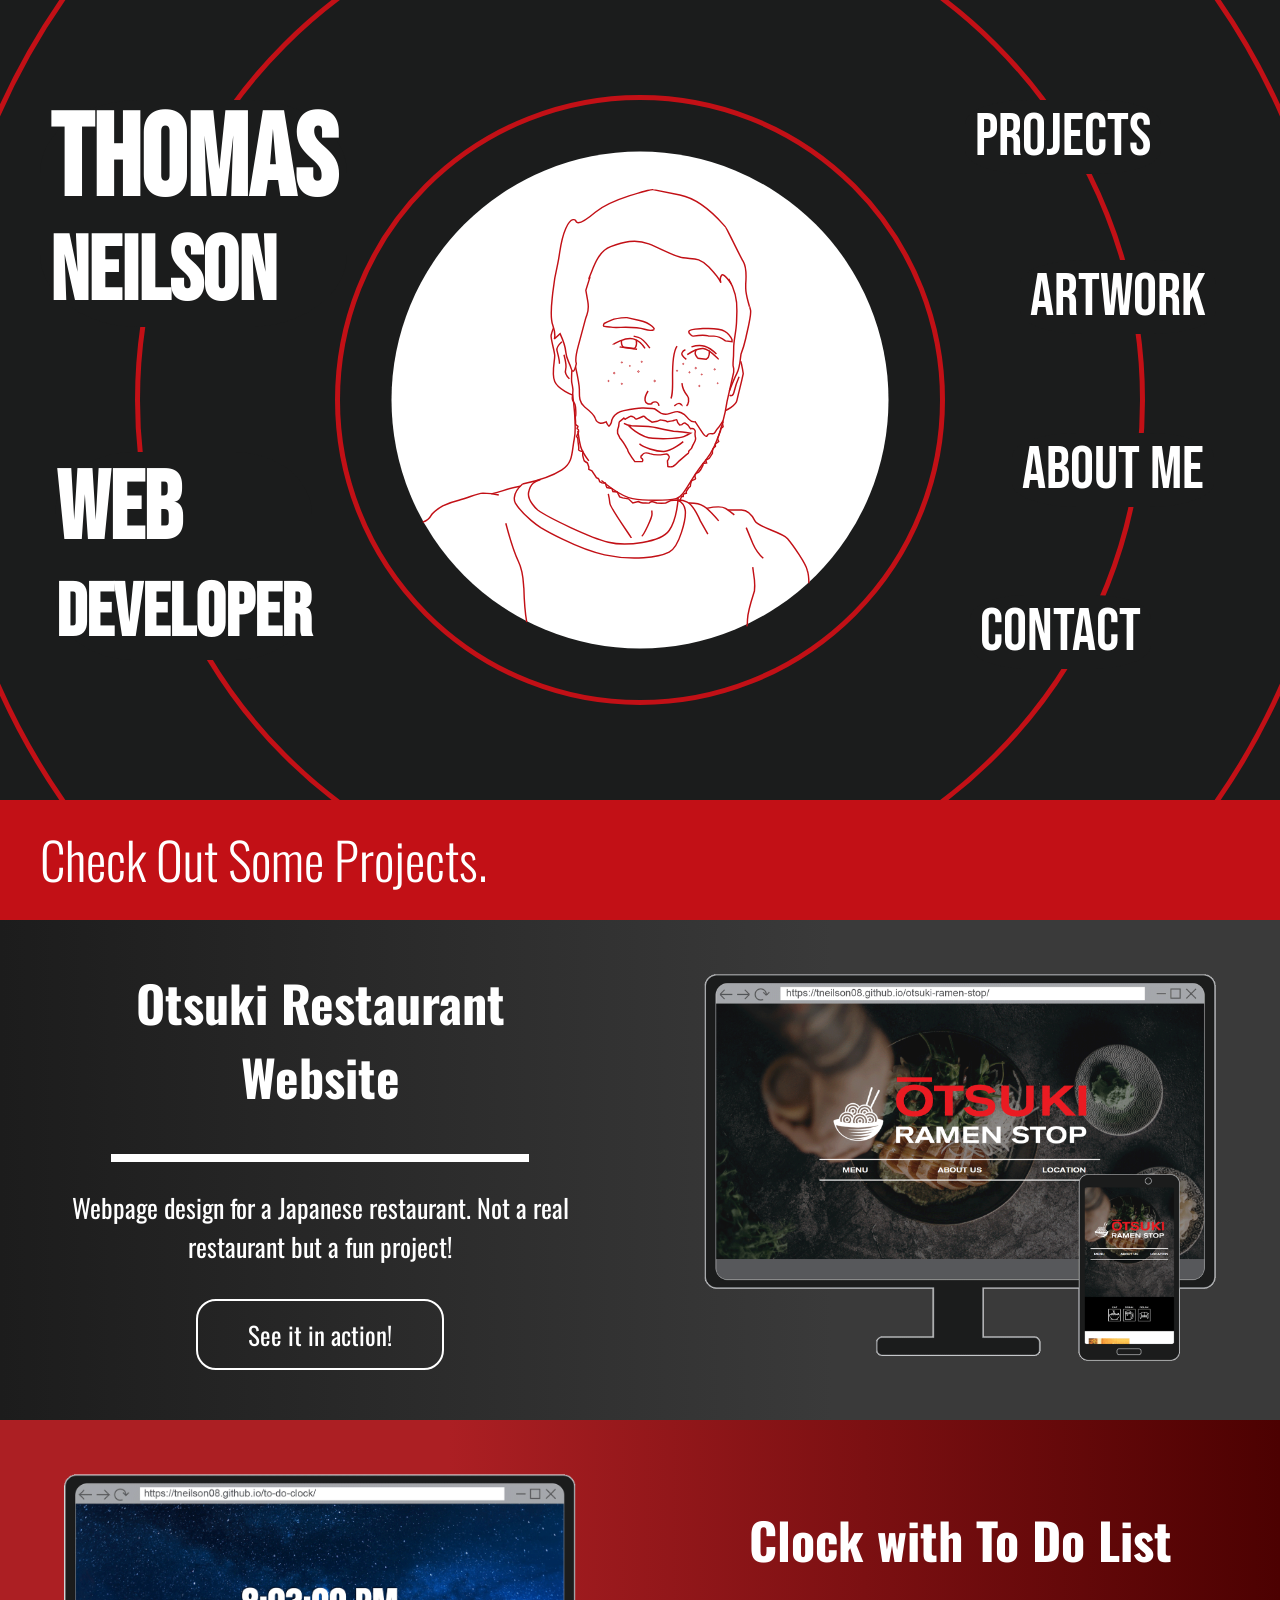
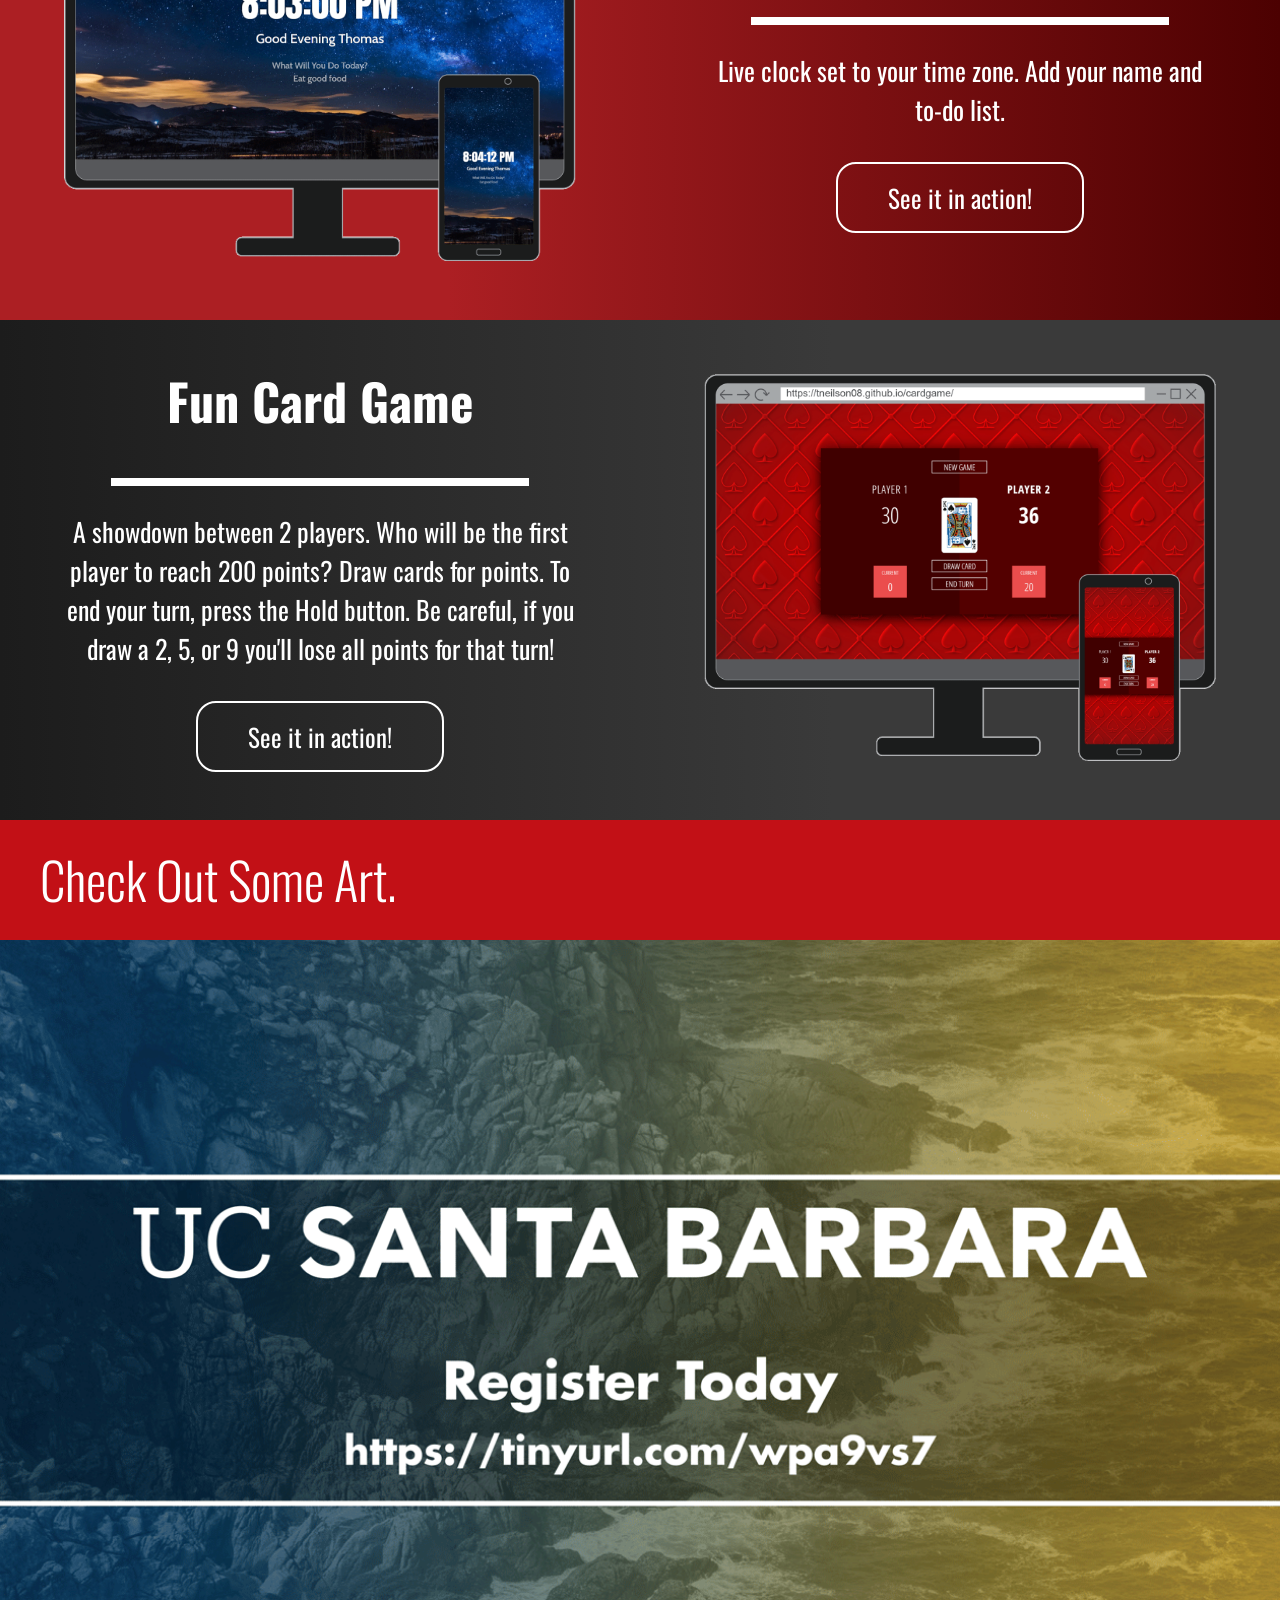
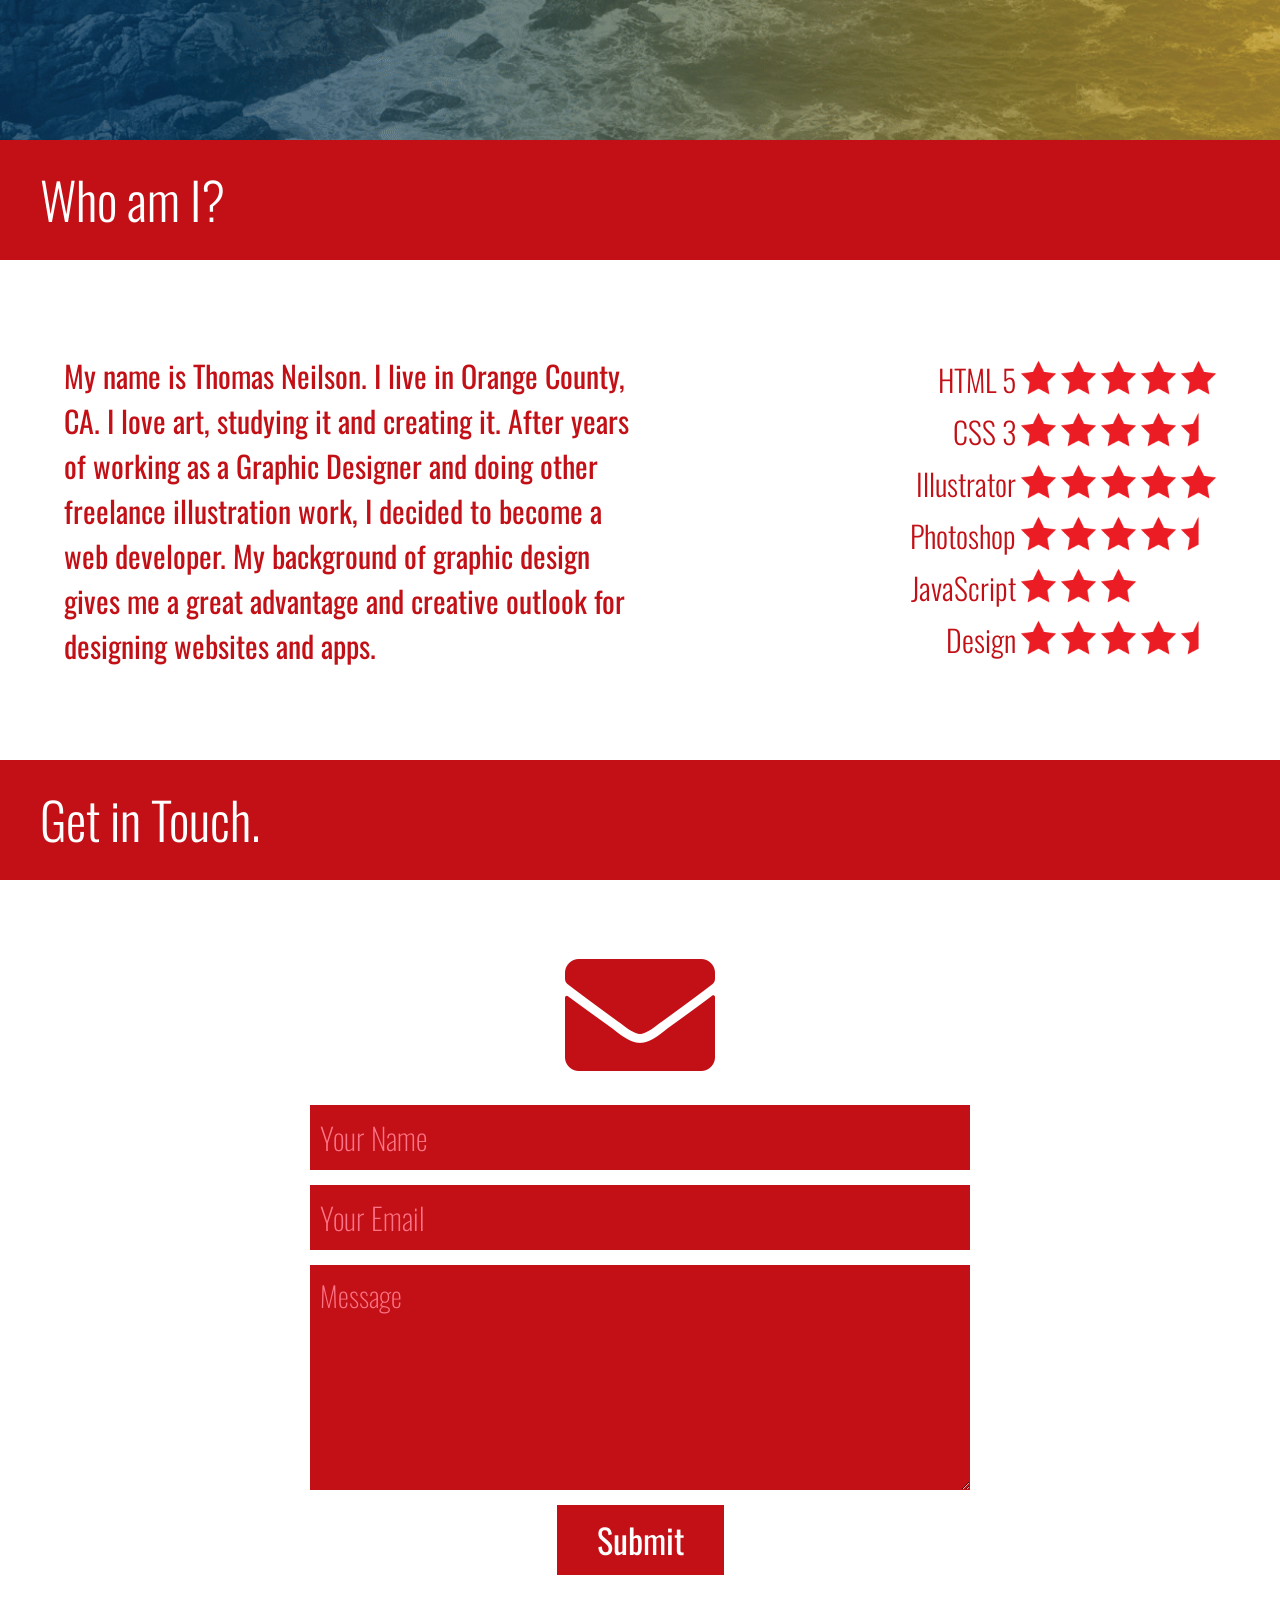
==== index.html @ 3353f7a8 "Update index.html" ====
<!DOCTYPE html>
<html lang="en" dir="ltr">
  <head>
    <meta charset="utf-8">
    <link rel="stylesheet" href="https://pro.fontawesome.com/releases/v5.10.0/css/all.css" integrity="sha384-AYmEC3Yw5cVb3ZcuHtOA93w35dYTsvhLPVnYs9eStHfGJvOvKxVfELGroGkvsg+p" crossorigin="anonymous"/>
    <link rel="stylesheet" href="styles.css">
    <script src="jquery-3.5.1.min.js"></script>
    <title>Thomas Neilson Web Dev</title>
    <link rel="apple-touch-icon" sizes="180x180" href="fav/apple-touch-icon.png">
    <link rel="icon" type="image/png" sizes="32x32" href="fav/favicon-32x32.png">
    <link rel="icon" type="image/png" sizes="16x16" href="fav/favicon-16x16.png">
    <link rel="manifest" href="fav/site.webmanifest">
    <meta property="og:image" content="img/thumbnail.gif">
  </head>
  <body>
    <section id="intro">
      <div class="circle4"></div>
      <div class="circle3"></div>
      <div class="circle2"></div>
      <div class="circle"></div>
      <svg id="Layer_1" data-name="Layer 1" xmlns="http://www.w3.org/2000/svg" viewBox="0 0 347.62 347.62">
        <!-- <circle class="draw" cx="173.81" cy="173.81" r="173" style="animation-duration: 7.5s; stroke-width: 3px;"/> -->
        <path class="draw" d="M152.68,235.49s12.82,11,21.66,12.6,24.53,1.33,30.27,0,9.51-13.7,20.56-26.74S240,180.69,240,180.69l4.64-20.56V157.7l-.44-2v-2s.44-4.65.44-10.39,1.77-11.05,2-18.34l.22-7.3a40.75,40.75,0,0,0-5.74-22.32" transform="translate(-5.69 -5.69)"/>
        <path class="draw" d="M238.89,186.88s7.13-3.1,8-7.08,2.61-10.6,3.5-14.58l.88-4a53.45,53.45,0,0,0-1.1-6.19l-.67-2.43" transform="translate(-5.69 -5.69)"/>
        <path class="draw" d="M242.93,98.76s-5.17-8-6.71-6-.45,5.3-.45,5.3-1.32-3.53-8.39-11-11.5-5.3-17.91-6.4-14.58-6-23.86-9.68-17.9-1.37-26.52,1.94-11.72,13.7-14.15,19.67.67-1.33-.66,2.87-2.43,7.74-2.43,7.74l1.33,7.51c1.32,7.52-.45,8.18-1.55,12.38S139,133,136.55,142s-1.33,12.16-1.33,12.16-1.77,9.28-3.54,3.53-3.31-6.41-3.75-11.49-4-12.82-4-12.82l-4,3.76s1.11-3.31-1.1-9.72-.67-15.25,0-22.32a159.62,159.62,0,0,1,3.53-20.56c1.77-8.17,1.55-15.25,5.53-24.31s7-5.42,7-5.42-.08,5.75,13.54-5.85c11.27-9.59,39.23-16,40.22-15.69L207.26,37c17.46,3.54,31.17,22.1,31.63,22.1s9.7,19.67,12.35,24.09S253,98.92,253,98.92v2.65c0,3.32,1.77,10,1.77,10l.88,3.09s-.22-1.11.67,2.21-2.44,15.25-3.32,19.89a82.44,82.44,0,0,1-3.31,11l-.23,1.77c-.22,1.76-.66,7.73-2.61,11.49s-5.2,12.21-5.2,12.21" transform="translate(-5.69 -5.69)"  style="animation-duration: 15s;"/>
        <path class="draw" d="M120.21,133.67" transform="translate(-5.69 -5.69)"/>
        <path class="draw" d="M130.42,164.81s-3.58-3.77-2.63-6.41S126.65,148,126.65,148" transform="translate(-5.69 -5.69)"/>
        <path class="draw" d="M125.18,139s-4,3.77-3.42,6,2,8.29,1.68,9.23" transform="translate(-5.69 -5.69)"/>
        <path class="draw" d="M248.38,163.3a59.08,59.08,0,0,0-3.32,9.93c-1,4.77-3.27,2.88-3.27,2.88" transform="translate(-5.69 -5.69)"/>
        <path class="draw" d="M171.31,197s7.54,8.36,17.15,9.11,19.22-.19,21.48-1.13a39.67,39.67,0,0,0,4.71-2.45s-6.59-.94-9.23-1.13l-2.64-.19s-7-1.13-11.87-2.45-14.7-1.13-17.34-1.32a14.37,14.37,0,0,1-5.27-1.69" transform="translate(-5.69 -5.69)"/>
        <path class="draw" d="M209.57,208.41s-7.87,6.73-13.45,6.86-14.6-2.92-17-5.33" transform="translate(-5.69 -5.69)"/>
        <path class="draw" d="M192.74,183.6s-.59-2.9-2.82-2.81-2.37,1.4-2.37,1.4c-1.46.28-4.16.28-4.55-2.42s2.12-6.54,2.12-6.54" transform="translate(-5.69 -5.69)"/>
        <path class="draw" d="M203.36,183.6s2.86-2.49,4.24-1.41,1,1.41,1,1.41" transform="translate(-5.69 -5.69)"/>
        <path class="draw" d="M211.83,183.6c1.12-1,2.53-4.76.56-7.12a15.37,15.37,0,0,1-3.73-8.71" transform="translate(-5.69 -5.69)"/>
        <path class="draw" d="M200.94,178.42s1.38-1.41,1.21-13.61.69-19.27,3.1-22.72" transform="translate(-5.69 -5.69)"/>
        <path class="draw" d="M212.36,148s6.52-4.62,11.06-4.33,10.07,7.23,10.78,7.51" transform="translate(-5.69 -5.69)"/>
        <path class="draw" d="M218.57,144.7s-1.45,2.41,0,4.25.88,1.56.88,1.56l6,.71a4,4,0,0,0,2.12-3.18c.37-2.44-.09-2.75-.09-2.75" transform="translate(-5.69 -5.69)"/>
        <path class="draw" d="M183,143.69c-.27-.44-3.25-5.42-8.21-6.69-5.37-1.38-14.23,3.7-14.1,4" transform="translate(-5.69 -5.69)"/>
        <path class="draw" d="M166.61,138.08c-.23,2.27.5,4.54,1.67,4.75s7.1.86,7.1.86,2.36-.45,1.56-5.94" transform="translate(-5.69 -5.69)"/>
        <path class="draw" d="M177.46,144.23s-11.22-1.34-12.14-1.68" transform="translate(-5.69 -5.69)"/>
        <path class="draw" d="M186.35,143.39s-4.71-6.55-8-7.42l-3.28-.88" transform="translate(-5.69 -5.69)"/>
        <path class="draw" d="M215.27,142.55s5.26-1.64,9.18-.46,8.18,5.37,8.18,5.37" transform="translate(-5.69 -5.69)"/>
        <path class="draw" d="M216.51,135.09c-.55.1-3.16-1.71-3.14-3s3.14-2,8-2.18,12.62-.93,16.82,1.72a12.64,12.64,0,0,1,5.3,6V139l-4.57-.63s-4.16-3.11-8-3.27l-3.89-.15S223.83,133.85,216.51,135.09Z" transform="translate(-5.69 -5.69)"/>
        <path class="draw" d="M189.5,130.35s-1.43-4.06-10.23-6.1l-8.8-2h-.68s-7.11.34-10.15,1.7-5.08,2.37-5.08,2.37-1,1.86,0,2,4.06.34,4.74.5.85.34,6.94.17,12.69.17,16.41,1.36S187.71,131.53,189.5,130.35Z" transform="translate(-5.69 -5.69)"/>
        <path class="draw" d="M211.7,151.22s-3.86-2.93-3-4.6a4,4,0,0,1,2.36-2.06" transform="translate(-5.69 -5.69)"/>
        <path class="draw" d="M143.91,221.8s-4.7-6.22-5.68-10S136.28,201,136.28,201" transform="translate(-5.69 -5.69)"/>
        <path class="draw" d="M97.83,237.92c7.34-1.51,19.21-4.53,27.35-9.8s6.75-12.44,8.64-21.67-1.14-30.34-1.14-30.34-10.06-3.77-12.47-9.42.15-14.7,0-18.09-2.95-11.68-2.49-14.13a26.27,26.27,0,0,1,1.72-5.18" transform="translate(-5.69 -5.69)"/>
        <path class="draw" d="M206,247.53s-.56,14.53-6.24,22.69S170,281.5,157.54,278.39,116.36,261.73,108.39,256c0,0-7.56-6.53-6.32-12.37,1.34-6.3,4.31-7.54,8.21-8.87" transform="translate(-5.69 -5.69)"/>
        <path class="draw" d="M97.83,237.92" transform="translate(-5.69 -5.69)"/>
        <path class="draw" d="M226.67,272.75l-5.22-9.2s-4.55-11-9.09-13.07-6.35-1.31-6.35-1.31a9.64,9.64,0,0,1,5,7.46c.46,5.25-3.85,24.95-11.25,28.61s-25,6.18-44.86,1.93-44.4-18.93-44.4-18.93-12.05-7.89-17.65-17c0,0-3.56-5.91,5-13.34" transform="translate(-5.69 -5.69)"/>
        <path class="draw" d="M213.37,251.09s6.72-.16,10.58,2.34,10.25,10.12,10.25,10.12" transform="translate(-5.69 -5.69)"/>
        <path class="draw" d="M225.78,254.82s9.87-2,13.11,0a61.78,61.78,0,0,1,6.19,4.52" transform="translate(-5.69 -5.69)"/>
        <path class="draw" d="M240.7,256s5.51-.14,9.38,0,7,2.88,9.31,7.53,18.86,7.83,22.72,12.38,12.95,17.64,13.64,21.88c0,0,1.13,2.86,1.16,9.17" transform="translate(-5.69 -5.69)"/>
        <path class="draw" d="M265.19,289.56a30,30,0,0,1-7.11-10c-2.6-6.12-4.73-11.33-4.73-11.33" transform="translate(-5.69 -5.69)"/>
        <path class="draw" d="M237.3,193.89a53.64,53.64,0,0,1-3.1,4.62,15.85,15.85,0,0,0-2.56,3.51c-.67,1.34-.84.84-3.23.84s-1.63,1.34-2.63,1.84-2.35-1.5-3.69-3.67-4.17-6.38-4.17-6.38a5.08,5.08,0,0,1-4.55-1.84,41.14,41.14,0,0,0-3.25-3.35,10.65,10.65,0,0,0-4.11-1.84c-1.34-.34-3.85.67-6.24,1.34a8.14,8.14,0,0,1-5.43-.17c-1.12-.5-3.9-2.85-4.84-3.18s-5.59-.34-7.6-.5-5.19,0-13.6,1.77-8.68,8.11-8.68,8.11-1.17,3.18-2,2.51a9,9,0,0,1-1.67-2.85s-2.68,1.18-3.86,1.06a4.83,4.83,0,0,1-3.68-3.4c-.5-2-3.18-4.69-7.37-7.95s-3.68-8.3-3.68-12.08-2.67-15.86-2.67-15.86" transform="translate(-5.69 -5.69)"/>
        <path class="draw" d="M213.37,216.23c-.6.42-6.56,5.57-6.56,5.57s-3,3.36-4.54,3.93a6.09,6.09,0,0,1-3.4,0l-.29-3.93s1.53-2.45,1.19-3-.62-1.7-1.9-1.7-3.12.56-5.81.56a17.85,17.85,0,0,1-5.71-.85,7.06,7.06,0,0,0-2.94-.56c-1.42,0-2.7,1.84-2.7,1.84a1.13,1.13,0,0,0,0,2,1.5,1.5,0,0,1,.36,2.27l-5.15,0a68.19,68.19,0,0,1-4.12-6.15,8.37,8.37,0,0,1-1-2.41,12.46,12.46,0,0,1-1.42-2.4,36.86,36.86,0,0,0-3-4.41,7,7,0,0,1-1.1-1.56c-.21-.57-1.34-2.7-1.34-2.7s-.28-2.69.43-4,.26-3.83.91-4.25,3-2.41,3-2.41.64,1,1.07.71,3.83-2,3.83-2a6.07,6.07,0,0,1,1.88.57c1.38.57.68,1.84,2.38,1.27s4.39-1.84,4.39-1.84.38-.42,1.11.57,4.89,3.54,4.89,3.54l3.62-.56,2.15-1,3.55.57,1.27.71s3-.43,3.69-.57,3.12-1.42,3.12-.28,1.84,3.12,1.84,3.12l1.57-.28s1.46-1.47,2.36-.95,2.11,1.09,2.35,1.94a5.57,5.57,0,0,0,1.28,1.84,8.75,8.75,0,0,1,1.94,0c.43.14,1.53,1.28,1.33,2.13a8.4,8.4,0,0,0,0,3.16c.2,1.24.6,1.52,0,2.94a16.94,16.94,0,0,1-1.18,2.41c-.29.42-1.47,3.12-1.47,3.12l-1.9,2Z" transform="translate(-5.69 -5.69)" />
        <path class="draw" d="M132.13,158.83s-.42,7.67,0,8.94a34.7,34.7,0,0,1,.76,4.51l-.21,3.83s-.78,2.87.57,4.49a7,7,0,0,1,1.43,3.76s.45,5.49,0,6.39.25,3.64,0,5,2.25,1.73,1.6,2.58-.89,1,0,1.37.48,2.91,0,3.42a5.26,5.26,0,0,0-.83,1.7,3.59,3.59,0,0,1,.83,1.57,38.67,38.67,0,0,0,.52,5.07,6.38,6.38,0,0,1,0,2.61c-.15.85,2.89,1.24,2.89,1.24v2.86s.89,3.41,1.06,3.67a18.94,18.94,0,0,0,2.23,1.46l.93,2.72v1.73l2.14,1,2.57,3.77s.34,1.19,1.37,1.36,1.46,2.4,1.46,2.4,2.29,1.33,2.66,1,1.44-.78,1.57.64a5.61,5.61,0,0,0,.81,2.44l3.52.73.64,2,3,.34,1.7,3.42,2.11.67,4,.7,3.05,2.85,3.76-1a9.1,9.1,0,0,0,3.25,1c1-.12,4.29.47,4.54,0s1.86-1,1.86-1l3.24,1,3.25.18,3-.18,3.71-1.76,2-.15,2.15-.13s1.85,1.5,2.19,0a8.32,8.32,0,0,1,1.22-2.69s1.31.7.91-.52,2.13-1.54,2.13-1.54a2.27,2.27,0,0,1,0-1.19,24.83,24.83,0,0,1,1.67-2.57s1.48-1,1.28-1.54a1.8,1.8,0,0,1,0-1.07l.62-2.18,1.41-.68s2-.24,1.24-1.54.34-2.92.34-2.92l2-1,1.37-1.54,1.64-3.08v-1.31l2.5-.4-.61-1.91,1.5-.82,1-.52,2.17-3.42v-1.32a8.31,8.31,0,0,1,.49-1.94,6.54,6.54,0,0,1,1.56-1.49v-1.79l2.3-1.68-.78-2,.78-2.13,1.23-3.19.4-1.82L237.3,198l-.47-2.24.47-1" transform="translate(-5.69 -5.69)"/>
        <path class="draw" d="M173.43,275.36c0-.57-14.55-20.68-14.88-24.1a49.21,49.21,0,0,0-1.09-6.49" transform="translate(-5.69 -5.69)"/>
        <path class="draw" d="M180.71,274.16c1.2-.47,7.28-12.86,7.14-15.37l-.14-2.51" transform="translate(-5.69 -5.69)"/>
        <circle class="draw" cx="175.02" cy="147.25" r="0.42" style="stroke-width: .5px;"/>
        <circle class="draw" cx="166.77" cy="150.13" r="0.33" style="stroke-width: .5px;"/>
        <circle class="draw" cx="161.18" cy="147.68" r="0.42" style="stroke-width: .5px;"/>
        <circle class="draw" cx="203.86" cy="148.72" r="0.41" style="stroke-width: .5px;"/>
        <circle class="draw" cx="208.18" cy="154.56" r="0.41" style="stroke-width: .5px;"/>
        <circle class="draw" cx="199.56" cy="153.48" r="0.41" style="stroke-width: .5px;"/>
        <circle class="draw" cx="212.57" cy="151.63" r="0.5" style="stroke-width: .5px;"/>
        <circle class="draw" cx="172.72" cy="154.02" r="0.54" style="stroke-width: .5px;"/>
        <circle class="draw" cx="155.87" cy="155.1" r="0.51" style="stroke-width: .5px;"/>
        <circle class="draw" cx="216.74" cy="156.04" r="0.37" style="stroke-width: .5px;"/>
        <circle class="draw" cx="225.74" cy="152.51" r="0.45" style="stroke-width: .5px;"/>
        <circle class="draw" cx="227.83" cy="162.14" r="0.33" style="stroke-width: .5px;"/>
        <circle class="draw" cx="215.06" cy="164.06" r="0.44" style="stroke-width: .5px;"/>
        <circle class="draw" cx="161.18" cy="162.57" r="0.42" style="stroke-width: .5px;"/>
        <circle class="draw" cx="184.02" cy="160.59" r="0.54" style="stroke-width: .5px;"/>
        <circle class="draw" cx="151.92" cy="160.59" r="0.42" style="stroke-width: .5px;"/>
        <path class="draw" d="M96.24,239.42a106.15,106.15,0,0,0-11.9,3.05,63.34,63.34,0,0,1-8.21,2.3" transform="translate(-5.69 -5.69)"/>
        <path class="draw" d="M86.19,265.22s4.94,18.6,8.8,26.55,3.34,17,3.77,18.55c0,0,.39,14.52,2,23.63" transform="translate(-5.69 -5.69)"/>
        <path class="draw" d="M81.33,245.57a54.67,54.67,0,0,0-11-1.31c-4.5.16-10,3.28-16.76,4.91a51.34,51.34,0,0,0-11.21,4s-6.83,4-8.28,6.9-5.66,4.34-5.66,4.34" transform="translate(-5.69 -5.69)"/>
        <path class="draw" d="M257.88,295.74s.74,5.65,1.19,8.92a39.14,39.14,0,0,1,0,7.66c-1,3.2-4.64,13.81-4.84,19.82s-.37,3.95-.37,3.95" transform="translate(-5.69 -5.69)"/>
      </svg>
      <div class="namebox">
        <h1 class="myname">Thomas<br><span>Neilson</span></h1>
      </div>
      <div class="titlebox">
        <h1 class="mytitle"><span>Web</span><br>Developer</h1>
      </div>
      <div class="projectbox">
        <a href="#projects-header" class="projects">Projects</a>
      </div>
      <div class="artworkbox">
        <a href="#artwork-header" class="artwork">Artwork</a>
      </div>
      <div class="aboutbox">
        <a href="#aboutme-header" class="aboutme">About Me</a>
      </div>
      <div class="contactbox">
        <a href="#contact-header" class="contact">Contact</a>
      </div>

    </section>
    <section id="projects-header" class="navi">
      <h1>Check Out Some Projects.</h1>
    </section>
    <section class="all-projects">
      <!-- <div class="p1">
        <div class="p1-image">
          <img src="img/project1.png" alt="project 1" style="width: 100%;">
        </div>
        <div class="p1-info">
          <div class="project-info">
            <h2>Medical Landing Page</h2>
            <hr>
            <p>Keep track of your sleep, heart rate, BMI,
              and others with this beautiful app.</p>
              <br>
              <a href="https://tneilson08.github.io/health-tracker/" target="_blank">See it in action!</a>
            </div>
        </div>
      </div> -->
      <div class="p2">
        <div class="p2-image">
          <img src="img/project2.gif" alt="project 2" style="width: 100%;">
        </div>
        <div class="p2-info">
          <div class="project-info">
            <h2>Otsuki Restaurant Website</h2>
            <hr>
            <p>Webpage design for a Japanese restaurant. Not a real restaurant but a fun project!</p>
              <br>
              <a href="https://tneilson08.github.io/otsuki-ramen-stop/" target="_blank">See it in action!</a>
            </div>
        </div>
      </div>
      <div class="p3">
        <div class="p3-image">
          <img src="img/project3.gif" alt="project 3" style="width: 100%;">
        </div>
        <div class="p3-info">
          <div class="project-info">
            <h2>Clock with To Do List</h2>
            <hr>
            <p>Live clock set to your time zone.
              Add your name and to-do list.</p>
              <br>
              <a href="https://tneilson08.github.io/to-do-clock/" target="_blank">See it in action!</a>
            </div>
        </div>
      </div>
      <div class="p4">
        <div class="p4-image">
          <img src="img/project4.gif" alt="project 4" style="width: 100%;">
        </div>
        <div class="p4-info">
          <div class="project-info">
            <h2>Fun Card Game</h2>
            <hr>
            <p>A showdown between 2 players.
              Who will be the first player to reach 200 points? Draw cards for points. To end your turn, press the Hold button. Be careful, if you draw a 2, 5, or 9 you'll lose all points for that turn!</p>
              <br>
              <a href="https://tneilson08.github.io/cardgame/" target="_blank">See it in action!</a>
            </div>
        </div>
      </div>
    </section>

    <section id="artwork-header" class="navi">
      <h1>Check Out Some Art.</h1>
    </section>

    <section id="all-artwork">
      <img src="img/UCSB-Postcard-60.gif" alt="UCSB postcard" class="slideshow-img">
      <img src="img/GM-neon.gif" alt="GM Neon logo" class="slideshow-img">
      <img src="img/no-down-snow_Option 1.jpg" alt="No Downhill Snowballs Poster" class="slideshow-img">
      <img src="img/jim-draw.gif" alt="Jim Careycature" class="slideshow-img">
    </section>

    <section id="aboutme-header" class="navi">
      <h1>Who am I?</h1>
    </section>

    <section id="aboutme">
      <div class="text-content">
        <div class="about-text">
          <p>My name is Thomas Neilson. I live in Orange County, CA. I love art, studying it and creating it. After years of working as a Graphic Designer and doing other freelance illustration work, I decided to become a web developer. My background of graphic design gives me a great advantage and creative outlook for designing websites and apps. </p>
        </div>
        <div class="skills">
          <!-- <span><p>Skills</p></span> -->
          <div class="skill-list-container">
            <div class="skill-words">
              <p>HTML 5</p>
              <p>CSS 3</p>
              <p>Illustrator</p>
              <p>Photoshop</p>
              <p>JavaScript</p>
              <p>Design</p>
            </div>
            <div class="skill-stars" style="padding-top: 4px;">
              <img src="img/star.png"><img src="img/star.png"><img src="img/star.png"><img src="img/star.png"><img src="img/star.png">
              <br>
              <img src="img/star.png"><img src="img/star.png"><img src="img/star.png"><img src="img/star.png"><img src="img/half-star.png">
              <br>
              <img src="img/star.png"><img src="img/star.png"><img src="img/star.png"><img src="img/star.png"><img src="img/star.png">
              <br>
              <img src="img/star.png"><img src="img/star.png"><img src="img/star.png"><img src="img/star.png"><img src="img/half-star.png">
              <br>
              <img src="img/star.png"><img src="img/star.png"><img src="img/star.png"><img src="img/no-star.png"><img src="img/no-star.png">
              <br>
              <img src="img/star.png"><img src="img/star.png"><img src="img/star.png"><img src="img/star.png"><img src="img/half-star.png">
            </div>
          </div>
        </div>
      </div>
    </section>

    <section id="contact-header" class="navi">
      <h1>Get in Touch.</h1>
    </section>

    <section id="contact">
      <div class="container" style="text-align:center;">
      <div class="row justify-content-center">
        <div class="col-lg-6 col-md-7">
          <span class="fas fa-envelope" style="color:#c21016; font-size: 150px; padding-top: 60px;"></span>
          <form action="https://formspree.io/tneilsonwebdev@gmail.com" method="POST">
            <div class="form-group">
              <input type="text" placeholder="Your Name" name="name" class="form-control formbox" style="color: white;" required>
            </div>
            <div class="form-group">
              <input type="email" placeholder="Your Email" name="_replyto" class="form-control formbox" style="color: white;" required>
            </div>
            <div class="form-group">
              <textarea rows="5" name="message" placeholder="Message" class="form-control formbox" style="color: white;" required></textarea>
            </div>
            <button type="submit" name="submit" class="btn btn-lg btn-primary">Submit</button>
          </form>
        </div>
      </div>
    </div>
    </section>
    <script src="main.js"></script>
  </body>
</html>
---- styles.css ----
@import url('https://fonts.googleapis.com/css2?family=Archivo+Narrow:ital,wght@0,400;0,500;0,600;0,700;1,400;1,500;1,600;1,700&display=swap');
@import url('https://fonts.googleapis.com/css2?family=Bebas+Neue&display=swap');
@import url('https://fonts.googleapis.com/css2?family=Oswald:wght@200;300;400;500;600;700&display=swap');

body {
  margin: 0;
  padding: 0;
  box-sizing: border-box;
}

html {
  scroll-behavior: smooth;
}

#intro {
  background: #1b1c1c;
  height: 800px;
  width: 100%;
  position: relative;
  font-family: 'Bebas Neue', sans-serif;
  font-weight: 400;
  color: #fff;
  overflow: hidden;
}

hr {
  border: 4px solid white;
  width: 80%;
}

/*------------------------- PROJECTS SECTION!! --------------------------*/

.all-projects {
  display: flex;
  flex-wrap: wrap;
  height: 1500px;
  width: 100%;
  position: relative;
  font-family: 'Oswald', sans-serif;
  color: #000;
  justify-content: center;
}

.p1 {
  height: 500px;
  /* background: #ac1f23; */
  background: linear-gradient(90deg, #ac1f23 35%, #4c0101);
  width: 100%;
  display: flex;
  justify-content: space-around;
}

.p1-image, .p1-info {
  width: 40%;
  max-width: 570px;
  align-items: center;
  align-self: center;
}

.p1-info {
  color: white;
  text-align: center;
  padding-bottom: 5%;
}

.p1-info h2 {
  font-size: 50px;
}

.p1-info p {
  font-size: 26px;
}

.p2 {
  height: 500px;
  /* background: #ac1f23; */
  background: linear-gradient(-90deg, #3a3a3a 35%, #1c1c1c);
  width: 100%;
  display: flex;
  flex-direction: row-reverse;
  justify-content: space-around;
}

.p2-image, .p2-info {
  width: 40%;
  max-width: 570px;
  align-items: center;
  align-self: center;
}

.p2-info {
  color: white;
  text-align: center;
  padding-bottom: 5%;
}

.p2-info h2 {
  font-size: 50px;
}

.p2-info p {
  font-size: 26px;
}

.p3 {
  height: 500px;
  /* background: #ac1f23; */
  background: linear-gradient(90deg, #ac1f23 35%, #4c0101);
  width: 100%;
  display: flex;
  justify-content: space-around;
}

.p3-image, .p3-info {
  width: 40%;
  max-width: 570px;
  align-items: center;
  align-self: center;
}

.p3-info {
  color: white;
  text-align: center;
  padding-bottom: 5%;
}

.p3-info h2 {
  font-size: 50px;
}

.p3-info p {
  font-size: 26px;
}

.p4 {
  height: 500px;
  /* background: #ac1f23; */
  background: linear-gradient(-90deg, #3a3a3a 35%, #1c1c1c);
  width: 100%;
  display: flex;
  flex-direction: row-reverse;
  justify-content: space-around;
}

.p4-image, .p4-info {
  width: 40%;
  max-width: 570px;
  align-items: center;
  align-self: center;
}

.p4-info {
  color: white;
  text-align: center;
  padding-bottom: 5%;
}

.p4-info h2 {
  font-size: 50px;
}

.p4-info p {
  font-size: 26px;
}

.p1-info a, .p3-info a {
  text-decoration: none;
  color: white;
  border: 2px solid white;
  border-radius: 20px;
  font-size: 25px;
  padding: 15px 50px;
}

.p1-info a:hover, .p3-info a:hover {
  color: #ac1f23;
  background: white;
  transition: 0.5s;
}

.p2-info a, .p4-info a {
  text-decoration: none;
  color: white;
  border: 2px solid white;
  border-radius: 20px;
  font-size: 25px;
  padding: 15px 50px;
}

.p2-info a:hover, .p4-info a:hover {
  color: #1c1c1c;
  background: white;
  transition: 0.5s;
}

/*------------------------- ARTWORK SECTION!! --------------------------*/

#all-artwork {
  height: 800px;
  width: 100%;
  position: relative;
  font-family: 'Oswald', sans-serif;
  color: #000;
  background: #333333;
}

.slideshow-img {
  position: absolute;
  top: 0;
  left: 0;
  width: 100%;
  height: 100%;
  object-fit: cover;
  opacity: 0;
  transition: opacity 1s ease-in-out;
}

/*------------------------- ABOUT ME SECTION!! --------------------------*/
/*------------------------- !!!!!!!!!!!!!!!!!! --------------------------*/


#aboutme {
  background: #fff;
  height: 500px;
  width: 100%;
  position: relative;
  font-family: 'Oswald', sans-serif;
  overflow: hidden;
  color: #c21016;
  margin: 0;
  padding: 0;
  box-sizing: border-box;
  display: flex;
  justify-content: space-between;
  align-items: center;
}

.text-content {
  display: flex;
  justify-content: center;
  align-items: center;
}

.about-text {
  width: 45%;
  font-size: 30px;
}

.skills {
  width: 45%;
  text-align: center;
  font-family: 'Oswald', sans-serif;
  font-weight: 300;
  font-size: 30px;
  line-height: 22px;
}

.skills span {
  font-size: 40px;
  text-align: center;
}

.skill-list-container {
  display: flex;
  justify-content: flex-end;
}

.skill-words {
  text-align: right;
}

.skill-stars img {
  width: 35px;
  padding-top: 17px;
  padding-left: 5px;
  justify-content: flex-start;
  text-align: left;
  align-items: left;
}

/* .about-hr {
  background-color: red;
  height: 3px;
  width: 100%;
  border: none;
  display: block;
  position: absolute;
  top: 130px;
}

.about-hr2 {
  background-color: red;
  height: 3px;
  width: 100%;
  border: none;
  display: block;
  position: absolute;
  bottom: 120px;
} */

/*------------------------- CONTACT SECTION!! --------------------------*/

#contact {
  background: #fff;
  height: 800px;
  width: 100%;
  position: relative;
  overflow: hidden;
}

#contact h1 {
  position: absolute;
  font-size: 55px;
  margin-left: 40px;
}

.formbox {
  background: #c21016;
  display: flex;
  border-style: none;
  padding: 10px;
  margin: auto;
  margin-top: 15px;
  width: 50%;
}

.formbox:focus {
  background: #ef4d59;
  outline: none;
}

.btn {
  color: white;
  border-style: none;
  background: #c21016;
}

input {
  color: white;
  font-family: 'Oswald', sans-serif;
  font-weight: 200;
  font-size: 30px;
}

textarea {
  font-family: 'Oswald', sans-serif;
  font-weight: 200;
  font-size: 28px;
}

#contact button {
  font-family: 'Oswald', sans-serif;
  font-size: 34px;
  margin-top: 15px;
  padding: 10px 40px;
  line-height: 50px;
}

#contact button:hover {
  background: #ff525f;
  transition: .5s;
}

.form-group {
  color: white;
}

::placeholder { /* Chrome, Firefox, Opera, Safari 10.1+ */
  color: #ff7587;
  opacity: 1; /* Firefox */
}

:-ms-input-placeholder { /* Internet Explorer 10-11 */
  color: #ff7587;
}

::-ms-input-placeholder { /* Microsoft Edge */
  color: #ff7587;
}

/* Change the white to any color ;) */
input:-webkit-autofill,
input:-webkit-autofill:hover,
input:-webkit-autofill:focus,
input:-webkit-autofill:active  {
    -webkit-box-shadow: 0 0 0 100px #c21016 inset !important;
    color: white;
}

.navi {
  background: #c21016;
  height: 120px;
  color: #fff;
  font-size: 34px;
}

.navi h1 {
  justify-content: center;
  display: inline-block;
  line-height: 35px;
  padding-left: 40px;
  font-family: 'Oswald', sans-serif;
  font-weight: 300;
}

/*------------------------- CIRCLE ANIMATIONS!! --------------------------*/

.circle {
  border-radius: 50%;
  background: #fff;
  width: 497px;
  height: 497px;
  position: absolute;
  top: 50%;
  left: 50%;
  transform: translate(-50%, -50%);
}

.circle2 {
  border-radius: 50%;
  background: #1b1c1c;
  border: 5px solid #c21016;
  width: 600px;
  height: 600px;
  position: absolute;
  top: 50%;
  left: 50%;
  transform: translate(-50%, -50%);
  animation: grow2 2s;
}

@keyframes grow2 {
  from {
    width: 0;
    height: 0;
  }
  to {
    width: 600px;
    height: 600px;
  }
}

.circle3 {
  border-radius: 50%;
  background: #1b1c1c;
  border: 5px solid #c21016;
  width: 1000px;
  height: 1000px;
  position: absolute;
  top: 50%;
  left: 50%;
  transform: translate(-50%, -50%);
  animation: grow3 2s;
}

@keyframes grow3 {
  from {
    width: 0;
    height: 0;
  }
  to {
    width: 1000px;
    height: 1000px;
  }
}

.circle4 {
  border-radius: 50%;
  background: #1b1c1c;
  border: 5px solid #c21016;
  width: 1400px;
  height: 1400px;
  position: absolute;
  top: 50%;
  left: 50%;
  transform: translate(-50%, -50%);
  animation: grow4 2s;
}

@keyframes grow4 {
  from {
    width: 0;
    height: 0;
  }
  to {
    width: 1400px;
    height: 1400px;
  }
}

svg {
  width: 500px;
  height: 500px;
  position: absolute;
  top: 50%;
  left: 50%;
  transform: translate(-50%, -50%);
}

svg .draw {
  stroke: #c21016;
  fill: transparent;
  stroke-dasharray: 2200;
  stroke-dashoffset: 2200;
  animation: animate 40s linear forwards;
}

@keyframes animate {
  to {
    stroke-dashoffset: 0;
  }
}

.myname {
  font-size: 115px;
  position: absolute;
  left: 50vw;
  line-height: .9;
  background: #1b1c1c;
  padding: 10px;
  border-radius: 32%;
  animation: fadein 2.5s;
}

.myname span {
  font-size: 90px;
}

.namebox {
  position: absolute;
  top: 5px;
  left: -600px;
}

.mytitle {
  font-size: 75px;
  z-index: 1;
  position: absolute;
  left: 50vw;
  background: #1b1c1c;
  padding: 1px;
  border-radius: 30%;
  animation: fadein 2.5s;
}

.mytitle span {
  font-size: 95px;
}

.titlebox {
  position: absolute;
  top: 390px;
  left: -585px;
}

.projects {
  font-size: 60px;
  position: absolute;
  left: 50vw;
  line-height: .9;
  background: #1b1c1c;
  padding: 10px;
  border-radius: 32%;
  text-decoration: none;
  color: inherit;
  animation: fadein 2.5s;
}

.projectbox {
  position: absolute;
  top: 100px;
  left: 325px;
}

.artwork {
  font-size: 60px;
  position: absolute;
  left: 50vw;
  line-height: .9;
  background: #1b1c1c;
  padding: 10px;
  border-radius: 32%;
  text-decoration: none;
  color: inherit;
  animation: fadein 2.5s;
}

.artworkbox {
  position: absolute;
  top: 260px;
  left: 380px;
}

.aboutme {
  font-size: 60px;
  position: absolute;
  left: 50vw;
  line-height: .9;
  background: #1b1c1c;
  padding: 10px;
  border-radius: 32%;
  text-decoration: none;
  color: inherit;
  animation: fadein 2.5s;
}

.aboutbox {
  position: absolute;
  top: 433px;
  left: 372px;
  width: 5000px;
}

.contact {
  font-size: 60px;
  position: absolute;
  top: 83%;
  left: 50vw;
  line-height: .9;
  background: #1b1c1c;
  padding: 10px;
  border-radius: 32%;
  text-decoration: none;
  color: inherit;
  animation: fadein 2.5s;
}

.contactbox {
  position: absolute;
  top: 595px;
  left: 330px;
}

@keyframes fadein {
  0% {
    opacity: 0;
  }
  50% {
    opacity: 0;
  }
  100% {
    opacity: 1;
  }
}

#intro a:hover {
  transition: .5s;
  transform: scale(1.2);
  color: #c21016;
  text-decoration: none;
}



/*---------------------------------------- MEDIA QUERIES --------------------------------------------*/
/*-------------------------------------------- HOME  ------------------------------------------------*/

@media (max-width: 1275px) {

  #intro {
    background: #1b1c1c;
    height: 680px;
    width: 100%;
    position: relative;
    font-family: 'Bebas Neue', sans-serif;
    font-weight: 400;
    color: #fff;
    overflow: hidden;
  }

  .myname {
    font-size: 85px;
    line-height: .9;
  }

  .myname span {
    font-size: 75px;
  }

  .namebox {
    position: absolute;
    top: 50px;
    left: -470px;
  }

  .mytitle {
    font-size: 60px;
    line-height: 1;
  }

  .mytitle span {
    font-size: 85px;
  }

  .titlebox {
    top: 370px;
    left: -460px;
  }

  .projects {
    font-size: 50px;
    line-height: .9;
  }

  .projectbox {
    top: 120px;
    left: 260px;
  }

  .artwork {
    font-size: 50px;
    line-height: .9;
  }

  .artworkbox {
    top: 250px;
    left: 305px;
  }

  .aboutme {
    font-size: 50px;
    line-height: .9;
  }

  .aboutbox {
    top: 380px;
    left: 300px;
    width: 5000px;
  }

  .contact {
    font-size: 50px;
    top: 83%;
    line-height: .9;
  }

  .contactbox {
    top: 508px;
    left: 260px;
  }

  .circle, svg {
    width: 400px;
    height: 400px;
  }

  .circle2 {
    width: 480px;
    height: 480px;
    border: 4px solid #c21016;
  }

  @keyframes grow2 {
    from {
      width: 0;
      height: 0;
    }
    to {
      width: 480px;
      height: 480px;
    }
  }

  .circle3 {
    width: 800px;
    height: 800px;
    border: 4px solid #c21016;
  }

  @keyframes grow3 {
    from {
      width: 0;
      height: 0;
    }
    to {
      width: 800px;
      height: 800px;
    }
  }

  .circle4 {
    width: 1120px;
    height: 1120px;
    border: 4px solid #c21016;
  }

  @keyframes grow4 {
    from {
      width: 0;
      height: 0;
    }
    to {
      width: 1120px;
      height: 1120px;
    }
  }
}



@media (max-width: 1000px) {

  #intro {
    height: 550px;
  }

  #intro a {
    font-size: 40px;
  }

  .myname {
    font-size: 75px;
    line-height: .9;
    border-radius: 15%;
  }

  .myname span {
    font-size: 65px;
  }

  .namebox {
    position: absolute;
    top: 1px;
    left: -415px;
  }

  .mytitle {
    font-size: 50px;
    line-height: 1;
  }

  .mytitle span {
    font-size: 65px;
  }

  .titlebox {
    top: 300px;
    left: -405px;
    border-radius: 10%;
  }

  .projects {
    line-height: .9;
  }

  .projectbox {
    top: 70px;
    left: 200px;
  }

  .artwork {
    line-height: .9;
  }

  .artworkbox {
    top: 178px;
    left: 240px;
  }

  .aboutme {
    line-height: .9;
  }

  .aboutbox {
    top: 290px;
    left: 240px;
    width: 5000px;
  }

  .contact {
    top: 83%;
    line-height: .9;
  }

  .contactbox {
    top: 400px;
    left: 215px;
  }

  .circle, svg {
    width: 350px;
    height: 350px;
  }

  .circle2 {
    width: 400px;
    height: 400px;
    border: 3px solid #c21016;
  }

  @keyframes grow2 {
    from {
      width: 0;
      height: 0;
    }
    to {
      width: 400px;
      height: 400px;
    }
  }

  .circle3 {
    width: 650px;
    height: 650px;
    border: 3px solid #c21016;
  }

  @keyframes grow3 {
    from {
      width: 0;
      height: 0;
    }
    to {
      width: 650px;
      height: 650px;
    }
  }

  .circle4 {
    width: 1000px;
    height: 1000px;
    border: 3px solid #c21016;
  }

  @keyframes grow4 {
    from {
      width: 0;
      height: 0;
    }
    to {
      width: 1000px;
      height: 1000px;
    }
  }

  .all-projects {
    display: flex;
    flex-wrap: wrap;
    height: 2430px;
    width: 100%;
    position: relative;
    font-family: 'Oswald', sans-serif;
    color: #000;
    justify-content: center;
  }

  .p2 {
    padding: 30px 0;
    height: 750px;
    background: linear-gradient(-90deg, #3a3a3a 35%, #1c1c1c);
    width: 100%;
    display: flex;
    flex-direction: column;
    justify-content: space-around;
  }

  .p2-image {
    width: 70%;
    max-width: 500px;
    align-items: center;
    align-self: center;
  }

  .p2-info {
    width: 75%;
    max-width: 100%;
  }

  .p2-info h2 {
    font-size: 40px;
  }

  .p2-info p {
    font-size: 26px;
  }

  .p3 {
    padding: 30px 0;
    height: 750px;
    background: linear-gradient(90deg, #ac1f23 35%, #4c0101);
    width: 100%;
    display: flex;
    flex-direction: column;
    justify-content: space-around;
  }

  .p3-image {
    width: 70%;
    max-width: 500px;
    align-items: center;
    align-self: center;
  }

  .p3-info {
    width: 75%;
    max-width: 100%;
  }

  .p3-info h2 {
    font-size: 40px;
  }

  .p3-info p {
    font-size: 26px;
  }

  .p4 {
    padding: 30px 0;
    height: 750px;
    background: linear-gradient(-90deg, #3a3a3a 35%, #1c1c1c);
    width: 100%;
    display: flex;
    flex-direction: column;
    justify-content: space-around;
  }

  .p4-image {
    width: 70%;
    max-width: 500px;
    align-items: center;
    align-self: center;
  }

  .p4-info {
    width: 75%;
    max-width: 100%;
  }

  .p4-info h2 {
    font-size: 40px;
  }

  .p4-info p {
    font-size: 26px;
  }

  .p1-info a, .p3-info a {
    text-decoration: none;
    color: white;
    border: 2px solid white;
    border-radius: 15px;
    font-size: 30px;
    padding: 10px 70px;
  }

  .p2-info a, .p4-info a {
    text-decoration: none;
    color: white;
    border: 2px solid white;
    border-radius: 15px;
    font-size: 30px;
    padding: 10px 70px;
  }

  #all-artwork {
    height: 600px;
    width: 100%;
    position: relative;
    font-family: 'Oswald', sans-serif;
    color: #000;
    background: #333333;
  }

  .slideshow-img {
    position: absolute;
    top: 0;
    left: 0;
    width: 100%;
    height: 100%;
    object-fit: cover;
    opacity: 0;
    transition: opacity 1s ease-in-out;
  }

  #aboutme {
    background: #fff;
    width: 100%;
    position: relative;
    font-family: 'Oswald', sans-serif;
    overflow: hidden;
    color: #c21016;
    margin: 0;
    padding: 0;
    box-sizing: border-box;
    display: flex;
    justify-content: space-between;
    align-items: center;
  }

  .text-content {
    display: flex;
    justify-content: center;
    align-items: center;
  }

  .about-text {
    width: 45%;
    font-size: 25px;
  }

  .skills {
    width: 45%;
    text-align: center;
    font-family: 'Oswald', sans-serif;
    font-weight: 300;
    font-size: 25px;
    line-height: 22px;
  }

  .skills span {
    font-size: 35px;
    text-align: center;
  }

  .skill-list-container {
    display: flex;
    justify-content: flex-end;
  }

  .skill-words {
    text-align: right;
  }

  .skill-stars img {
    width: 30px;
    padding-top: 17px;
    padding-left: 5px;
    justify-content: flex-start;
    text-align: left;
    align-items: left;
  }

  .formbox {
    background: #c21016;
    display: flex;
    border-style: none;
    padding: 10px;
    margin: auto;
    margin-top: 15px;
    width: 60%;
  }
}


@media (max-width: 800px) {

  #intro {
    height: 430px;
  }

  #intro a {
    font-size: 25px;
  }

  .myname {
    font-size: 40px;
    line-height: .9;
    border-radius: 15%;
  }

  .myname span {
    font-size: 33px;
  }

  .namebox {
    position: absolute;
    top: 45px;
    left: -272px;
  }

  .mytitle {
    font-size: 30px;
    line-height: 1;
  }

  .mytitle span {
    font-size: 40px;
  }

  .titlebox {
    top: 250px;
    left: -262px;
    border-radius: 10%;
  }

  .projects {
    line-height: .9;
  }

  .projectbox {
    top: 80px;
    left: 140px;
  }

  .artwork {
    line-height: .9;
  }

  .artworkbox {
    top: 160px;
    left: 165px;
  }

  .aboutme {
    line-height: .9;
  }

  .aboutbox {
    top: 240px;
    left: 160px;
    width: 5000px;
  }

  .contact {
    top: 83%;
    line-height: .9;
  }

  .contactbox {
    top: 320px;
    left: 130px;
  }

  .circle, svg {
    width: 250px;
    height: 250px;
  }

  .circle2 {
    width: 280px;
    height: 280px;
    border: 2px solid #c21016;
  }

  @keyframes grow2 {
    from {
      width: 0;
      height: 0;
    }
    to {
      width: 280px;
      height: 280px;
    }
  }

  .circle3 {
    width: 450px;
    height: 450px;
    border: 2px solid #c21016;
  }

  @keyframes grow3 {
    from {
      width: 0;
      height: 0;
    }
    to {
      width: 450px;
      height: 450px;
    }
  }

  .circle4 {
    width: 700px;
    height: 700px;
    border: 2px solid #c21016;
  }

  @keyframes grow4 {
    from {
      width: 0;
      height: 0;
    }
    to {
      width: 700px;
      height: 700px;
    }
  }

  .navi {
    background: #c21016;
    height: 120px;
    color: #fff;
    font-size: 25px;
  }

  .navi h1 {
    justify-content: center;
    display: inline-block;
    line-height: 60px;
    padding-left: 40px;
    font-family: 'Oswald', sans-serif;
    font-weight: 300;
  }

  .formbox {
    background: #c21016;
    display: flex;
    border-style: none;
    padding: 10px;
    margin: auto;
    margin-top: 15px;
    width: 60%;
  }

  #contact {
    background: #fff;
    height: 700px;
    width: 100%;
    position: relative;
    overflow: hidden;
  }

  #contact h1 {
    position: absolute;
    font-size: 55px;
    margin-left: 40px;
  }

  .formbox {
    background: #c21016;
    display: flex;
    border-style: none;
    padding: 10px;
    margin: auto;
    margin-top: 15px;
    width: 70%;
  }

  input {
    color: white;
    font-family: 'Oswald', sans-serif;
    font-weight: 200;
    font-size: 24px;
  }

  textarea {
    font-family: 'Oswald', sans-serif;
    font-weight: 200;
    font-size: 22px;
  }

  #contact button {
    font-family: 'Oswald', sans-serif;
    font-size: 28px;
    margin-top: 15px;
    padding: 8px 35px;
    line-height: 50px;
  }

  #all-artwork {
    height: 550px;
    width: 100%;
    position: relative;
    font-family: 'Oswald', sans-serif;
    color: #000;
    background: #333333;
  }
}

@media (max-width: 680px) {

  .all-projects {
    display: flex;
    flex-wrap: wrap;
    height: 1980px;
    width: 100%;
    position: relative;
    font-family: 'Oswald', sans-serif;
    color: #000;
    justify-content: center;
  }

  .p2 {
    padding: 30px 0;
    height: 600px;
    background: linear-gradient(-90deg, #3a3a3a 35%, #1c1c1c);
    width: 100%;
    display: flex;
    flex-direction: column;
    justify-content: space-around;
  }

  .p2-image, .p2-info {
    width: 70%;
    max-width: 400px;
    align-items: center;
    align-self: center;
  }

  .p2-info h2 {
    font-size: 30px;
  }

  .p2-info p {
    font-size: 22px;
  }

  .p3 {
    padding: 30px 0;
    height: 600px;
    background: linear-gradient(90deg, #ac1f23 35%, #4c0101);
    width: 100%;
    display: flex;
    flex-direction: column;
    justify-content: space-around;
  }

  .p3-image, .p3-info {
    width: 70%;
    max-width: 400px;
    align-items: center;
    align-self: center;
  }

  .p3-info h2 {
    font-size: 30px;
  }

  .p3-info p {
    font-size: 22px;
  }

  .p4 {
    padding: 30px 0;
    height: 600px;
    background: linear-gradient(-90deg, #3a3a3a 35%, #1c1c1c);
    width: 100%;
    display: flex;
    flex-direction: column;
    justify-content: space-around;
  }

  .p4-image, .p4-info {
    width: 70%;
    max-width: 400px;
    align-items: center;
    align-self: center;
  }

  .p4-info h2 {
    font-size: 30px;
  }

  .p4-info p {
    font-size: 22px;
  }

  .p1-info a, .p3-info a {
    text-decoration: none;
    color: white;
    border: 2px solid white;
    border-radius: 15px;
    font-size: 20px;
    padding: 10px 40px;
  }

  .p2-info a, .p4-info a {
    text-decoration: none;
    color: white;
    border: 2px solid white;
    border-radius: 15px;
    font-size: 20px;
    padding: 10px 40px;
  }

  #all-artwork {
    height: 500px;
    width: 100%;
    position: relative;
    font-family: 'Oswald', sans-serif;
    color: #000;
    background: #333333;
  }

  #aboutme {
    background: #fff;
    height: 450px;
    width: 100%;
    position: relative;
    font-family: 'Oswald', sans-serif;
    overflow: hidden;
    color: #c21016;
    margin: 0;
    padding: 0;
    box-sizing: border-box;
    display: flex;
    justify-content: space-between;
    align-items: center;
  }

  .text-content {
    display: flex;
    justify-content: center;
    align-items: center;
  }

  .about-text {
    width: 48%;
    font-size: 20px;
  }

  .skills {
    width: 48%;
    text-align: center;
    font-family: 'Oswald', sans-serif;
    font-weight: 300;
    font-size: 20px;
    line-height: 22px;
  }

  .skills span {
    font-size: 35px;
    text-align: center;
  }

  .skill-list-container {
    display: flex;
    justify-content: flex-end;
  }

  .skill-words {
    text-align: right;
  }

  .skill-stars img {
    width: 22.7px;
    padding-top: 17px;
    padding-left: 5px;
    justify-content: flex-start;
    text-align: left;
    align-items: left;
  }


  #contact {
    background: #fff;
    height: 700px;
    width: 100%;
    position: relative;
    overflow: hidden;
  }

  #contact h1 {
    position: absolute;
    font-size: 55px;
    margin-left: 40px;
  }

  .formbox {
    background: #c21016;
    display: flex;
    border-style: none;
    padding: 10px;
    margin: auto;
    margin-top: 15px;
    width: 70%;
  }

  input {
    color: white;
    font-family: 'Oswald', sans-serif;
    font-weight: 200;
    font-size: 24px;
  }

  textarea {
    font-family: 'Oswald', sans-serif;
    font-weight: 200;
    font-size: 22px;
  }

  #contact button {
    font-family: 'Oswald', sans-serif;
    font-size: 28px;
    margin-top: 15px;
    padding: 8px 35px;
    line-height: 50px;
  }
}



/* END */
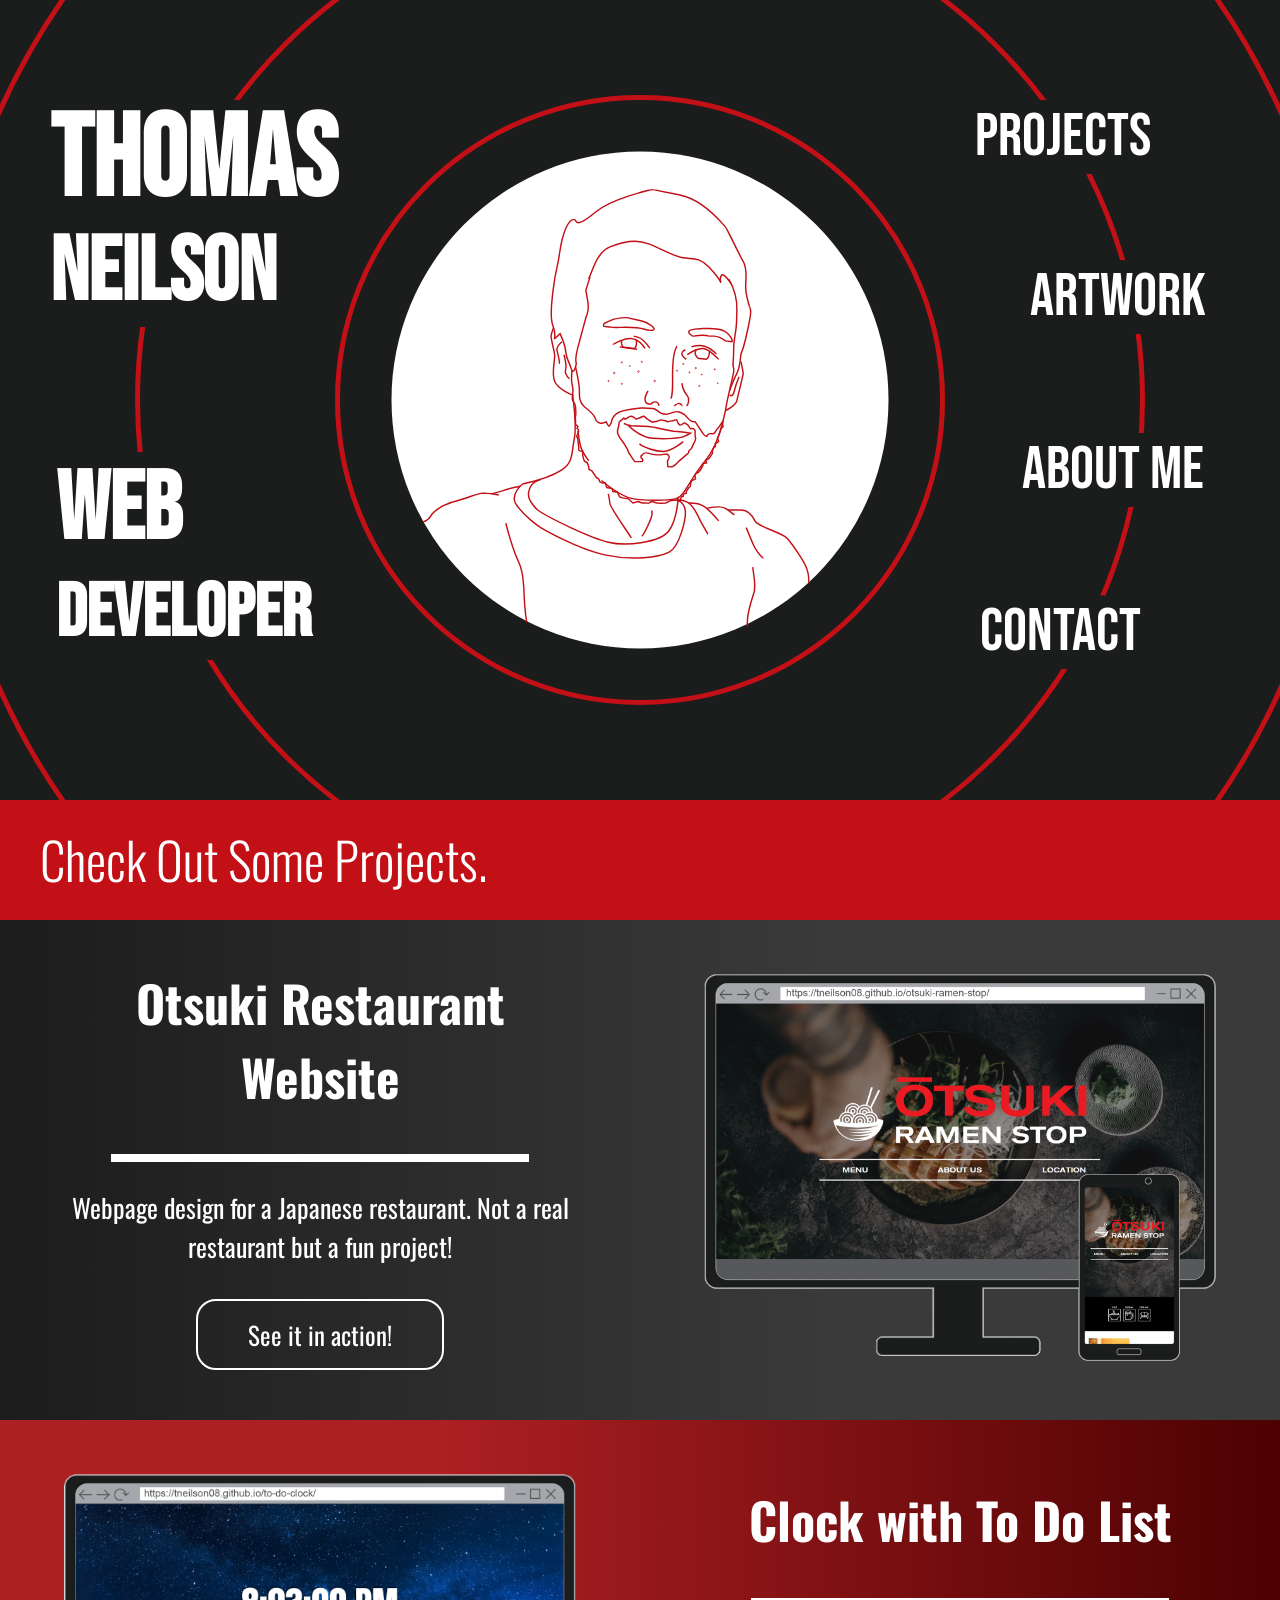
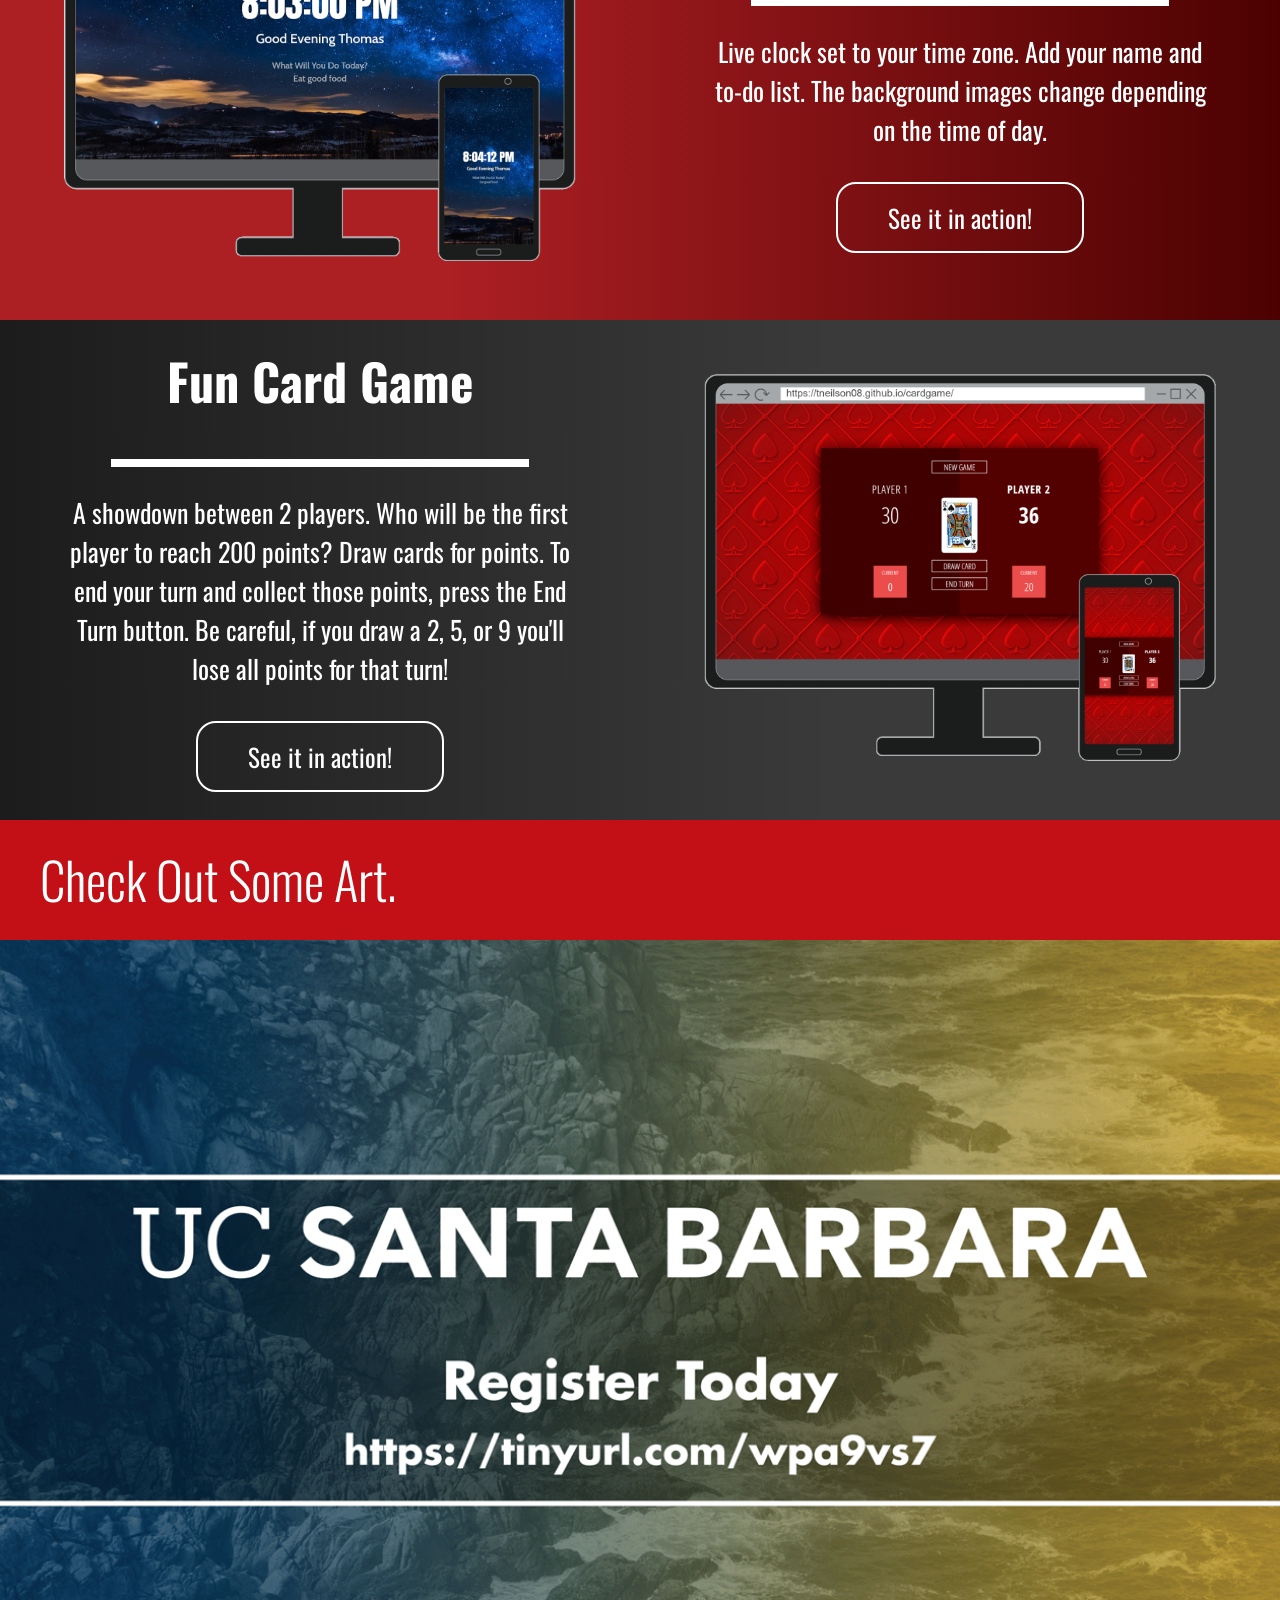
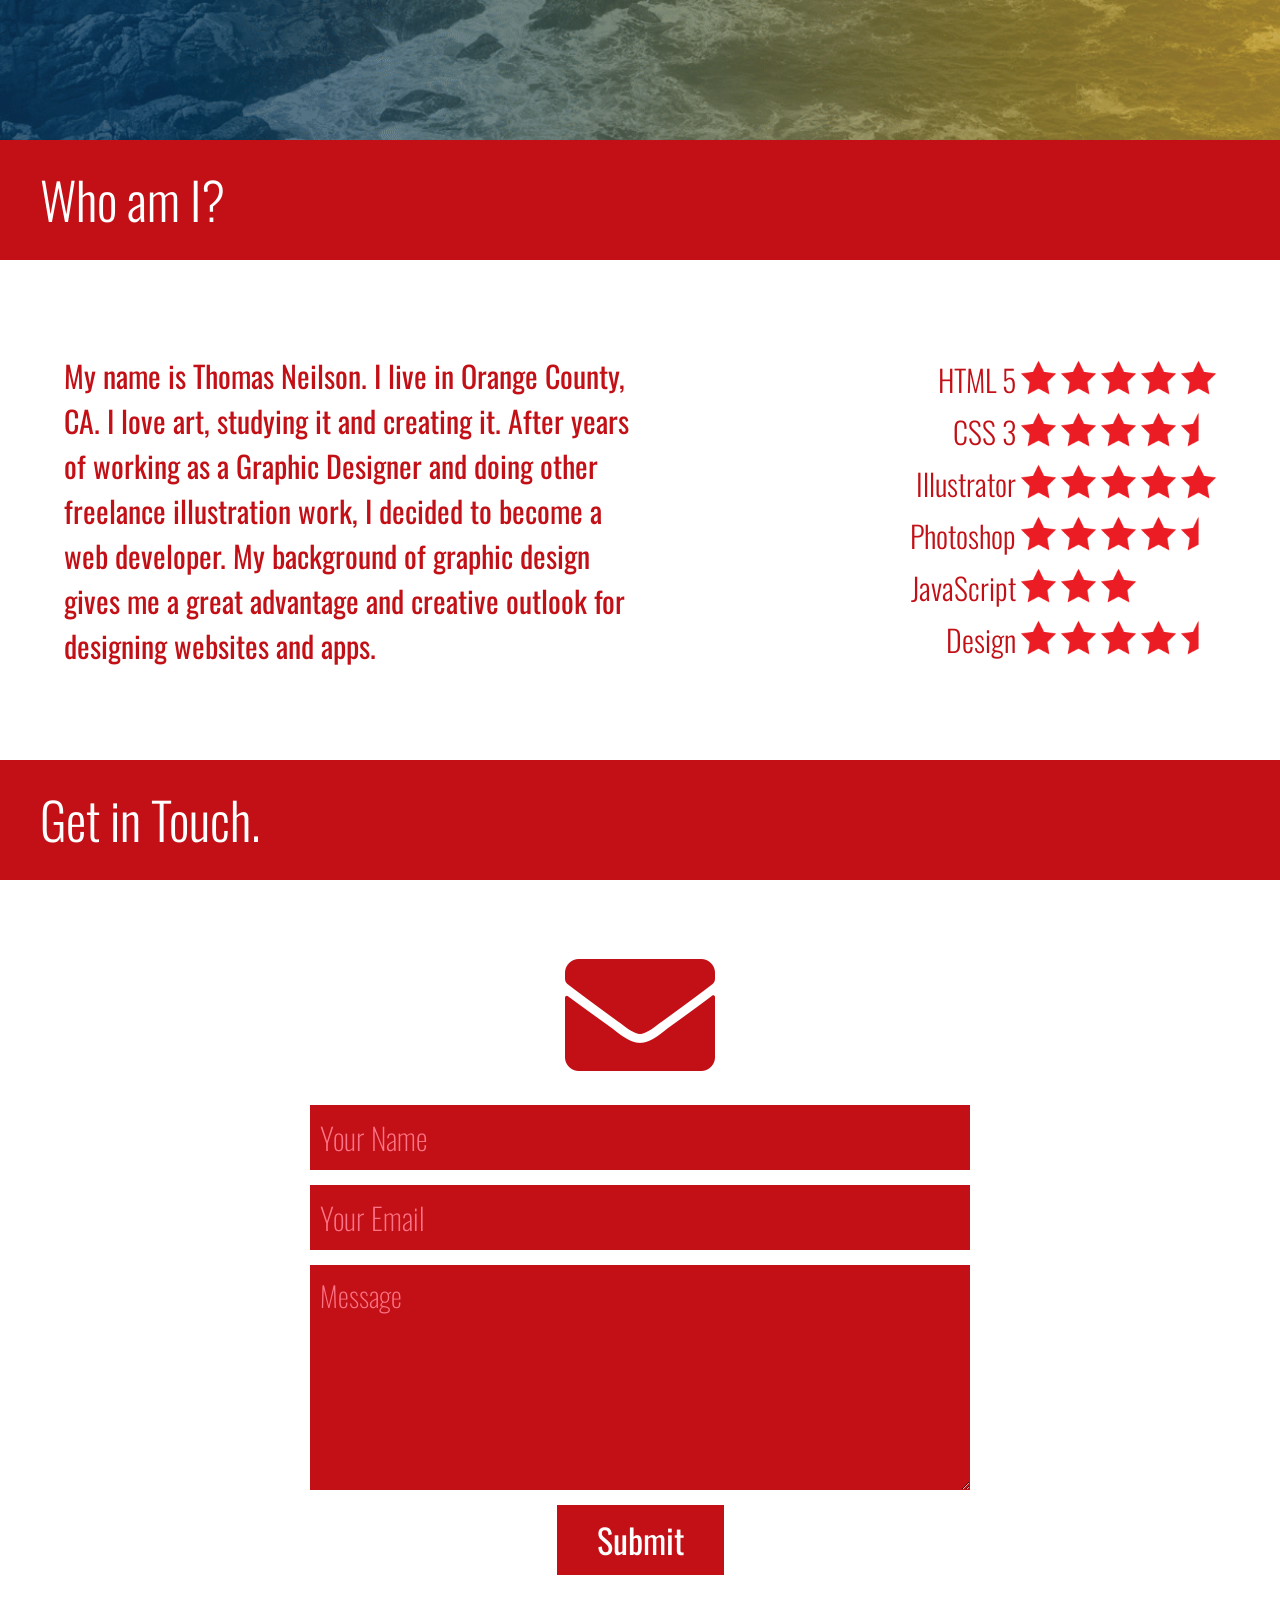
==== commit 261cfbcf: "Update index.html" ====
--- a/index.html
+++ b/index.html
@@ -140,7 +140,7 @@
             <h2>Clock with To Do List</h2>
             <hr>
             <p>Live clock set to your time zone.
-              Add your name and to-do list.</p>
+              Add your name and to-do list. The background images change depending on the time of day.</p>
               <br>
               <a href="https://tneilson08.github.io/to-do-clock/" target="_blank">See it in action!</a>
             </div>
@@ -154,8 +154,7 @@
           <div class="project-info">
             <h2>Fun Card Game</h2>
             <hr>
-            <p>A showdown between 2 players.
-              Who will be the first player to reach 200 points? Draw cards for points. To end your turn, press the Hold button. Be careful, if you draw a 2, 5, or 9 you'll lose all points for that turn!</p>
+            <p>A showdown between 2 players. Who will be the first player to reach 200 points? Draw cards for points. To end your turn and collect those points, press the End Turn button. Be careful, if you draw a 2, 5, or 9 you'll lose all points for that turn!</p>
               <br>
               <a href="https://tneilson08.github.io/cardgame/" target="_blank">See it in action!</a>
             </div>
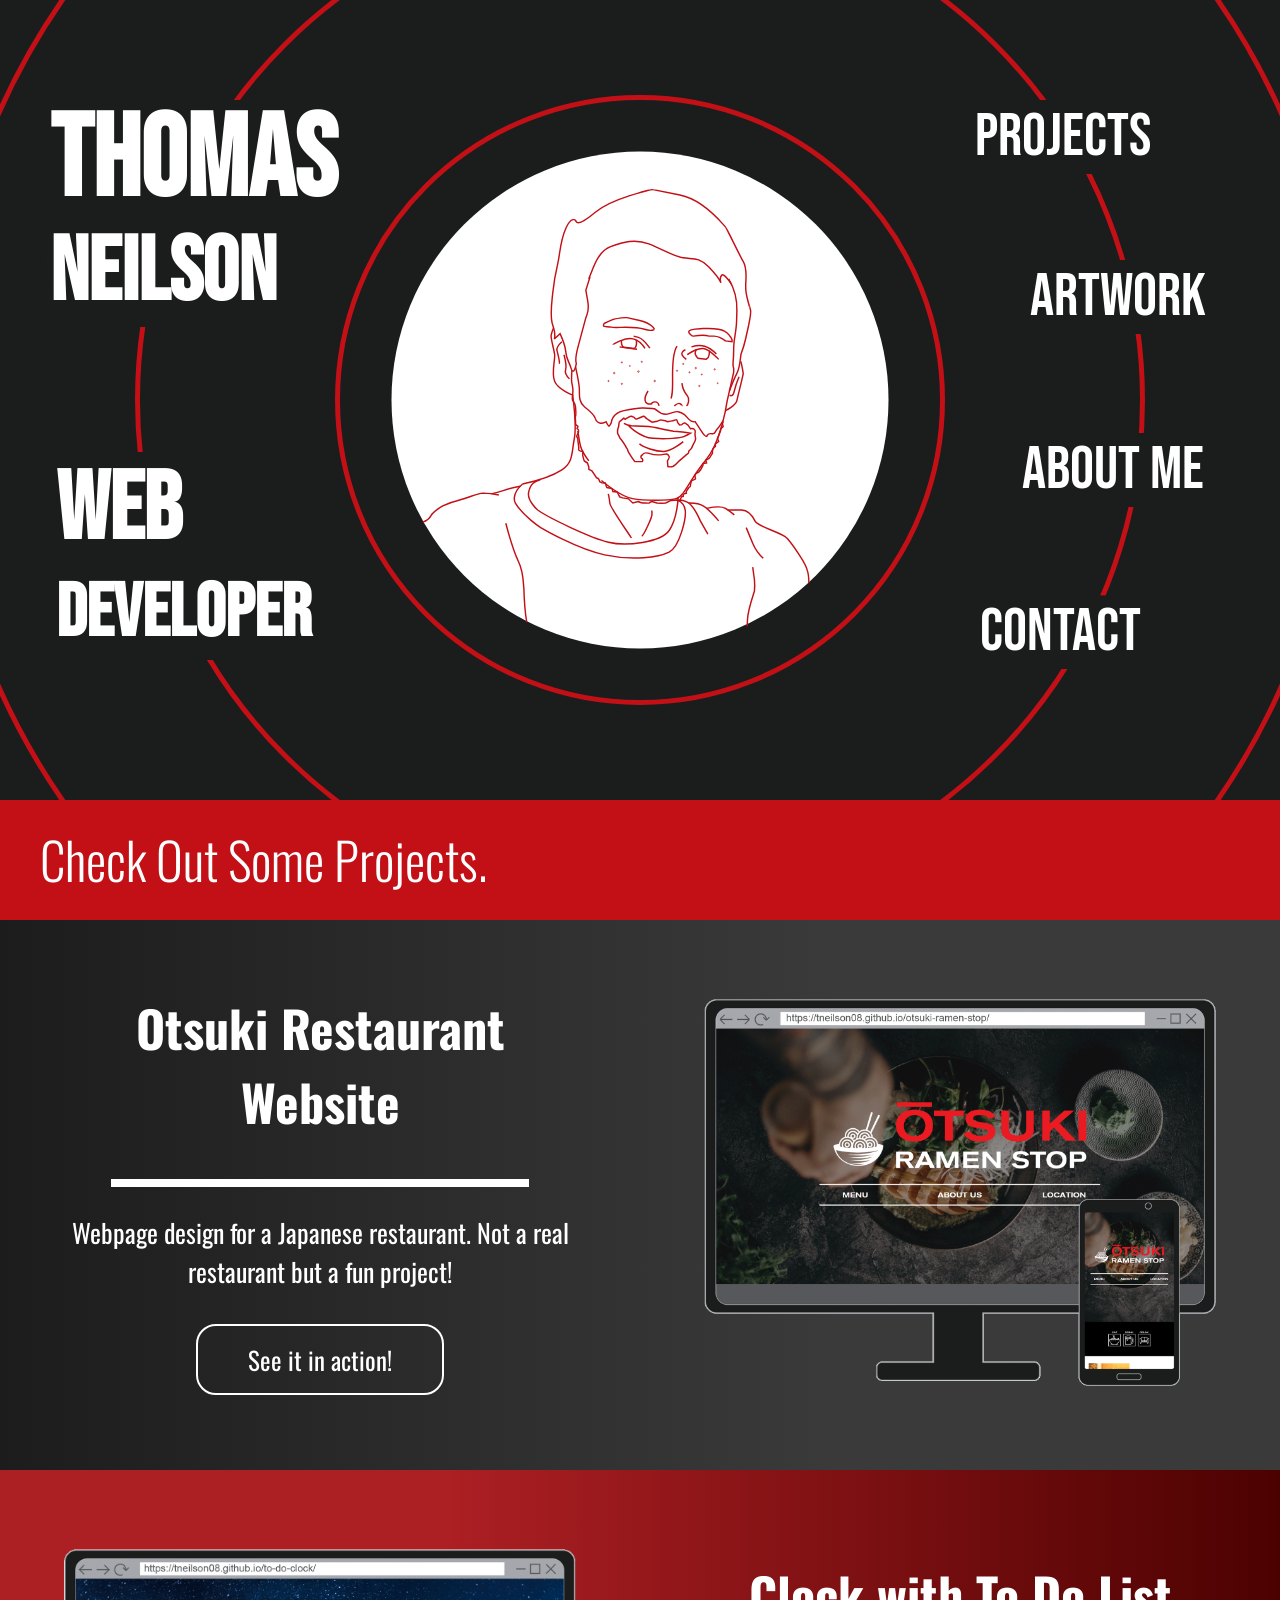
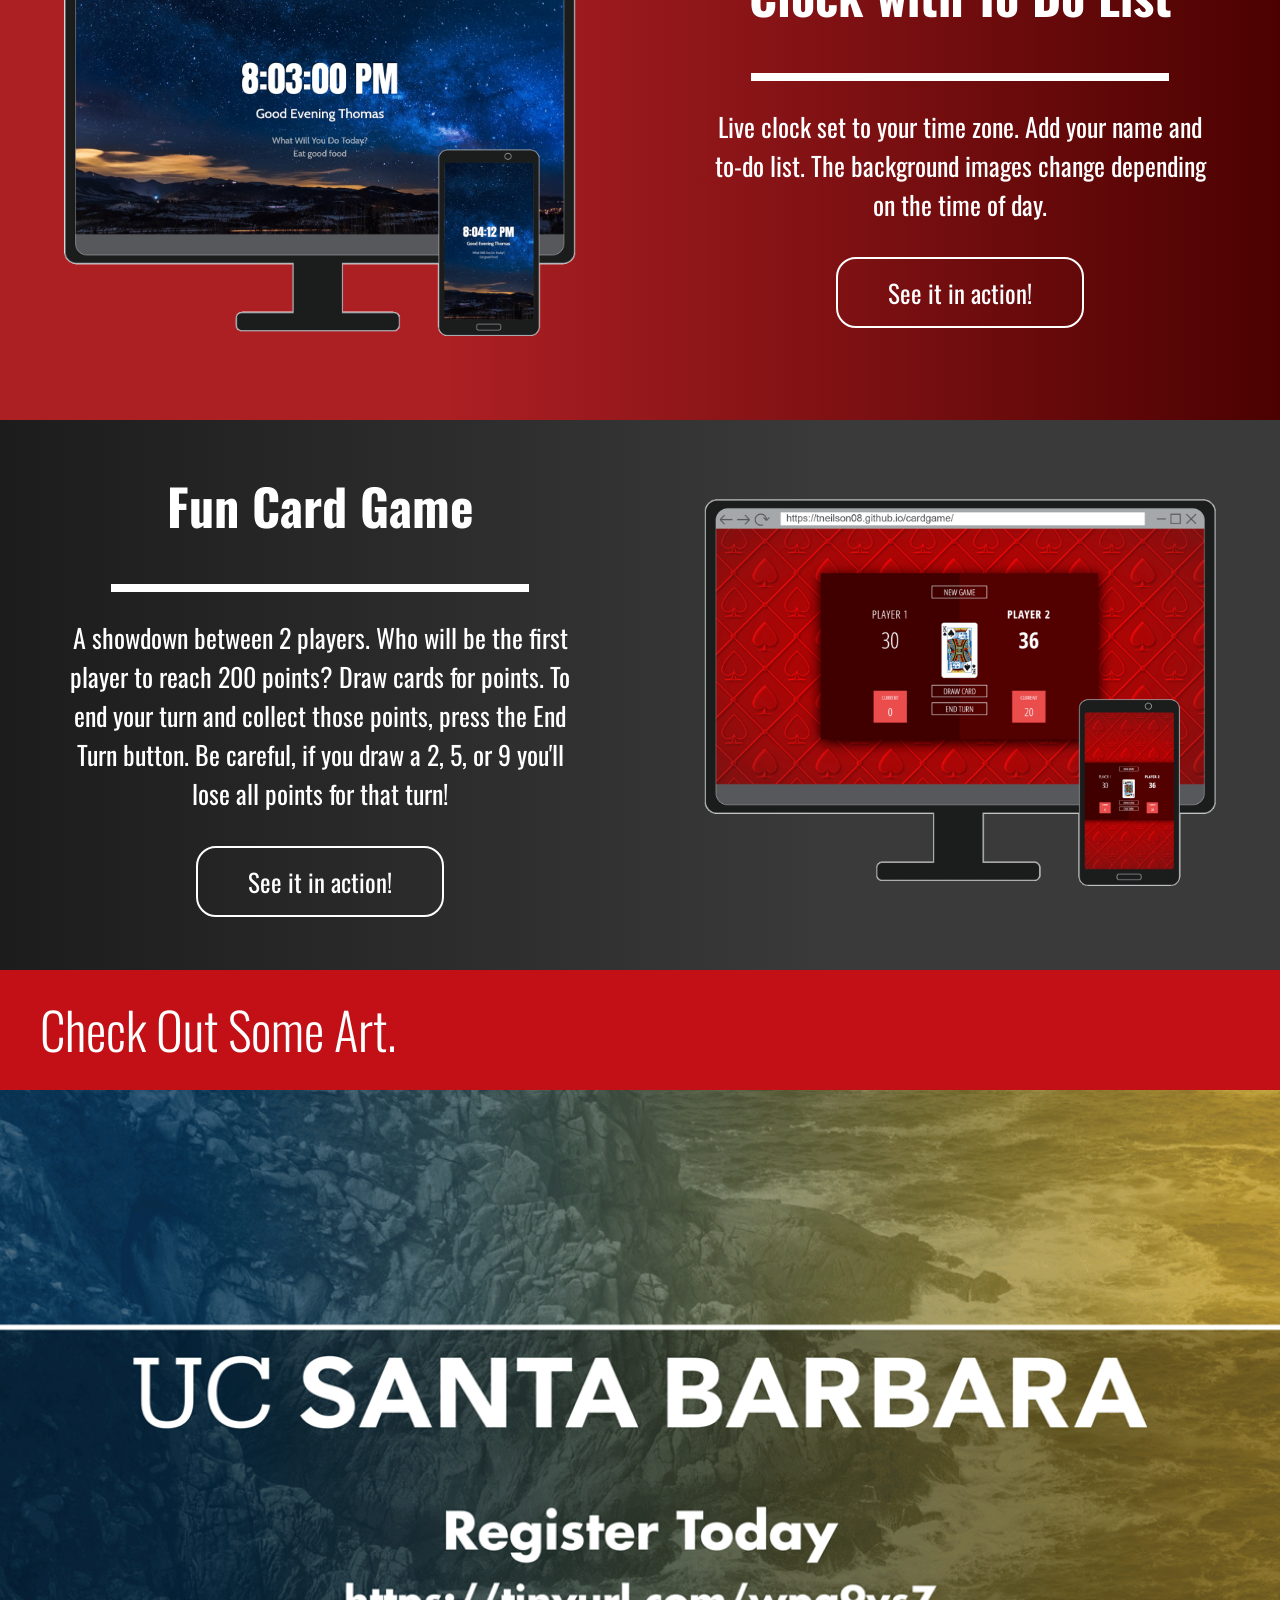
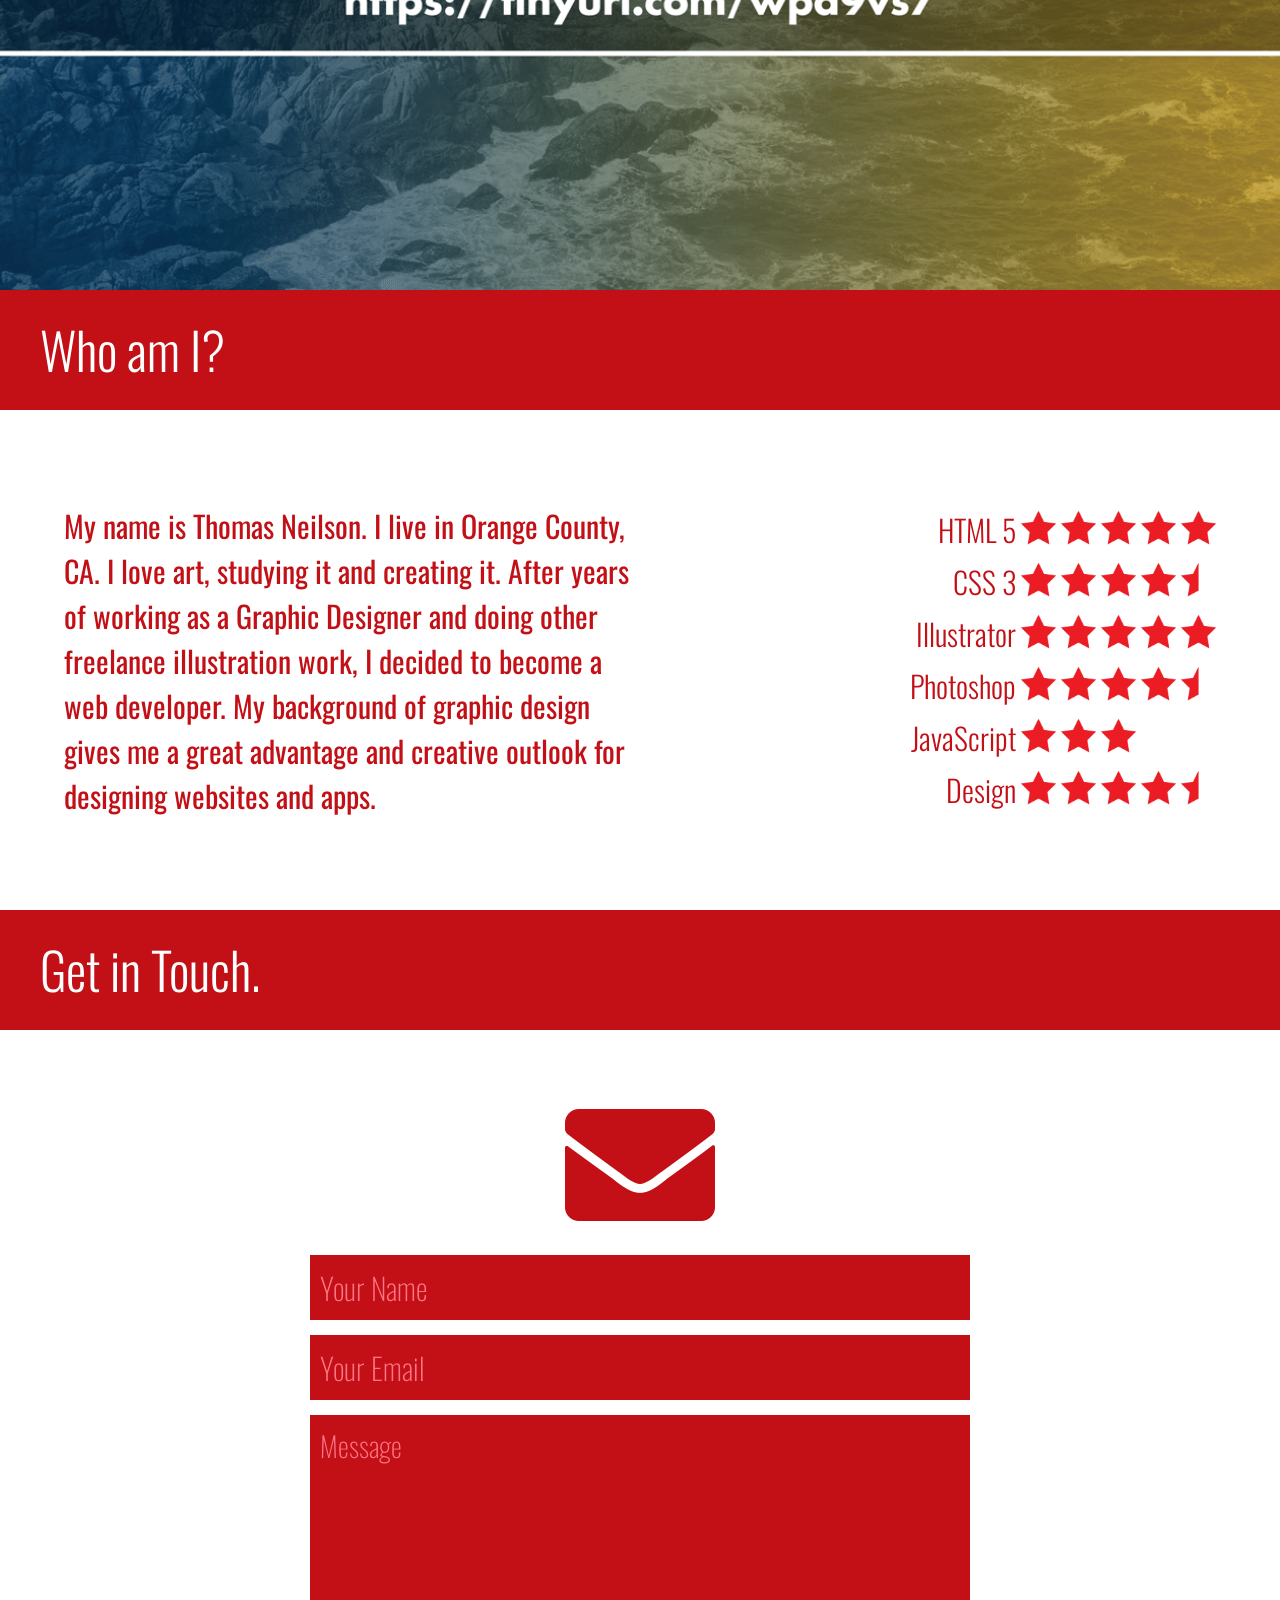
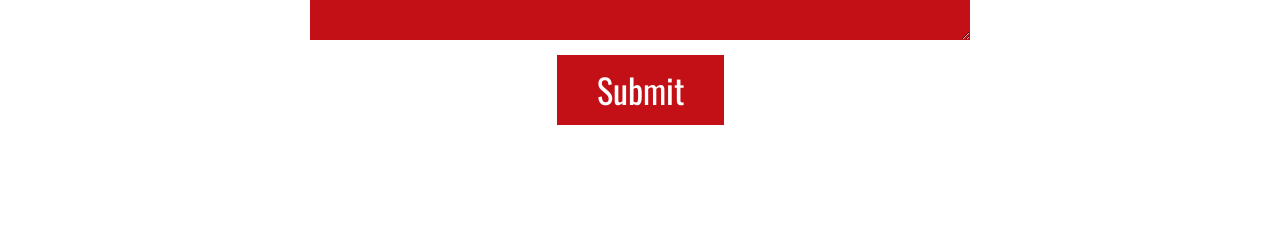
==== commit 14e7c34f: "Update index.html" ====
--- a/index.html
+++ b/index.html
@@ -119,7 +119,7 @@
       </div> -->
       <div class="p2">
         <div class="p2-image">
-          <img src="img/project2.gif" alt="project 2" style="width: 100%;">
+          <a href="https://tneilson08.github.io/otsuki-ramen-stop/" target="_blank"><img src="img/project2.gif" alt="project 2" style="width: 100%;"></a>
         </div>
         <div class="p2-info">
           <div class="project-info">
@@ -133,7 +133,7 @@
       </div>
       <div class="p3">
         <div class="p3-image">
-          <img src="img/project3.gif" alt="project 3" style="width: 100%;">
+          <a href="https://tneilson08.github.io/to-do-clock/" target="_blank"><img src="img/project3.gif" alt="project 3" style="width: 100%;"></a>
         </div>
         <div class="p3-info">
           <div class="project-info">
@@ -148,7 +148,7 @@
       </div>
       <div class="p4">
         <div class="p4-image">
-          <img src="img/project4.gif" alt="project 4" style="width: 100%;">
+          <a href="https://tneilson08.github.io/cardgame/" target="_blank"><img src="img/project4.gif" alt="project 4" style="width: 100%;"></a>
         </div>
         <div class="p4-info">
           <div class="project-info">
--- a/styles.css
+++ b/styles.css
@@ -33,7 +33,7 @@
 .all-projects {
   display: flex;
   flex-wrap: wrap;
-  height: 1500px;
+  height: 1650px;
   width: 100%;
   position: relative;
   font-family: 'Oswald', sans-serif;
@@ -41,38 +41,8 @@
   justify-content: center;
 }
 
-.p1 {
-  height: 500px;
-  /* background: #ac1f23; */
-  background: linear-gradient(90deg, #ac1f23 35%, #4c0101);
-  width: 100%;
-  display: flex;
-  justify-content: space-around;
-}
-
-.p1-image, .p1-info {
-  width: 40%;
-  max-width: 570px;
-  align-items: center;
-  align-self: center;
-}
-
-.p1-info {
-  color: white;
-  text-align: center;
-  padding-bottom: 5%;
-}
-
-.p1-info h2 {
-  font-size: 50px;
-}
-
-.p1-info p {
-  font-size: 26px;
-}
-
 .p2 {
-  height: 500px;
+  height: 550px;
   /* background: #ac1f23; */
   background: linear-gradient(-90deg, #3a3a3a 35%, #1c1c1c);
   width: 100%;
@@ -103,7 +73,7 @@
 }
 
 .p3 {
-  height: 500px;
+  height: 550px;
   /* background: #ac1f23; */
   background: linear-gradient(90deg, #ac1f23 35%, #4c0101);
   width: 100%;
@@ -133,7 +103,7 @@
 }
 
 .p4 {
-  height: 500px;
+  height: 550px;
   /* background: #ac1f23; */
   background: linear-gradient(-90deg, #3a3a3a 35%, #1c1c1c);
   width: 100%;
@@ -936,7 +906,7 @@
   .all-projects {
     display: flex;
     flex-wrap: wrap;
-    height: 2430px;
+    height: 2510px;
     width: 100%;
     position: relative;
     font-family: 'Oswald', sans-serif;
@@ -1006,7 +976,7 @@
 
   .p4 {
     padding: 30px 0;
-    height: 750px;
+    height: 830px;
     background: linear-gradient(-90deg, #3a3a3a 35%, #1c1c1c);
     width: 100%;
     display: flex;
@@ -1022,7 +992,7 @@
   }
 
   .p4-info {
-    width: 75%;
+    width: 85%;
     max-width: 100%;
   }
 
@@ -1363,7 +1333,7 @@
   .all-projects {
     display: flex;
     flex-wrap: wrap;
-    height: 1980px;
+    height: 2080px;
     width: 100%;
     position: relative;
     font-family: 'Oswald', sans-serif;
@@ -1423,7 +1393,7 @@
 
   .p4 {
     padding: 30px 0;
-    height: 600px;
+    height: 700px;
     background: linear-gradient(-90deg, #3a3a3a 35%, #1c1c1c);
     width: 100%;
     display: flex;
@@ -1431,19 +1401,24 @@
     justify-content: space-around;
   }
 
-  .p4-image, .p4-info {
+  .p4-image {
     width: 70%;
     max-width: 400px;
     align-items: center;
     align-self: center;
   }
 
+  .p4-info {
+    width: 90%;
+    max-width: 100%;
+  }
+
   .p4-info h2 {
-    font-size: 30px;
+    font-size: 29px;
   }
 
   .p4-info p {
-    font-size: 22px;
+    font-size: 21px;
   }
 
   .p1-info a, .p3-info a {
@@ -1581,4 +1556,5 @@
 
 
 
+
 /* END */
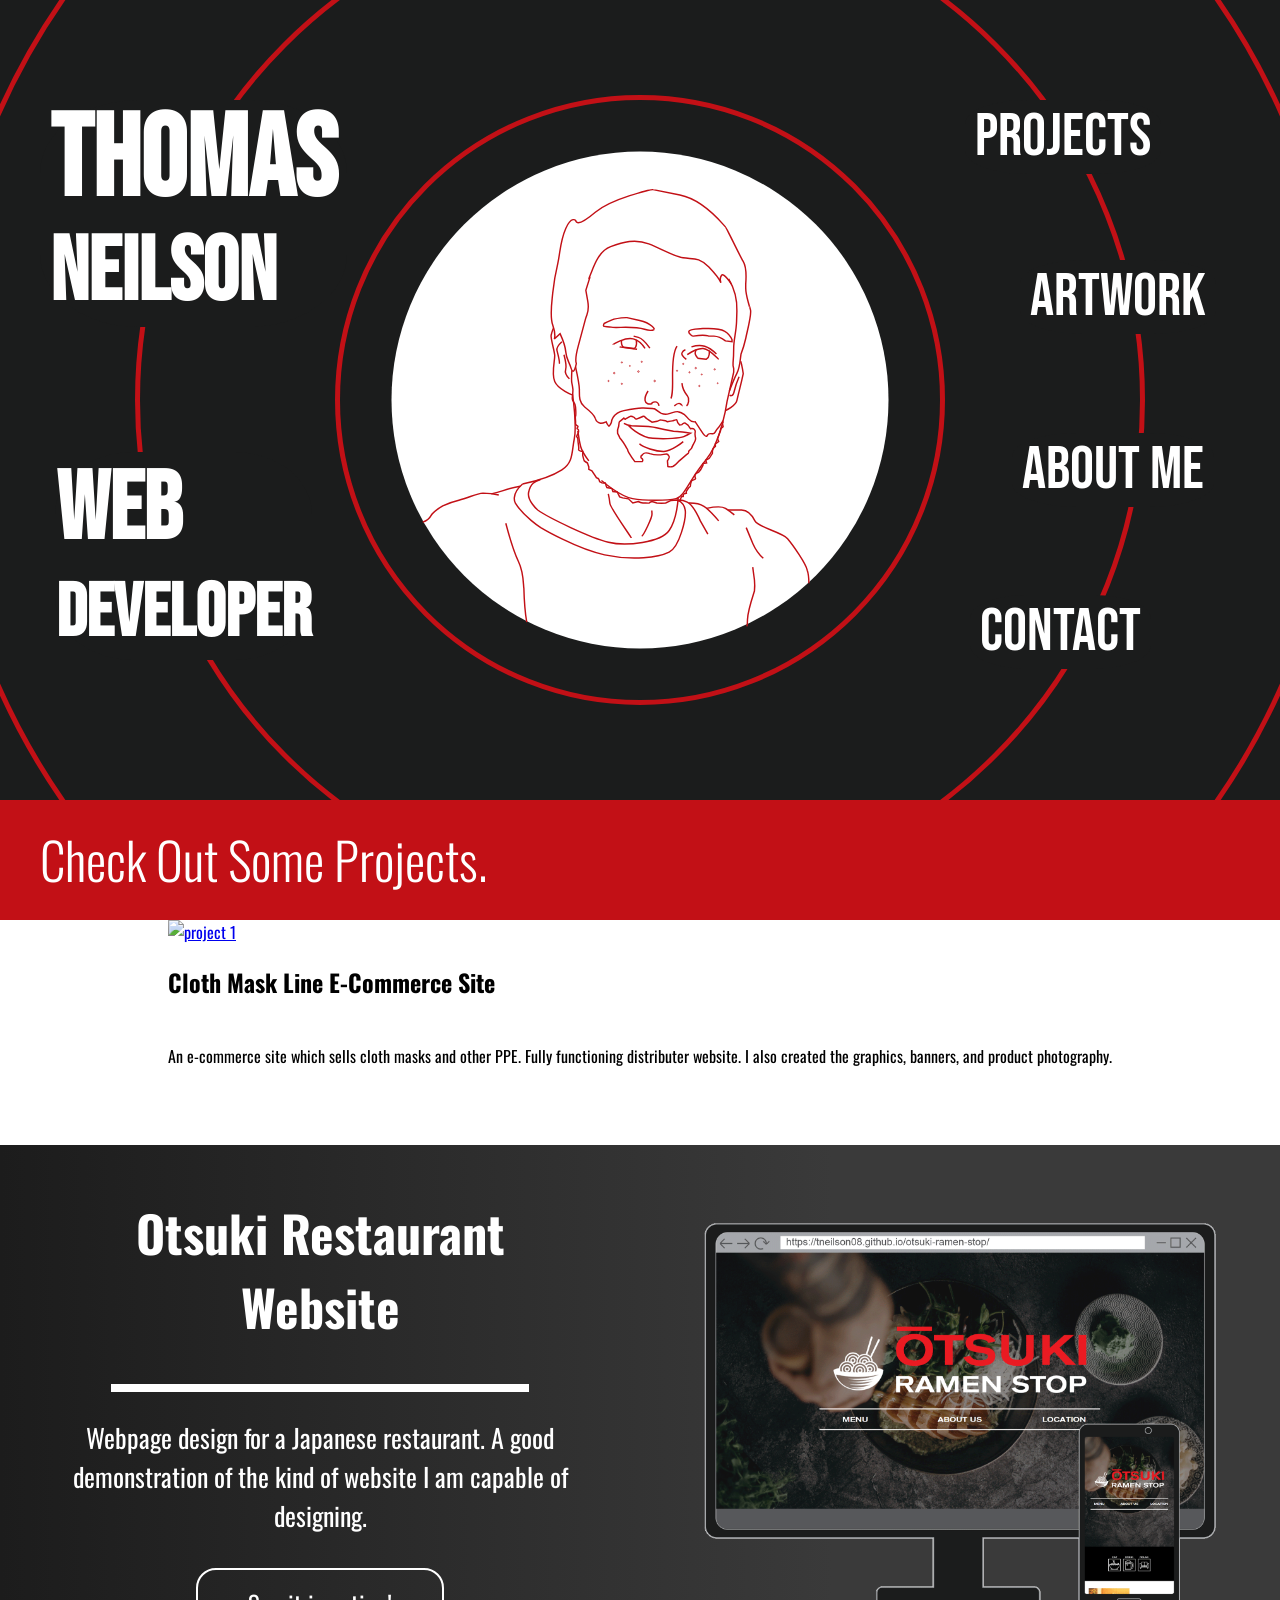
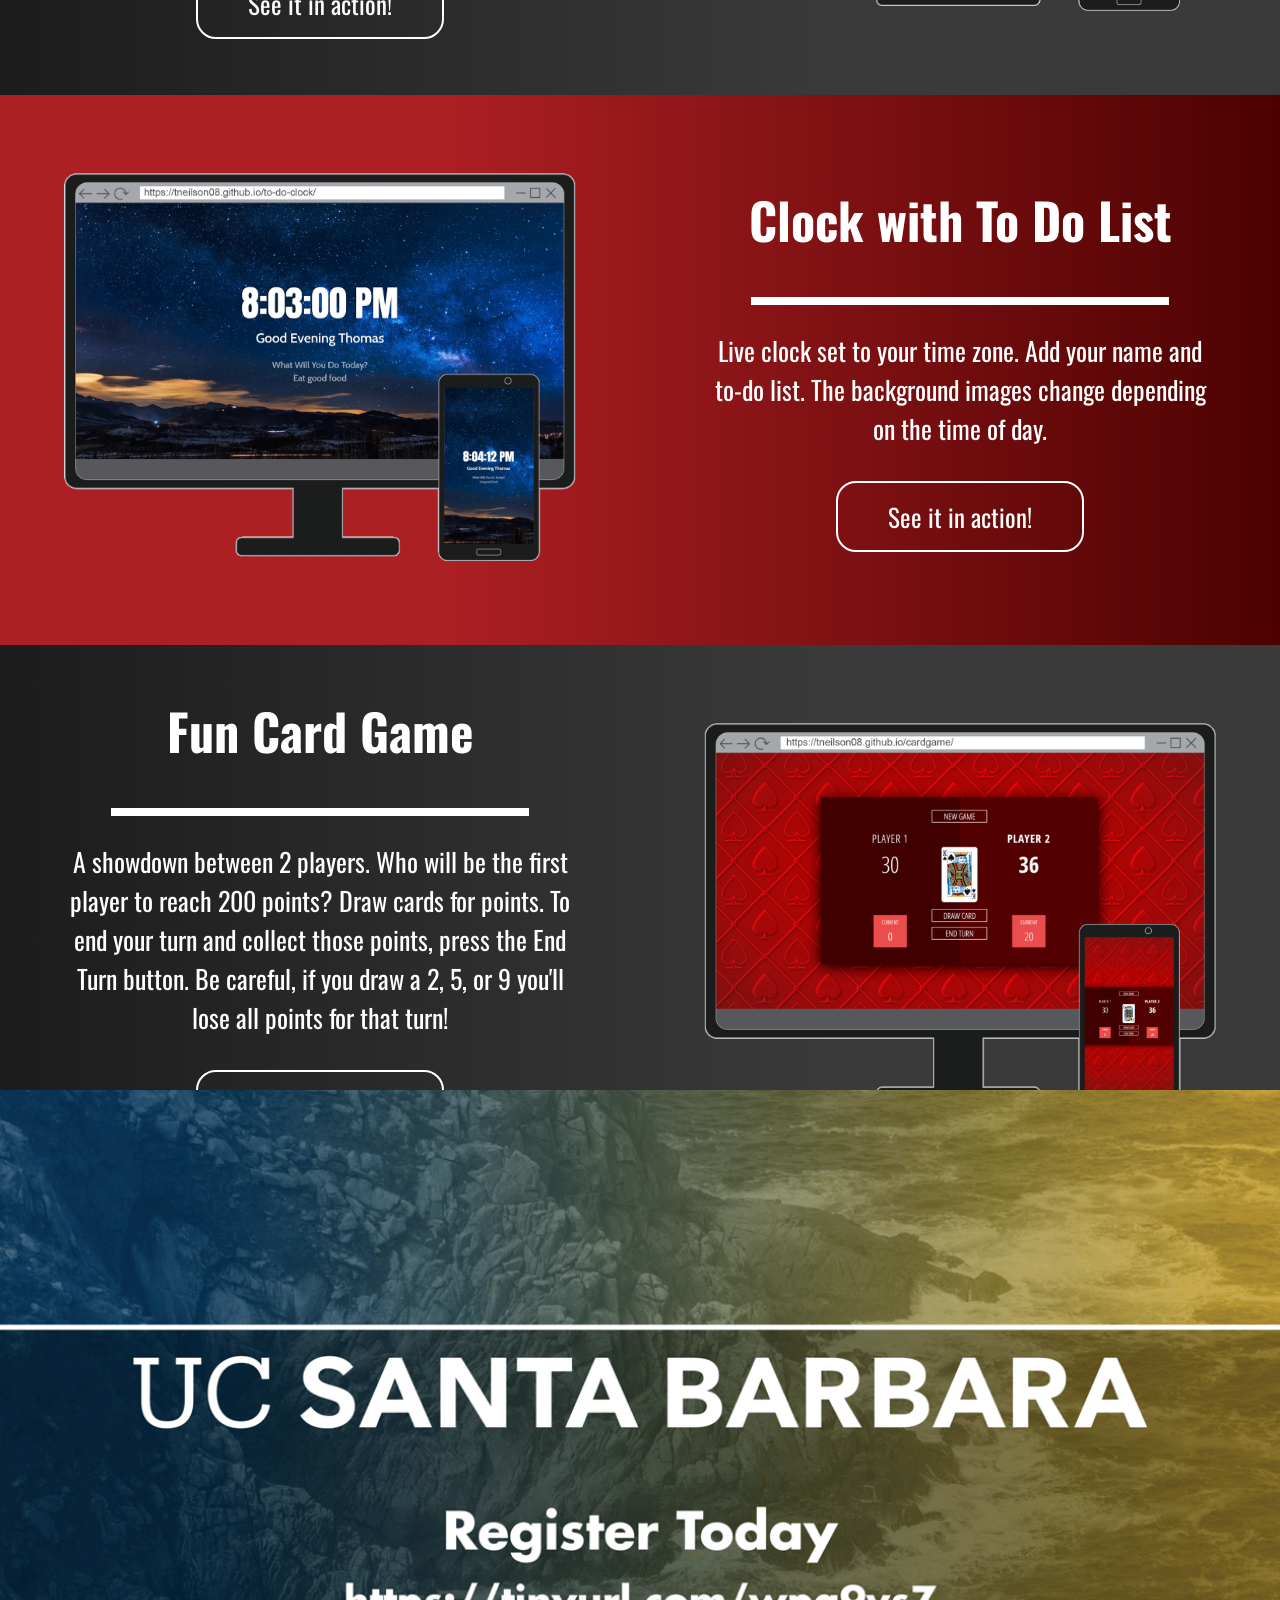
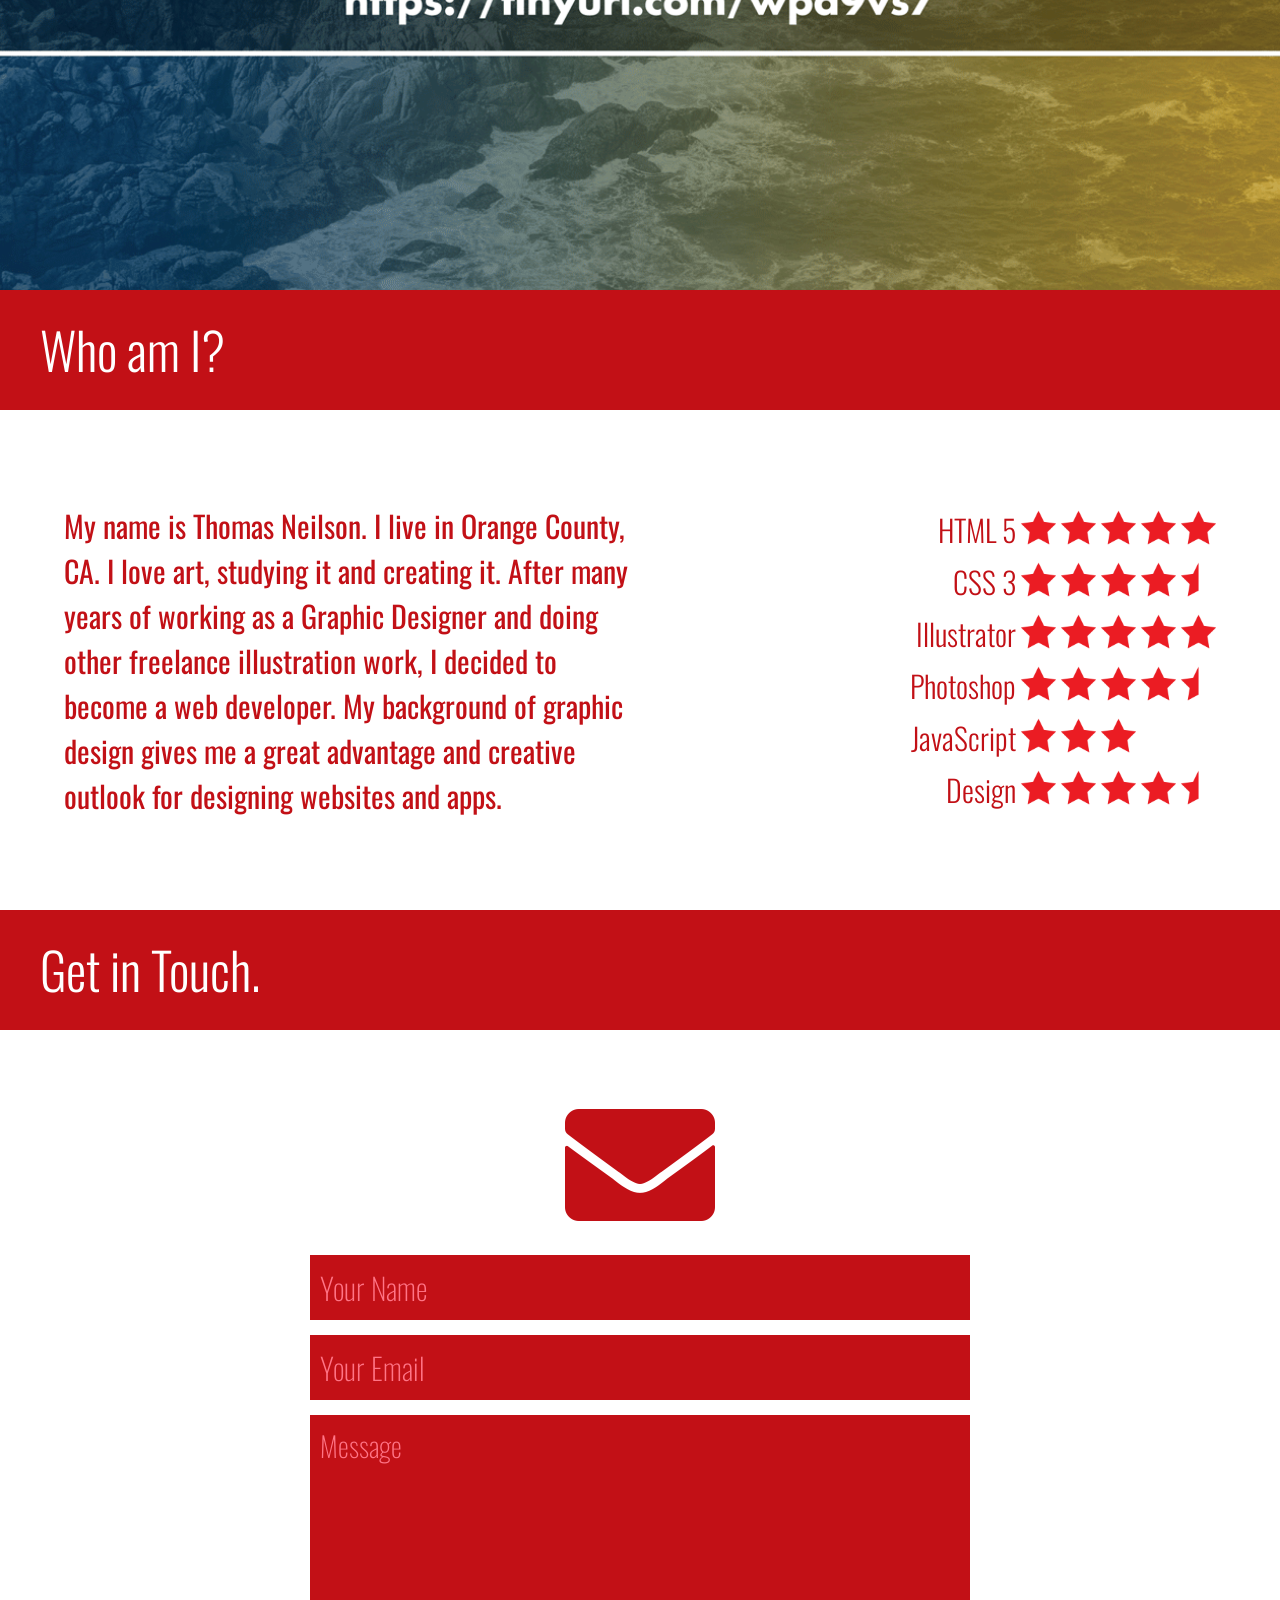
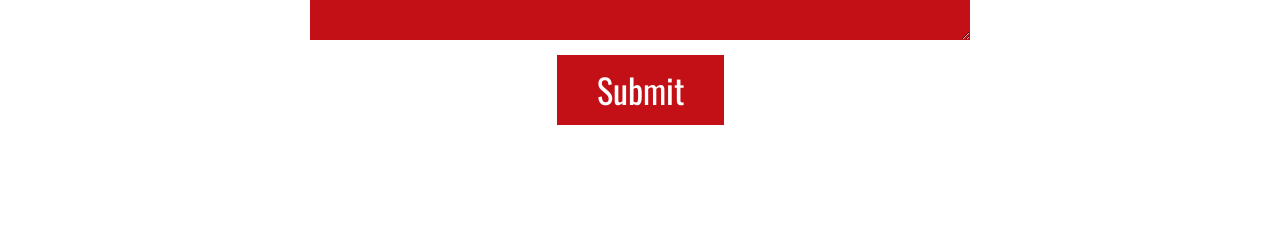
==== commit cfa7fb38: "Update index.html" ====
--- a/index.html
+++ b/index.html
@@ -102,21 +102,20 @@
       <h1>Check Out Some Projects.</h1>
     </section>
     <section class="all-projects">
-      <!-- <div class="p1">
+      <div class="p1">
         <div class="p1-image">
-          <img src="img/project1.png" alt="project 1" style="width: 100%;">
+          <a href="https://clothmaskline.com/" target="_blank"><img src="img/project1.gif" alt="project 1" style="width: 100%;"></a>
         </div>
         <div class="p1-info">
           <div class="project-info">
-            <h2>Medical Landing Page</h2>
-            <hr>
-            <p>Keep track of your sleep, heart rate, BMI,
-              and others with this beautiful app.</p>
-              <br>
-              <a href="https://tneilson08.github.io/health-tracker/" target="_blank">See it in action!</a>
-            </div>
-        </div>
-      </div> -->
+            <h2>Cloth Mask Line E-Commerce Site</h2>
+            <hr>
+            <p>An e-commerce site which sells cloth masks and other PPE. Fully functioning distributer website. I also created the graphics, banners, and product photography.</p>
+              <br>
+              <a href="https://clothmaskline.com/" target="_blank">See it in action!</a>
+            </div>
+        </div>
+      </div>
       <div class="p2">
         <div class="p2-image">
           <a href="https://tneilson08.github.io/otsuki-ramen-stop/" target="_blank"><img src="img/project2.gif" alt="project 2" style="width: 100%;"></a>
@@ -125,7 +124,7 @@
           <div class="project-info">
             <h2>Otsuki Restaurant Website</h2>
             <hr>
-            <p>Webpage design for a Japanese restaurant. Not a real restaurant but a fun project!</p>
+            <p>Webpage design for a Japanese restaurant. A good demonstration of the kind of website I am capable of designing.</p>
               <br>
               <a href="https://tneilson08.github.io/otsuki-ramen-stop/" target="_blank">See it in action!</a>
             </div>
@@ -180,7 +179,7 @@
     <section id="aboutme">
       <div class="text-content">
         <div class="about-text">
-          <p>My name is Thomas Neilson. I live in Orange County, CA. I love art, studying it and creating it. After years of working as a Graphic Designer and doing other freelance illustration work, I decided to become a web developer. My background of graphic design gives me a great advantage and creative outlook for designing websites and apps. </p>
+          <p>My name is Thomas Neilson. I live in Orange County, CA. I love art, studying it and creating it. After many years of working as a Graphic Designer and doing other freelance illustration work, I decided to become a web developer. My background of graphic design gives me a great advantage and creative outlook for designing websites and apps. </p>
         </div>
         <div class="skills">
           <!-- <span><p>Skills</p></span> -->
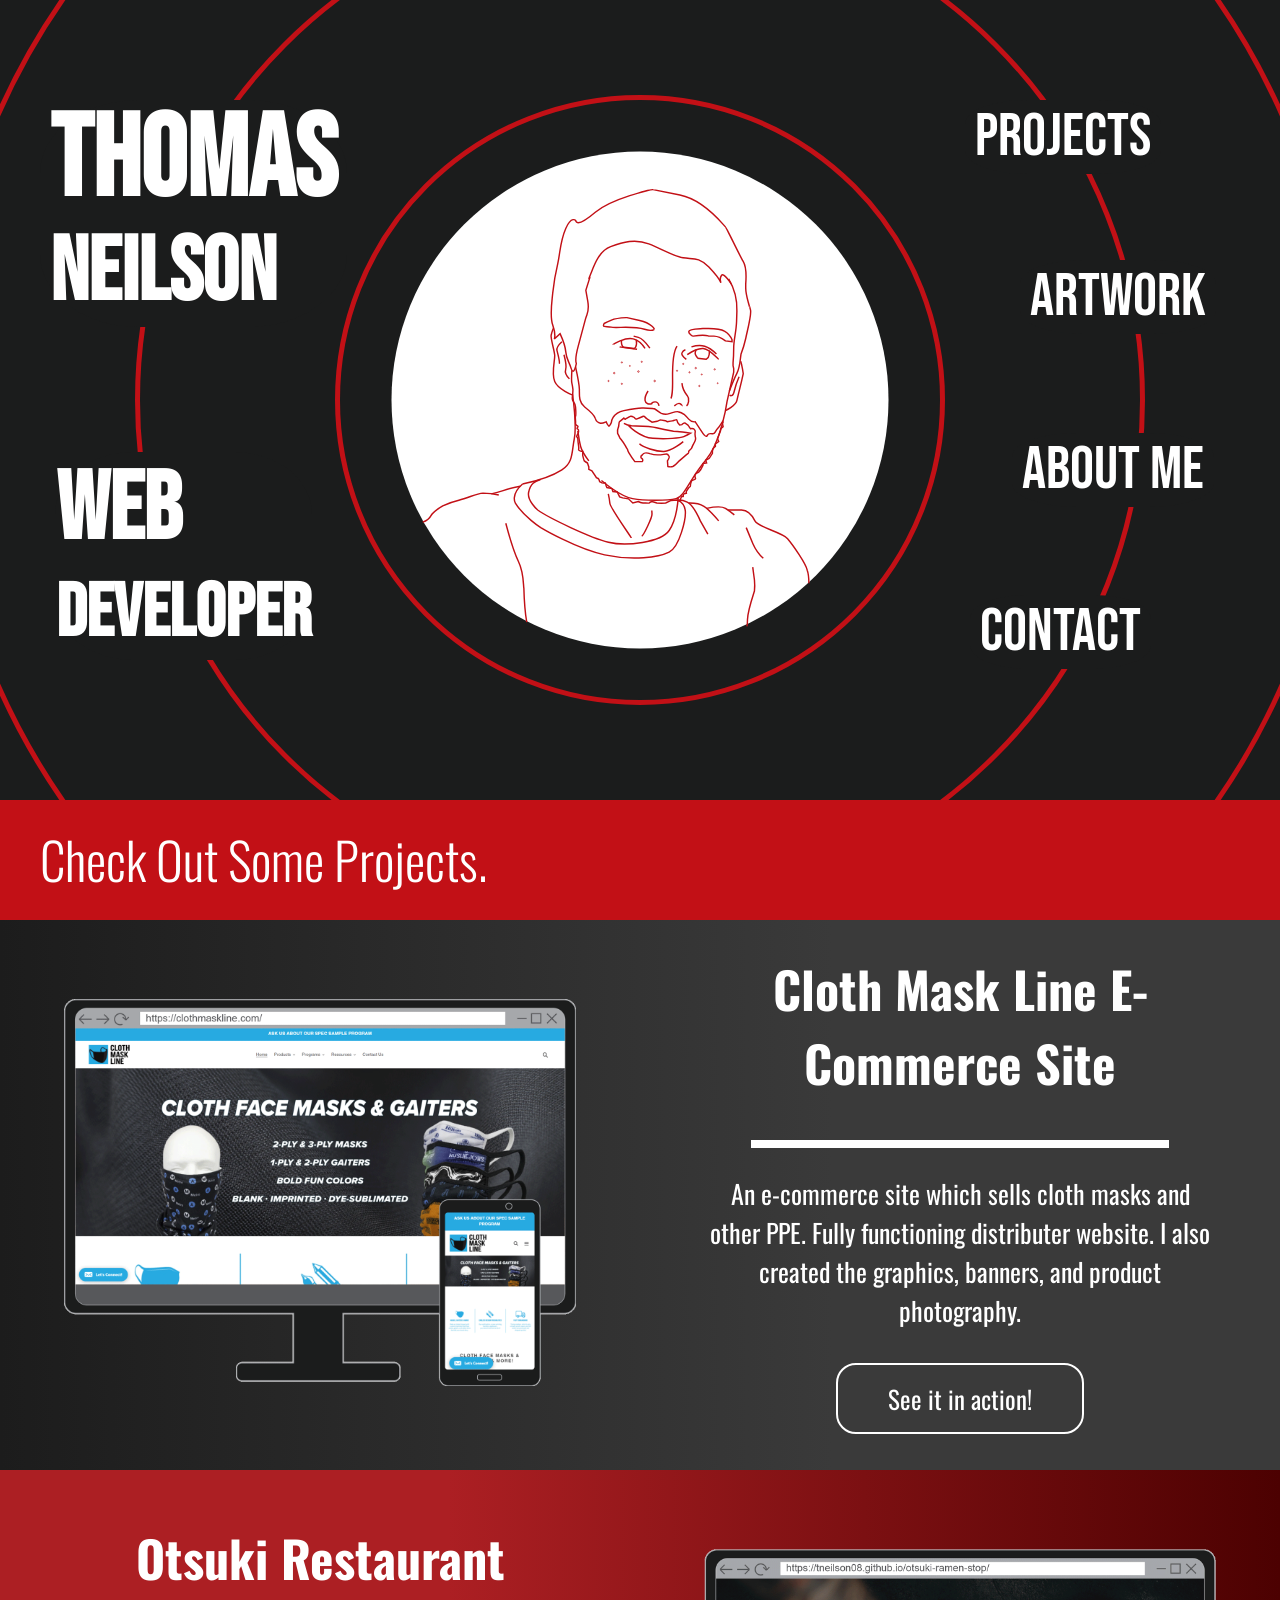
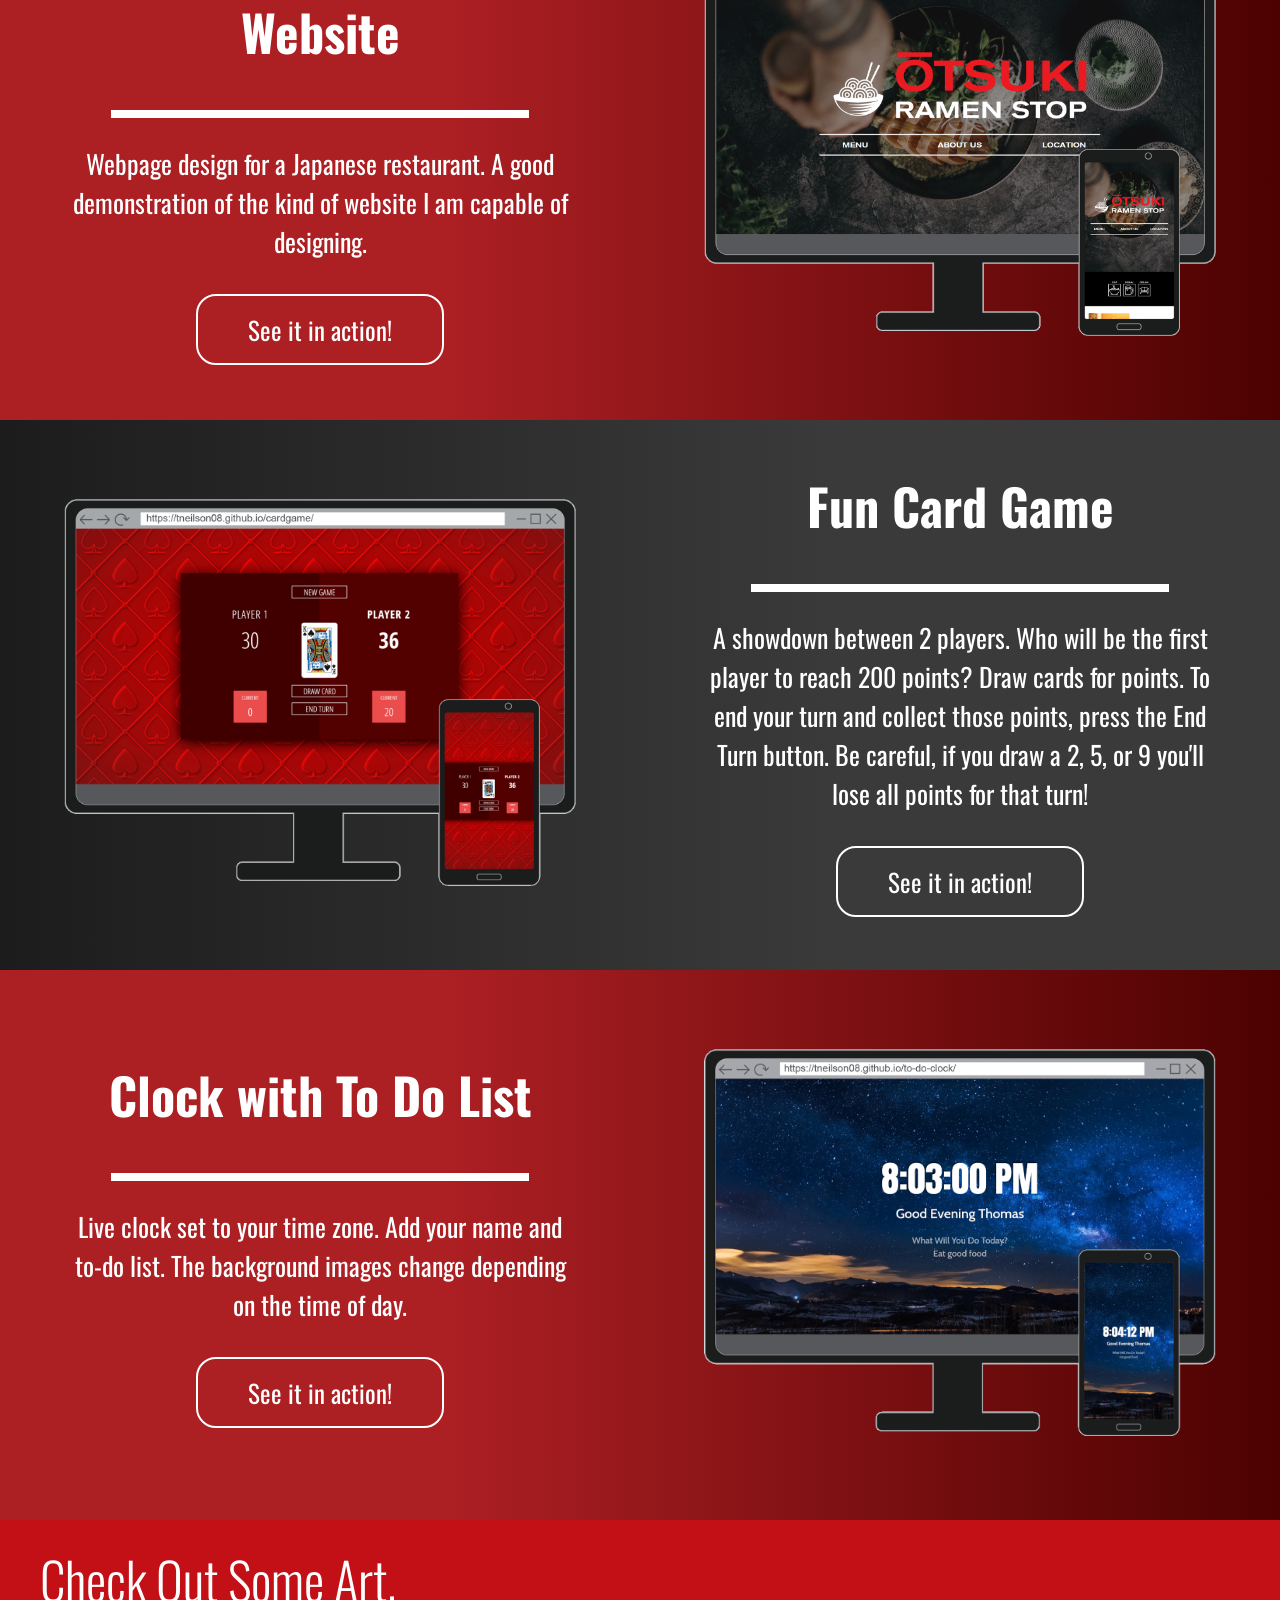
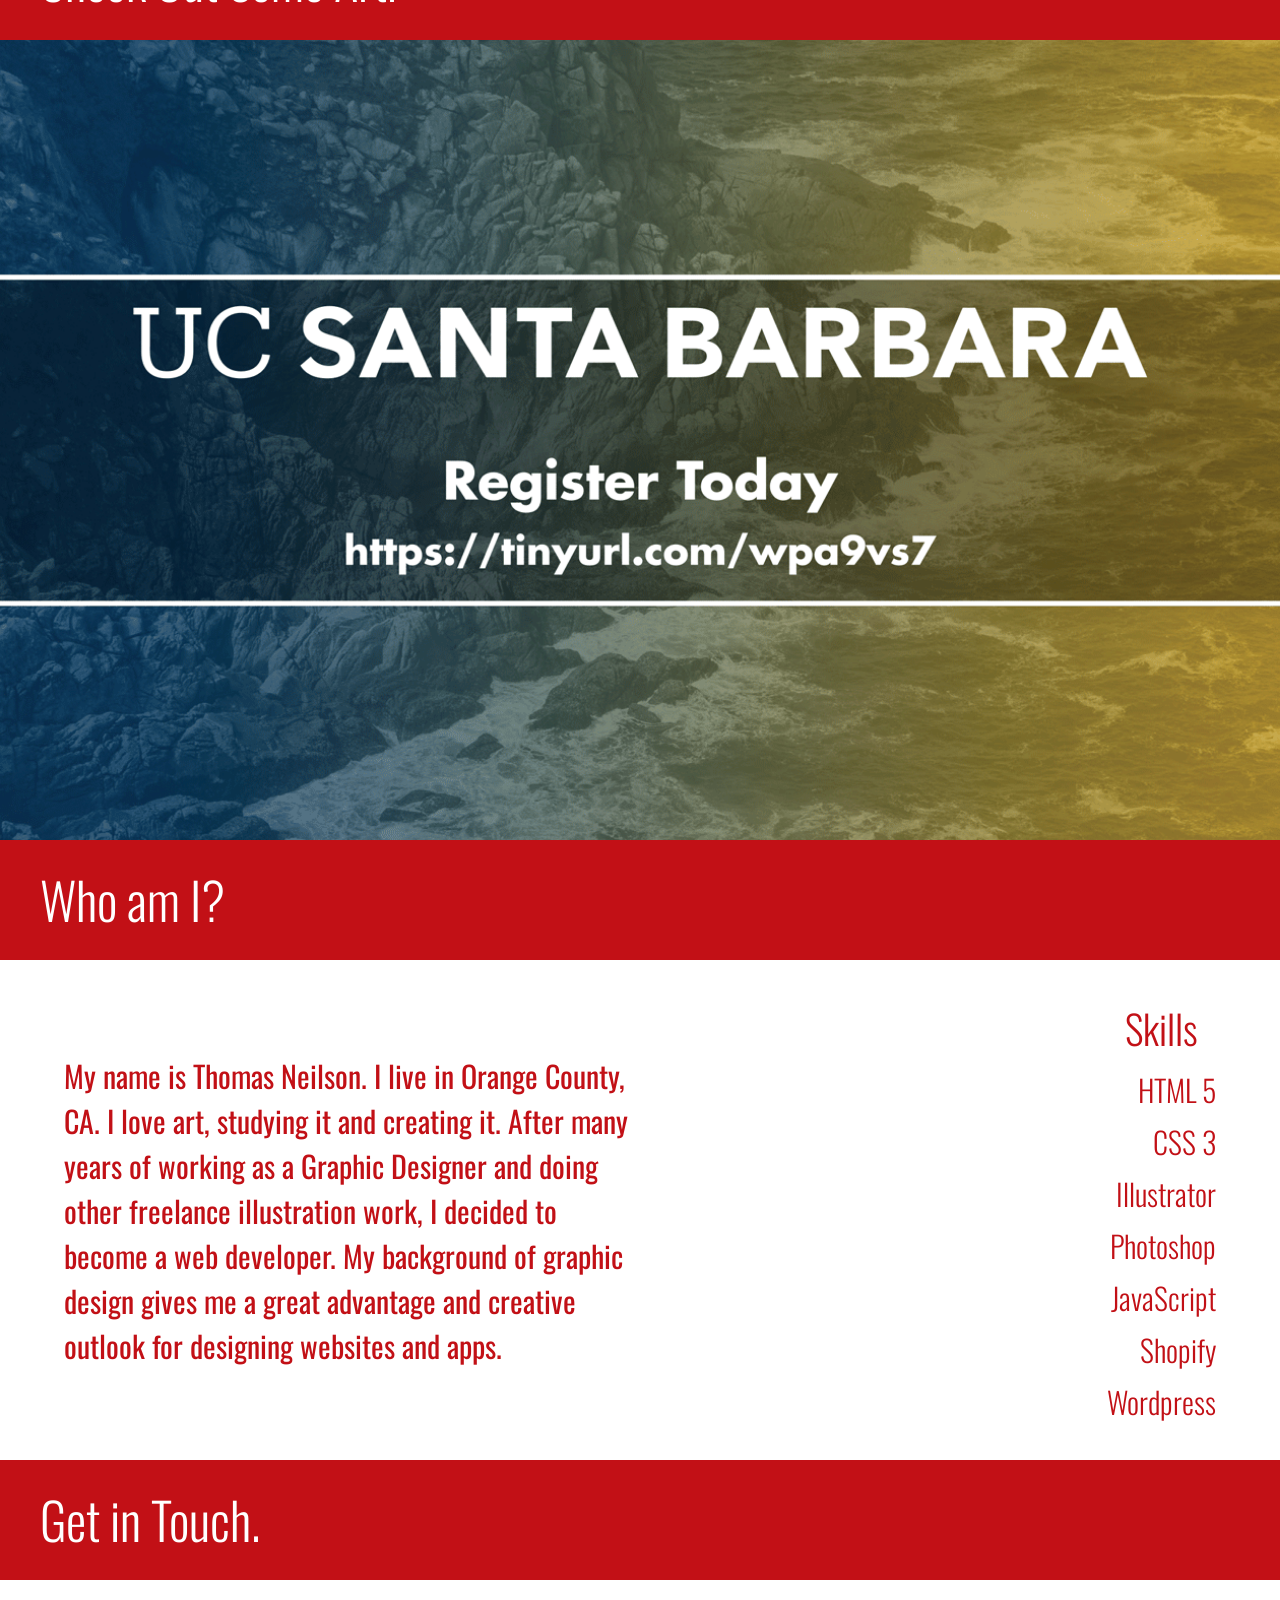
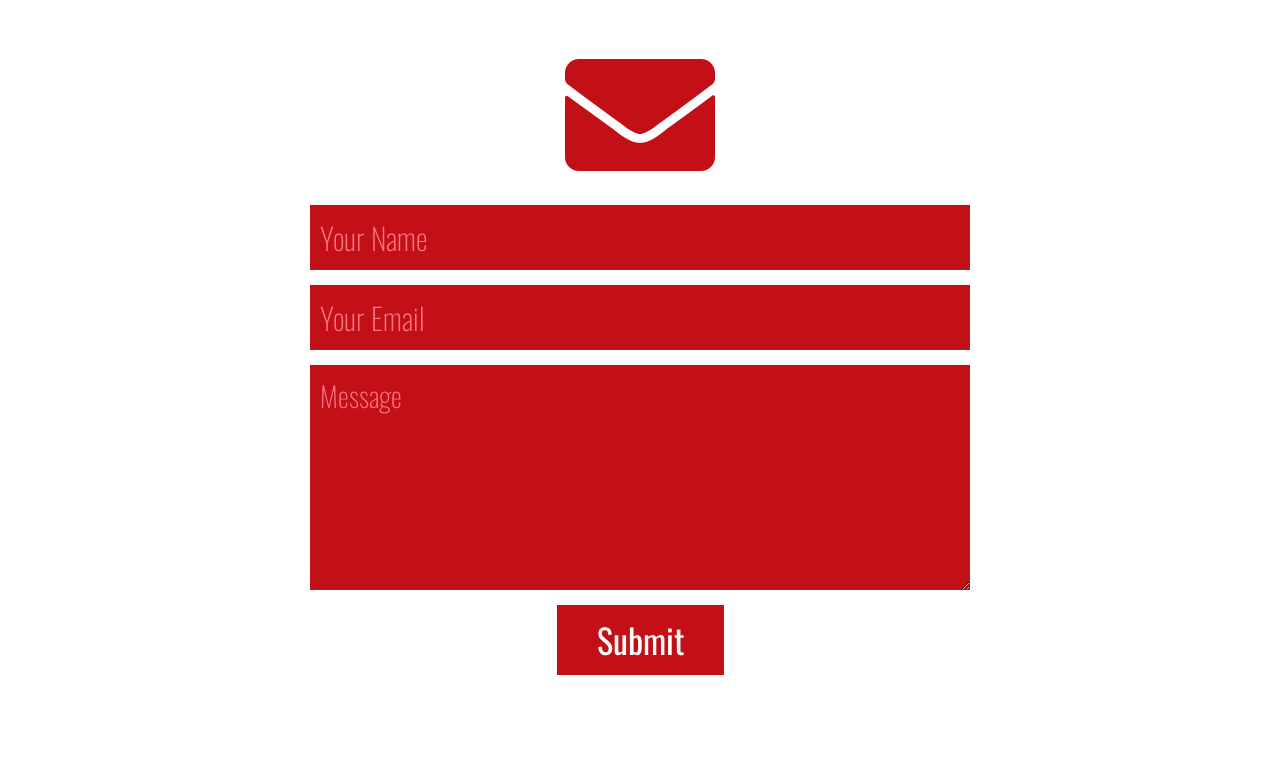
==== commit e897dc8d: "Update index.html" ====
--- a/index.html
+++ b/index.html
@@ -1,198 +1,271 @@
 <!DOCTYPE html>
 <html lang="en" dir="ltr">
-  <head>
-    <meta charset="utf-8">
-    <link rel="stylesheet" href="https://pro.fontawesome.com/releases/v5.10.0/css/all.css" integrity="sha384-AYmEC3Yw5cVb3ZcuHtOA93w35dYTsvhLPVnYs9eStHfGJvOvKxVfELGroGkvsg+p" crossorigin="anonymous"/>
-    <link rel="stylesheet" href="styles.css">
-    <script src="jquery-3.5.1.min.js"></script>
-    <title>Thomas Neilson Web Dev</title>
-    <link rel="apple-touch-icon" sizes="180x180" href="fav/apple-touch-icon.png">
-    <link rel="icon" type="image/png" sizes="32x32" href="fav/favicon-32x32.png">
-    <link rel="icon" type="image/png" sizes="16x16" href="fav/favicon-16x16.png">
-    <link rel="manifest" href="fav/site.webmanifest">
-    <meta property="og:image" content="img/thumbnail.gif">
-  </head>
-  <body>
-    <section id="intro">
-      <div class="circle4"></div>
-      <div class="circle3"></div>
-      <div class="circle2"></div>
-      <div class="circle"></div>
-      <svg id="Layer_1" data-name="Layer 1" xmlns="http://www.w3.org/2000/svg" viewBox="0 0 347.62 347.62">
-        <!-- <circle class="draw" cx="173.81" cy="173.81" r="173" style="animation-duration: 7.5s; stroke-width: 3px;"/> -->
-        <path class="draw" d="M152.68,235.49s12.82,11,21.66,12.6,24.53,1.33,30.27,0,9.51-13.7,20.56-26.74S240,180.69,240,180.69l4.64-20.56V157.7l-.44-2v-2s.44-4.65.44-10.39,1.77-11.05,2-18.34l.22-7.3a40.75,40.75,0,0,0-5.74-22.32" transform="translate(-5.69 -5.69)"/>
-        <path class="draw" d="M238.89,186.88s7.13-3.1,8-7.08,2.61-10.6,3.5-14.58l.88-4a53.45,53.45,0,0,0-1.1-6.19l-.67-2.43" transform="translate(-5.69 -5.69)"/>
-        <path class="draw" d="M242.93,98.76s-5.17-8-6.71-6-.45,5.3-.45,5.3-1.32-3.53-8.39-11-11.5-5.3-17.91-6.4-14.58-6-23.86-9.68-17.9-1.37-26.52,1.94-11.72,13.7-14.15,19.67.67-1.33-.66,2.87-2.43,7.74-2.43,7.74l1.33,7.51c1.32,7.52-.45,8.18-1.55,12.38S139,133,136.55,142s-1.33,12.16-1.33,12.16-1.77,9.28-3.54,3.53-3.31-6.41-3.75-11.49-4-12.82-4-12.82l-4,3.76s1.11-3.31-1.1-9.72-.67-15.25,0-22.32a159.62,159.62,0,0,1,3.53-20.56c1.77-8.17,1.55-15.25,5.53-24.31s7-5.42,7-5.42-.08,5.75,13.54-5.85c11.27-9.59,39.23-16,40.22-15.69L207.26,37c17.46,3.54,31.17,22.1,31.63,22.1s9.7,19.67,12.35,24.09S253,98.92,253,98.92v2.65c0,3.32,1.77,10,1.77,10l.88,3.09s-.22-1.11.67,2.21-2.44,15.25-3.32,19.89a82.44,82.44,0,0,1-3.31,11l-.23,1.77c-.22,1.76-.66,7.73-2.61,11.49s-5.2,12.21-5.2,12.21" transform="translate(-5.69 -5.69)"  style="animation-duration: 15s;"/>
-        <path class="draw" d="M120.21,133.67" transform="translate(-5.69 -5.69)"/>
-        <path class="draw" d="M130.42,164.81s-3.58-3.77-2.63-6.41S126.65,148,126.65,148" transform="translate(-5.69 -5.69)"/>
-        <path class="draw" d="M125.18,139s-4,3.77-3.42,6,2,8.29,1.68,9.23" transform="translate(-5.69 -5.69)"/>
-        <path class="draw" d="M248.38,163.3a59.08,59.08,0,0,0-3.32,9.93c-1,4.77-3.27,2.88-3.27,2.88" transform="translate(-5.69 -5.69)"/>
-        <path class="draw" d="M171.31,197s7.54,8.36,17.15,9.11,19.22-.19,21.48-1.13a39.67,39.67,0,0,0,4.71-2.45s-6.59-.94-9.23-1.13l-2.64-.19s-7-1.13-11.87-2.45-14.7-1.13-17.34-1.32a14.37,14.37,0,0,1-5.27-1.69" transform="translate(-5.69 -5.69)"/>
-        <path class="draw" d="M209.57,208.41s-7.87,6.73-13.45,6.86-14.6-2.92-17-5.33" transform="translate(-5.69 -5.69)"/>
-        <path class="draw" d="M192.74,183.6s-.59-2.9-2.82-2.81-2.37,1.4-2.37,1.4c-1.46.28-4.16.28-4.55-2.42s2.12-6.54,2.12-6.54" transform="translate(-5.69 -5.69)"/>
-        <path class="draw" d="M203.36,183.6s2.86-2.49,4.24-1.41,1,1.41,1,1.41" transform="translate(-5.69 -5.69)"/>
-        <path class="draw" d="M211.83,183.6c1.12-1,2.53-4.76.56-7.12a15.37,15.37,0,0,1-3.73-8.71" transform="translate(-5.69 -5.69)"/>
-        <path class="draw" d="M200.94,178.42s1.38-1.41,1.21-13.61.69-19.27,3.1-22.72" transform="translate(-5.69 -5.69)"/>
-        <path class="draw" d="M212.36,148s6.52-4.62,11.06-4.33,10.07,7.23,10.78,7.51" transform="translate(-5.69 -5.69)"/>
-        <path class="draw" d="M218.57,144.7s-1.45,2.41,0,4.25.88,1.56.88,1.56l6,.71a4,4,0,0,0,2.12-3.18c.37-2.44-.09-2.75-.09-2.75" transform="translate(-5.69 -5.69)"/>
-        <path class="draw" d="M183,143.69c-.27-.44-3.25-5.42-8.21-6.69-5.37-1.38-14.23,3.7-14.1,4" transform="translate(-5.69 -5.69)"/>
-        <path class="draw" d="M166.61,138.08c-.23,2.27.5,4.54,1.67,4.75s7.1.86,7.1.86,2.36-.45,1.56-5.94" transform="translate(-5.69 -5.69)"/>
-        <path class="draw" d="M177.46,144.23s-11.22-1.34-12.14-1.68" transform="translate(-5.69 -5.69)"/>
-        <path class="draw" d="M186.35,143.39s-4.71-6.55-8-7.42l-3.28-.88" transform="translate(-5.69 -5.69)"/>
-        <path class="draw" d="M215.27,142.55s5.26-1.64,9.18-.46,8.18,5.37,8.18,5.37" transform="translate(-5.69 -5.69)"/>
-        <path class="draw" d="M216.51,135.09c-.55.1-3.16-1.71-3.14-3s3.14-2,8-2.18,12.62-.93,16.82,1.72a12.64,12.64,0,0,1,5.3,6V139l-4.57-.63s-4.16-3.11-8-3.27l-3.89-.15S223.83,133.85,216.51,135.09Z" transform="translate(-5.69 -5.69)"/>
-        <path class="draw" d="M189.5,130.35s-1.43-4.06-10.23-6.1l-8.8-2h-.68s-7.11.34-10.15,1.7-5.08,2.37-5.08,2.37-1,1.86,0,2,4.06.34,4.74.5.85.34,6.94.17,12.69.17,16.41,1.36S187.71,131.53,189.5,130.35Z" transform="translate(-5.69 -5.69)"/>
-        <path class="draw" d="M211.7,151.22s-3.86-2.93-3-4.6a4,4,0,0,1,2.36-2.06" transform="translate(-5.69 -5.69)"/>
-        <path class="draw" d="M143.91,221.8s-4.7-6.22-5.68-10S136.28,201,136.28,201" transform="translate(-5.69 -5.69)"/>
-        <path class="draw" d="M97.83,237.92c7.34-1.51,19.21-4.53,27.35-9.8s6.75-12.44,8.64-21.67-1.14-30.34-1.14-30.34-10.06-3.77-12.47-9.42.15-14.7,0-18.09-2.95-11.68-2.49-14.13a26.27,26.27,0,0,1,1.72-5.18" transform="translate(-5.69 -5.69)"/>
-        <path class="draw" d="M206,247.53s-.56,14.53-6.24,22.69S170,281.5,157.54,278.39,116.36,261.73,108.39,256c0,0-7.56-6.53-6.32-12.37,1.34-6.3,4.31-7.54,8.21-8.87" transform="translate(-5.69 -5.69)"/>
-        <path class="draw" d="M97.83,237.92" transform="translate(-5.69 -5.69)"/>
-        <path class="draw" d="M226.67,272.75l-5.22-9.2s-4.55-11-9.09-13.07-6.35-1.31-6.35-1.31a9.64,9.64,0,0,1,5,7.46c.46,5.25-3.85,24.95-11.25,28.61s-25,6.18-44.86,1.93-44.4-18.93-44.4-18.93-12.05-7.89-17.65-17c0,0-3.56-5.91,5-13.34" transform="translate(-5.69 -5.69)"/>
-        <path class="draw" d="M213.37,251.09s6.72-.16,10.58,2.34,10.25,10.12,10.25,10.12" transform="translate(-5.69 -5.69)"/>
-        <path class="draw" d="M225.78,254.82s9.87-2,13.11,0a61.78,61.78,0,0,1,6.19,4.52" transform="translate(-5.69 -5.69)"/>
-        <path class="draw" d="M240.7,256s5.51-.14,9.38,0,7,2.88,9.31,7.53,18.86,7.83,22.72,12.38,12.95,17.64,13.64,21.88c0,0,1.13,2.86,1.16,9.17" transform="translate(-5.69 -5.69)"/>
-        <path class="draw" d="M265.19,289.56a30,30,0,0,1-7.11-10c-2.6-6.12-4.73-11.33-4.73-11.33" transform="translate(-5.69 -5.69)"/>
-        <path class="draw" d="M237.3,193.89a53.64,53.64,0,0,1-3.1,4.62,15.85,15.85,0,0,0-2.56,3.51c-.67,1.34-.84.84-3.23.84s-1.63,1.34-2.63,1.84-2.35-1.5-3.69-3.67-4.17-6.38-4.17-6.38a5.08,5.08,0,0,1-4.55-1.84,41.14,41.14,0,0,0-3.25-3.35,10.65,10.65,0,0,0-4.11-1.84c-1.34-.34-3.85.67-6.24,1.34a8.14,8.14,0,0,1-5.43-.17c-1.12-.5-3.9-2.85-4.84-3.18s-5.59-.34-7.6-.5-5.19,0-13.6,1.77-8.68,8.11-8.68,8.11-1.17,3.18-2,2.51a9,9,0,0,1-1.67-2.85s-2.68,1.18-3.86,1.06a4.83,4.83,0,0,1-3.68-3.4c-.5-2-3.18-4.69-7.37-7.95s-3.68-8.3-3.68-12.08-2.67-15.86-2.67-15.86" transform="translate(-5.69 -5.69)"/>
-        <path class="draw" d="M213.37,216.23c-.6.42-6.56,5.57-6.56,5.57s-3,3.36-4.54,3.93a6.09,6.09,0,0,1-3.4,0l-.29-3.93s1.53-2.45,1.19-3-.62-1.7-1.9-1.7-3.12.56-5.81.56a17.85,17.85,0,0,1-5.71-.85,7.06,7.06,0,0,0-2.94-.56c-1.42,0-2.7,1.84-2.7,1.84a1.13,1.13,0,0,0,0,2,1.5,1.5,0,0,1,.36,2.27l-5.15,0a68.19,68.19,0,0,1-4.12-6.15,8.37,8.37,0,0,1-1-2.41,12.46,12.46,0,0,1-1.42-2.4,36.86,36.86,0,0,0-3-4.41,7,7,0,0,1-1.1-1.56c-.21-.57-1.34-2.7-1.34-2.7s-.28-2.69.43-4,.26-3.83.91-4.25,3-2.41,3-2.41.64,1,1.07.71,3.83-2,3.83-2a6.07,6.07,0,0,1,1.88.57c1.38.57.68,1.84,2.38,1.27s4.39-1.84,4.39-1.84.38-.42,1.11.57,4.89,3.54,4.89,3.54l3.62-.56,2.15-1,3.55.57,1.27.71s3-.43,3.69-.57,3.12-1.42,3.12-.28,1.84,3.12,1.84,3.12l1.57-.28s1.46-1.47,2.36-.95,2.11,1.09,2.35,1.94a5.57,5.57,0,0,0,1.28,1.84,8.75,8.75,0,0,1,1.94,0c.43.14,1.53,1.28,1.33,2.13a8.4,8.4,0,0,0,0,3.16c.2,1.24.6,1.52,0,2.94a16.94,16.94,0,0,1-1.18,2.41c-.29.42-1.47,3.12-1.47,3.12l-1.9,2Z" transform="translate(-5.69 -5.69)" />
-        <path class="draw" d="M132.13,158.83s-.42,7.67,0,8.94a34.7,34.7,0,0,1,.76,4.51l-.21,3.83s-.78,2.87.57,4.49a7,7,0,0,1,1.43,3.76s.45,5.49,0,6.39.25,3.64,0,5,2.25,1.73,1.6,2.58-.89,1,0,1.37.48,2.91,0,3.42a5.26,5.26,0,0,0-.83,1.7,3.59,3.59,0,0,1,.83,1.57,38.67,38.67,0,0,0,.52,5.07,6.38,6.38,0,0,1,0,2.61c-.15.85,2.89,1.24,2.89,1.24v2.86s.89,3.41,1.06,3.67a18.94,18.94,0,0,0,2.23,1.46l.93,2.72v1.73l2.14,1,2.57,3.77s.34,1.19,1.37,1.36,1.46,2.4,1.46,2.4,2.29,1.33,2.66,1,1.44-.78,1.57.64a5.61,5.61,0,0,0,.81,2.44l3.52.73.64,2,3,.34,1.7,3.42,2.11.67,4,.7,3.05,2.85,3.76-1a9.1,9.1,0,0,0,3.25,1c1-.12,4.29.47,4.54,0s1.86-1,1.86-1l3.24,1,3.25.18,3-.18,3.71-1.76,2-.15,2.15-.13s1.85,1.5,2.19,0a8.32,8.32,0,0,1,1.22-2.69s1.31.7.91-.52,2.13-1.54,2.13-1.54a2.27,2.27,0,0,1,0-1.19,24.83,24.83,0,0,1,1.67-2.57s1.48-1,1.28-1.54a1.8,1.8,0,0,1,0-1.07l.62-2.18,1.41-.68s2-.24,1.24-1.54.34-2.92.34-2.92l2-1,1.37-1.54,1.64-3.08v-1.31l2.5-.4-.61-1.91,1.5-.82,1-.52,2.17-3.42v-1.32a8.31,8.31,0,0,1,.49-1.94,6.54,6.54,0,0,1,1.56-1.49v-1.79l2.3-1.68-.78-2,.78-2.13,1.23-3.19.4-1.82L237.3,198l-.47-2.24.47-1" transform="translate(-5.69 -5.69)"/>
-        <path class="draw" d="M173.43,275.36c0-.57-14.55-20.68-14.88-24.1a49.21,49.21,0,0,0-1.09-6.49" transform="translate(-5.69 -5.69)"/>
-        <path class="draw" d="M180.71,274.16c1.2-.47,7.28-12.86,7.14-15.37l-.14-2.51" transform="translate(-5.69 -5.69)"/>
-        <circle class="draw" cx="175.02" cy="147.25" r="0.42" style="stroke-width: .5px;"/>
-        <circle class="draw" cx="166.77" cy="150.13" r="0.33" style="stroke-width: .5px;"/>
-        <circle class="draw" cx="161.18" cy="147.68" r="0.42" style="stroke-width: .5px;"/>
-        <circle class="draw" cx="203.86" cy="148.72" r="0.41" style="stroke-width: .5px;"/>
-        <circle class="draw" cx="208.18" cy="154.56" r="0.41" style="stroke-width: .5px;"/>
-        <circle class="draw" cx="199.56" cy="153.48" r="0.41" style="stroke-width: .5px;"/>
-        <circle class="draw" cx="212.57" cy="151.63" r="0.5" style="stroke-width: .5px;"/>
-        <circle class="draw" cx="172.72" cy="154.02" r="0.54" style="stroke-width: .5px;"/>
-        <circle class="draw" cx="155.87" cy="155.1" r="0.51" style="stroke-width: .5px;"/>
-        <circle class="draw" cx="216.74" cy="156.04" r="0.37" style="stroke-width: .5px;"/>
-        <circle class="draw" cx="225.74" cy="152.51" r="0.45" style="stroke-width: .5px;"/>
-        <circle class="draw" cx="227.83" cy="162.14" r="0.33" style="stroke-width: .5px;"/>
-        <circle class="draw" cx="215.06" cy="164.06" r="0.44" style="stroke-width: .5px;"/>
-        <circle class="draw" cx="161.18" cy="162.57" r="0.42" style="stroke-width: .5px;"/>
-        <circle class="draw" cx="184.02" cy="160.59" r="0.54" style="stroke-width: .5px;"/>
-        <circle class="draw" cx="151.92" cy="160.59" r="0.42" style="stroke-width: .5px;"/>
-        <path class="draw" d="M96.24,239.42a106.15,106.15,0,0,0-11.9,3.05,63.34,63.34,0,0,1-8.21,2.3" transform="translate(-5.69 -5.69)"/>
-        <path class="draw" d="M86.19,265.22s4.94,18.6,8.8,26.55,3.34,17,3.77,18.55c0,0,.39,14.52,2,23.63" transform="translate(-5.69 -5.69)"/>
-        <path class="draw" d="M81.33,245.57a54.67,54.67,0,0,0-11-1.31c-4.5.16-10,3.28-16.76,4.91a51.34,51.34,0,0,0-11.21,4s-6.83,4-8.28,6.9-5.66,4.34-5.66,4.34" transform="translate(-5.69 -5.69)"/>
-        <path class="draw" d="M257.88,295.74s.74,5.65,1.19,8.92a39.14,39.14,0,0,1,0,7.66c-1,3.2-4.64,13.81-4.84,19.82s-.37,3.95-.37,3.95" transform="translate(-5.69 -5.69)"/>
-      </svg>
-      <div class="namebox">
-        <h1 class="myname">Thomas<br><span>Neilson</span></h1>
-      </div>
-      <div class="titlebox">
-        <h1 class="mytitle"><span>Web</span><br>Developer</h1>
-      </div>
-      <div class="projectbox">
-        <a href="#projects-header" class="projects">Projects</a>
-      </div>
-      <div class="artworkbox">
-        <a href="#artwork-header" class="artwork">Artwork</a>
-      </div>
-      <div class="aboutbox">
-        <a href="#aboutme-header" class="aboutme">About Me</a>
-      </div>
-      <div class="contactbox">
-        <a href="#contact-header" class="contact">Contact</a>
-      </div>
-
-    </section>
-    <section id="projects-header" class="navi">
-      <h1>Check Out Some Projects.</h1>
-    </section>
-    <section class="all-projects">
-      <div class="p1">
-        <div class="p1-image">
-          <a href="https://clothmaskline.com/" target="_blank"><img src="img/project1.gif" alt="project 1" style="width: 100%;"></a>
-        </div>
-        <div class="p1-info">
-          <div class="project-info">
-            <h2>Cloth Mask Line E-Commerce Site</h2>
-            <hr>
-            <p>An e-commerce site which sells cloth masks and other PPE. Fully functioning distributer website. I also created the graphics, banners, and product photography.</p>
-              <br>
-              <a href="https://clothmaskline.com/" target="_blank">See it in action!</a>
-            </div>
-        </div>
-      </div>
-      <div class="p2">
-        <div class="p2-image">
-          <a href="https://tneilson08.github.io/otsuki-ramen-stop/" target="_blank"><img src="img/project2.gif" alt="project 2" style="width: 100%;"></a>
-        </div>
-        <div class="p2-info">
-          <div class="project-info">
-            <h2>Otsuki Restaurant Website</h2>
-            <hr>
-            <p>Webpage design for a Japanese restaurant. A good demonstration of the kind of website I am capable of designing.</p>
-              <br>
-              <a href="https://tneilson08.github.io/otsuki-ramen-stop/" target="_blank">See it in action!</a>
-            </div>
-        </div>
-      </div>
-      <div class="p3">
-        <div class="p3-image">
-          <a href="https://tneilson08.github.io/to-do-clock/" target="_blank"><img src="img/project3.gif" alt="project 3" style="width: 100%;"></a>
-        </div>
-        <div class="p3-info">
-          <div class="project-info">
-            <h2>Clock with To Do List</h2>
-            <hr>
-            <p>Live clock set to your time zone.
-              Add your name and to-do list. The background images change depending on the time of day.</p>
-              <br>
-              <a href="https://tneilson08.github.io/to-do-clock/" target="_blank">See it in action!</a>
-            </div>
-        </div>
-      </div>
-      <div class="p4">
-        <div class="p4-image">
-          <a href="https://tneilson08.github.io/cardgame/" target="_blank"><img src="img/project4.gif" alt="project 4" style="width: 100%;"></a>
-        </div>
-        <div class="p4-info">
-          <div class="project-info">
-            <h2>Fun Card Game</h2>
-            <hr>
-            <p>A showdown between 2 players. Who will be the first player to reach 200 points? Draw cards for points. To end your turn and collect those points, press the End Turn button. Be careful, if you draw a 2, 5, or 9 you'll lose all points for that turn!</p>
-              <br>
-              <a href="https://tneilson08.github.io/cardgame/" target="_blank">See it in action!</a>
-            </div>
-        </div>
-      </div>
-    </section>
-
-    <section id="artwork-header" class="navi">
-      <h1>Check Out Some Art.</h1>
-    </section>
-
-    <section id="all-artwork">
-      <img src="img/UCSB-Postcard-60.gif" alt="UCSB postcard" class="slideshow-img">
-      <img src="img/GM-neon.gif" alt="GM Neon logo" class="slideshow-img">
-      <img src="img/no-down-snow_Option 1.jpg" alt="No Downhill Snowballs Poster" class="slideshow-img">
-      <img src="img/jim-draw.gif" alt="Jim Careycature" class="slideshow-img">
-    </section>
-
-    <section id="aboutme-header" class="navi">
-      <h1>Who am I?</h1>
-    </section>
-
-    <section id="aboutme">
-      <div class="text-content">
-        <div class="about-text">
-          <p>My name is Thomas Neilson. I live in Orange County, CA. I love art, studying it and creating it. After many years of working as a Graphic Designer and doing other freelance illustration work, I decided to become a web developer. My background of graphic design gives me a great advantage and creative outlook for designing websites and apps. </p>
-        </div>
-        <div class="skills">
-          <!-- <span><p>Skills</p></span> -->
-          <div class="skill-list-container">
-            <div class="skill-words">
-              <p>HTML 5</p>
-              <p>CSS 3</p>
-              <p>Illustrator</p>
-              <p>Photoshop</p>
-              <p>JavaScript</p>
-              <p>Design</p>
-            </div>
-            <div class="skill-stars" style="padding-top: 4px;">
+
+<head>
+  <meta charset="utf-8">
+  <link rel="stylesheet" href="https://pro.fontawesome.com/releases/v5.10.0/css/all.css"
+    integrity="sha384-AYmEC3Yw5cVb3ZcuHtOA93w35dYTsvhLPVnYs9eStHfGJvOvKxVfELGroGkvsg+p" crossorigin="anonymous" />
+  <link rel="stylesheet" href="styles.css">
+  <script src="jquery-3.5.1.min.js"></script>
+  <title>Thomas Neilson Web Dev</title>
+  <link rel="apple-touch-icon" sizes="180x180" href="fav/apple-touch-icon.png">
+  <link rel="icon" type="image/png" sizes="32x32" href="fav/favicon-32x32.png">
+  <link rel="icon" type="image/png" sizes="16x16" href="fav/favicon-16x16.png">
+  <link rel="manifest" href="fav/site.webmanifest">
+  <meta property="og:image" content="img/thumbnail.gif">
+</head>
+
+<body>
+  <section id="intro">
+    <div class="circle4"></div>
+    <div class="circle3"></div>
+    <div class="circle2"></div>
+    <div class="circle"></div>
+    <svg id="Layer_1" data-name="Layer 1" xmlns="http://www.w3.org/2000/svg" viewBox="0 0 347.62 347.62">
+      <!-- <circle class="draw" cx="173.81" cy="173.81" r="173" style="animation-duration: 7.5s; stroke-width: 3px;"/> -->
+      <path class="draw"
+        d="M152.68,235.49s12.82,11,21.66,12.6,24.53,1.33,30.27,0,9.51-13.7,20.56-26.74S240,180.69,240,180.69l4.64-20.56V157.7l-.44-2v-2s.44-4.65.44-10.39,1.77-11.05,2-18.34l.22-7.3a40.75,40.75,0,0,0-5.74-22.32"
+        transform="translate(-5.69 -5.69)" />
+      <path class="draw"
+        d="M238.89,186.88s7.13-3.1,8-7.08,2.61-10.6,3.5-14.58l.88-4a53.45,53.45,0,0,0-1.1-6.19l-.67-2.43"
+        transform="translate(-5.69 -5.69)" />
+      <path class="draw"
+        d="M242.93,98.76s-5.17-8-6.71-6-.45,5.3-.45,5.3-1.32-3.53-8.39-11-11.5-5.3-17.91-6.4-14.58-6-23.86-9.68-17.9-1.37-26.52,1.94-11.72,13.7-14.15,19.67.67-1.33-.66,2.87-2.43,7.74-2.43,7.74l1.33,7.51c1.32,7.52-.45,8.18-1.55,12.38S139,133,136.55,142s-1.33,12.16-1.33,12.16-1.77,9.28-3.54,3.53-3.31-6.41-3.75-11.49-4-12.82-4-12.82l-4,3.76s1.11-3.31-1.1-9.72-.67-15.25,0-22.32a159.62,159.62,0,0,1,3.53-20.56c1.77-8.17,1.55-15.25,5.53-24.31s7-5.42,7-5.42-.08,5.75,13.54-5.85c11.27-9.59,39.23-16,40.22-15.69L207.26,37c17.46,3.54,31.17,22.1,31.63,22.1s9.7,19.67,12.35,24.09S253,98.92,253,98.92v2.65c0,3.32,1.77,10,1.77,10l.88,3.09s-.22-1.11.67,2.21-2.44,15.25-3.32,19.89a82.44,82.44,0,0,1-3.31,11l-.23,1.77c-.22,1.76-.66,7.73-2.61,11.49s-5.2,12.21-5.2,12.21"
+        transform="translate(-5.69 -5.69)" style="animation-duration: 15s;" />
+      <path class="draw" d="M120.21,133.67" transform="translate(-5.69 -5.69)" />
+      <path class="draw" d="M130.42,164.81s-3.58-3.77-2.63-6.41S126.65,148,126.65,148"
+        transform="translate(-5.69 -5.69)" />
+      <path class="draw" d="M125.18,139s-4,3.77-3.42,6,2,8.29,1.68,9.23" transform="translate(-5.69 -5.69)" />
+      <path class="draw" d="M248.38,163.3a59.08,59.08,0,0,0-3.32,9.93c-1,4.77-3.27,2.88-3.27,2.88"
+        transform="translate(-5.69 -5.69)" />
+      <path class="draw"
+        d="M171.31,197s7.54,8.36,17.15,9.11,19.22-.19,21.48-1.13a39.67,39.67,0,0,0,4.71-2.45s-6.59-.94-9.23-1.13l-2.64-.19s-7-1.13-11.87-2.45-14.7-1.13-17.34-1.32a14.37,14.37,0,0,1-5.27-1.69"
+        transform="translate(-5.69 -5.69)" />
+      <path class="draw" d="M209.57,208.41s-7.87,6.73-13.45,6.86-14.6-2.92-17-5.33"
+        transform="translate(-5.69 -5.69)" />
+      <path class="draw"
+        d="M192.74,183.6s-.59-2.9-2.82-2.81-2.37,1.4-2.37,1.4c-1.46.28-4.16.28-4.55-2.42s2.12-6.54,2.12-6.54"
+        transform="translate(-5.69 -5.69)" />
+      <path class="draw" d="M203.36,183.6s2.86-2.49,4.24-1.41,1,1.41,1,1.41" transform="translate(-5.69 -5.69)" />
+      <path class="draw" d="M211.83,183.6c1.12-1,2.53-4.76.56-7.12a15.37,15.37,0,0,1-3.73-8.71"
+        transform="translate(-5.69 -5.69)" />
+      <path class="draw" d="M200.94,178.42s1.38-1.41,1.21-13.61.69-19.27,3.1-22.72"
+        transform="translate(-5.69 -5.69)" />
+      <path class="draw" d="M212.36,148s6.52-4.62,11.06-4.33,10.07,7.23,10.78,7.51"
+        transform="translate(-5.69 -5.69)" />
+      <path class="draw"
+        d="M218.57,144.7s-1.45,2.41,0,4.25.88,1.56.88,1.56l6,.71a4,4,0,0,0,2.12-3.18c.37-2.44-.09-2.75-.09-2.75"
+        transform="translate(-5.69 -5.69)" />
+      <path class="draw" d="M183,143.69c-.27-.44-3.25-5.42-8.21-6.69-5.37-1.38-14.23,3.7-14.1,4"
+        transform="translate(-5.69 -5.69)" />
+      <path class="draw" d="M166.61,138.08c-.23,2.27.5,4.54,1.67,4.75s7.1.86,7.1.86,2.36-.45,1.56-5.94"
+        transform="translate(-5.69 -5.69)" />
+      <path class="draw" d="M177.46,144.23s-11.22-1.34-12.14-1.68" transform="translate(-5.69 -5.69)" />
+      <path class="draw" d="M186.35,143.39s-4.71-6.55-8-7.42l-3.28-.88" transform="translate(-5.69 -5.69)" />
+      <path class="draw" d="M215.27,142.55s5.26-1.64,9.18-.46,8.18,5.37,8.18,5.37" transform="translate(-5.69 -5.69)" />
+      <path class="draw"
+        d="M216.51,135.09c-.55.1-3.16-1.71-3.14-3s3.14-2,8-2.18,12.62-.93,16.82,1.72a12.64,12.64,0,0,1,5.3,6V139l-4.57-.63s-4.16-3.11-8-3.27l-3.89-.15S223.83,133.85,216.51,135.09Z"
+        transform="translate(-5.69 -5.69)" />
+      <path class="draw"
+        d="M189.5,130.35s-1.43-4.06-10.23-6.1l-8.8-2h-.68s-7.11.34-10.15,1.7-5.08,2.37-5.08,2.37-1,1.86,0,2,4.06.34,4.74.5.85.34,6.94.17,12.69.17,16.41,1.36S187.71,131.53,189.5,130.35Z"
+        transform="translate(-5.69 -5.69)" />
+      <path class="draw" d="M211.7,151.22s-3.86-2.93-3-4.6a4,4,0,0,1,2.36-2.06" transform="translate(-5.69 -5.69)" />
+      <path class="draw" d="M143.91,221.8s-4.7-6.22-5.68-10S136.28,201,136.28,201" transform="translate(-5.69 -5.69)" />
+      <path class="draw"
+        d="M97.83,237.92c7.34-1.51,19.21-4.53,27.35-9.8s6.75-12.44,8.64-21.67-1.14-30.34-1.14-30.34-10.06-3.77-12.47-9.42.15-14.7,0-18.09-2.95-11.68-2.49-14.13a26.27,26.27,0,0,1,1.72-5.18"
+        transform="translate(-5.69 -5.69)" />
+      <path class="draw"
+        d="M206,247.53s-.56,14.53-6.24,22.69S170,281.5,157.54,278.39,116.36,261.73,108.39,256c0,0-7.56-6.53-6.32-12.37,1.34-6.3,4.31-7.54,8.21-8.87"
+        transform="translate(-5.69 -5.69)" />
+      <path class="draw" d="M97.83,237.92" transform="translate(-5.69 -5.69)" />
+      <path class="draw"
+        d="M226.67,272.75l-5.22-9.2s-4.55-11-9.09-13.07-6.35-1.31-6.35-1.31a9.64,9.64,0,0,1,5,7.46c.46,5.25-3.85,24.95-11.25,28.61s-25,6.18-44.86,1.93-44.4-18.93-44.4-18.93-12.05-7.89-17.65-17c0,0-3.56-5.91,5-13.34"
+        transform="translate(-5.69 -5.69)" />
+      <path class="draw" d="M213.37,251.09s6.72-.16,10.58,2.34,10.25,10.12,10.25,10.12"
+        transform="translate(-5.69 -5.69)" />
+      <path class="draw" d="M225.78,254.82s9.87-2,13.11,0a61.78,61.78,0,0,1,6.19,4.52"
+        transform="translate(-5.69 -5.69)" />
+      <path class="draw"
+        d="M240.7,256s5.51-.14,9.38,0,7,2.88,9.31,7.53,18.86,7.83,22.72,12.38,12.95,17.64,13.64,21.88c0,0,1.13,2.86,1.16,9.17"
+        transform="translate(-5.69 -5.69)" />
+      <path class="draw" d="M265.19,289.56a30,30,0,0,1-7.11-10c-2.6-6.12-4.73-11.33-4.73-11.33"
+        transform="translate(-5.69 -5.69)" />
+      <path class="draw"
+        d="M237.3,193.89a53.64,53.64,0,0,1-3.1,4.62,15.85,15.85,0,0,0-2.56,3.51c-.67,1.34-.84.84-3.23.84s-1.63,1.34-2.63,1.84-2.35-1.5-3.69-3.67-4.17-6.38-4.17-6.38a5.08,5.08,0,0,1-4.55-1.84,41.14,41.14,0,0,0-3.25-3.35,10.65,10.65,0,0,0-4.11-1.84c-1.34-.34-3.85.67-6.24,1.34a8.14,8.14,0,0,1-5.43-.17c-1.12-.5-3.9-2.85-4.84-3.18s-5.59-.34-7.6-.5-5.19,0-13.6,1.77-8.68,8.11-8.68,8.11-1.17,3.18-2,2.51a9,9,0,0,1-1.67-2.85s-2.68,1.18-3.86,1.06a4.83,4.83,0,0,1-3.68-3.4c-.5-2-3.18-4.69-7.37-7.95s-3.68-8.3-3.68-12.08-2.67-15.86-2.67-15.86"
+        transform="translate(-5.69 -5.69)" />
+      <path class="draw"
+        d="M213.37,216.23c-.6.42-6.56,5.57-6.56,5.57s-3,3.36-4.54,3.93a6.09,6.09,0,0,1-3.4,0l-.29-3.93s1.53-2.45,1.19-3-.62-1.7-1.9-1.7-3.12.56-5.81.56a17.85,17.85,0,0,1-5.71-.85,7.06,7.06,0,0,0-2.94-.56c-1.42,0-2.7,1.84-2.7,1.84a1.13,1.13,0,0,0,0,2,1.5,1.5,0,0,1,.36,2.27l-5.15,0a68.19,68.19,0,0,1-4.12-6.15,8.37,8.37,0,0,1-1-2.41,12.46,12.46,0,0,1-1.42-2.4,36.86,36.86,0,0,0-3-4.41,7,7,0,0,1-1.1-1.56c-.21-.57-1.34-2.7-1.34-2.7s-.28-2.69.43-4,.26-3.83.91-4.25,3-2.41,3-2.41.64,1,1.07.71,3.83-2,3.83-2a6.07,6.07,0,0,1,1.88.57c1.38.57.68,1.84,2.38,1.27s4.39-1.84,4.39-1.84.38-.42,1.11.57,4.89,3.54,4.89,3.54l3.62-.56,2.15-1,3.55.57,1.27.71s3-.43,3.69-.57,3.12-1.42,3.12-.28,1.84,3.12,1.84,3.12l1.57-.28s1.46-1.47,2.36-.95,2.11,1.09,2.35,1.94a5.57,5.57,0,0,0,1.28,1.84,8.75,8.75,0,0,1,1.94,0c.43.14,1.53,1.28,1.33,2.13a8.4,8.4,0,0,0,0,3.16c.2,1.24.6,1.52,0,2.94a16.94,16.94,0,0,1-1.18,2.41c-.29.42-1.47,3.12-1.47,3.12l-1.9,2Z"
+        transform="translate(-5.69 -5.69)" />
+      <path class="draw"
+        d="M132.13,158.83s-.42,7.67,0,8.94a34.7,34.7,0,0,1,.76,4.51l-.21,3.83s-.78,2.87.57,4.49a7,7,0,0,1,1.43,3.76s.45,5.49,0,6.39.25,3.64,0,5,2.25,1.73,1.6,2.58-.89,1,0,1.37.48,2.91,0,3.42a5.26,5.26,0,0,0-.83,1.7,3.59,3.59,0,0,1,.83,1.57,38.67,38.67,0,0,0,.52,5.07,6.38,6.38,0,0,1,0,2.61c-.15.85,2.89,1.24,2.89,1.24v2.86s.89,3.41,1.06,3.67a18.94,18.94,0,0,0,2.23,1.46l.93,2.72v1.73l2.14,1,2.57,3.77s.34,1.19,1.37,1.36,1.46,2.4,1.46,2.4,2.29,1.33,2.66,1,1.44-.78,1.57.64a5.61,5.61,0,0,0,.81,2.44l3.52.73.64,2,3,.34,1.7,3.42,2.11.67,4,.7,3.05,2.85,3.76-1a9.1,9.1,0,0,0,3.25,1c1-.12,4.29.47,4.54,0s1.86-1,1.86-1l3.24,1,3.25.18,3-.18,3.71-1.76,2-.15,2.15-.13s1.85,1.5,2.19,0a8.32,8.32,0,0,1,1.22-2.69s1.31.7.91-.52,2.13-1.54,2.13-1.54a2.27,2.27,0,0,1,0-1.19,24.83,24.83,0,0,1,1.67-2.57s1.48-1,1.28-1.54a1.8,1.8,0,0,1,0-1.07l.62-2.18,1.41-.68s2-.24,1.24-1.54.34-2.92.34-2.92l2-1,1.37-1.54,1.64-3.08v-1.31l2.5-.4-.61-1.91,1.5-.82,1-.52,2.17-3.42v-1.32a8.31,8.31,0,0,1,.49-1.94,6.54,6.54,0,0,1,1.56-1.49v-1.79l2.3-1.68-.78-2,.78-2.13,1.23-3.19.4-1.82L237.3,198l-.47-2.24.47-1"
+        transform="translate(-5.69 -5.69)" />
+      <path class="draw" d="M173.43,275.36c0-.57-14.55-20.68-14.88-24.1a49.21,49.21,0,0,0-1.09-6.49"
+        transform="translate(-5.69 -5.69)" />
+      <path class="draw" d="M180.71,274.16c1.2-.47,7.28-12.86,7.14-15.37l-.14-2.51"
+        transform="translate(-5.69 -5.69)" />
+      <circle class="draw" cx="175.02" cy="147.25" r="0.42" style="stroke-width: .5px;" />
+      <circle class="draw" cx="166.77" cy="150.13" r="0.33" style="stroke-width: .5px;" />
+      <circle class="draw" cx="161.18" cy="147.68" r="0.42" style="stroke-width: .5px;" />
+      <circle class="draw" cx="203.86" cy="148.72" r="0.41" style="stroke-width: .5px;" />
+      <circle class="draw" cx="208.18" cy="154.56" r="0.41" style="stroke-width: .5px;" />
+      <circle class="draw" cx="199.56" cy="153.48" r="0.41" style="stroke-width: .5px;" />
+      <circle class="draw" cx="212.57" cy="151.63" r="0.5" style="stroke-width: .5px;" />
+      <circle class="draw" cx="172.72" cy="154.02" r="0.54" style="stroke-width: .5px;" />
+      <circle class="draw" cx="155.87" cy="155.1" r="0.51" style="stroke-width: .5px;" />
+      <circle class="draw" cx="216.74" cy="156.04" r="0.37" style="stroke-width: .5px;" />
+      <circle class="draw" cx="225.74" cy="152.51" r="0.45" style="stroke-width: .5px;" />
+      <circle class="draw" cx="227.83" cy="162.14" r="0.33" style="stroke-width: .5px;" />
+      <circle class="draw" cx="215.06" cy="164.06" r="0.44" style="stroke-width: .5px;" />
+      <circle class="draw" cx="161.18" cy="162.57" r="0.42" style="stroke-width: .5px;" />
+      <circle class="draw" cx="184.02" cy="160.59" r="0.54" style="stroke-width: .5px;" />
+      <circle class="draw" cx="151.92" cy="160.59" r="0.42" style="stroke-width: .5px;" />
+      <path class="draw" d="M96.24,239.42a106.15,106.15,0,0,0-11.9,3.05,63.34,63.34,0,0,1-8.21,2.3"
+        transform="translate(-5.69 -5.69)" />
+      <path class="draw" d="M86.19,265.22s4.94,18.6,8.8,26.55,3.34,17,3.77,18.55c0,0,.39,14.52,2,23.63"
+        transform="translate(-5.69 -5.69)" />
+      <path class="draw"
+        d="M81.33,245.57a54.67,54.67,0,0,0-11-1.31c-4.5.16-10,3.28-16.76,4.91a51.34,51.34,0,0,0-11.21,4s-6.83,4-8.28,6.9-5.66,4.34-5.66,4.34"
+        transform="translate(-5.69 -5.69)" />
+      <path class="draw"
+        d="M257.88,295.74s.74,5.65,1.19,8.92a39.14,39.14,0,0,1,0,7.66c-1,3.2-4.64,13.81-4.84,19.82s-.37,3.95-.37,3.95"
+        transform="translate(-5.69 -5.69)" />
+    </svg>
+    <div class="namebox">
+      <h1 class="myname">Thomas<br><span>Neilson</span></h1>
+    </div>
+    <div class="titlebox">
+      <h1 class="mytitle"><span>Web</span><br>Developer</h1>
+    </div>
+    <div class="projectbox">
+      <a href="#projects-header" class="projects">Projects</a>
+    </div>
+    <div class="artworkbox">
+      <a href="#artwork-header" class="artwork">Artwork</a>
+    </div>
+    <div class="aboutbox">
+      <a href="#aboutme-header" class="aboutme">About Me</a>
+    </div>
+    <div class="contactbox">
+      <a href="#contact-header" class="contact">Contact</a>
+    </div>
+
+  </section>
+  <section id="projects-header" class="navi">
+    <h1>Check Out Some Projects.</h1>
+  </section>
+  <section class="all-projects">
+    <div class="p1">
+      <div class="p1-image">
+        <a href="https://clothmaskline.com/" target="_blank"><img src="img/project1.gif" alt="project 1"
+            style="width: 100%;"></a>
+      </div>
+      <div class="p1-info">
+        <div class="project-info">
+          <h2>Cloth Mask Line E-Commerce Site</h2>
+          <hr>
+          <p>An e-commerce site which sells cloth masks and other PPE. Fully functioning distributer website. I also
+            created the graphics, banners, and product photography.</p>
+          <br>
+          <a href="https://clothmaskline.com/" target="_blank">See it in action!</a>
+        </div>
+      </div>
+    </div>
+    <div class="p2">
+      <div class="p2-image">
+        <a href="https://tneilson08.github.io/otsuki-ramen-stop/" target="_blank"><img src="img/project2.gif"
+            alt="project 2" style="width: 100%;"></a>
+      </div>
+      <div class="p2-info">
+        <div class="project-info">
+          <h2>Otsuki Restaurant Website</h2>
+          <hr>
+          <p>Webpage design for a Japanese restaurant. A good demonstration of the kind of website I am capable of
+            designing.</p>
+          <br>
+          <a href="https://tneilson08.github.io/otsuki-ramen-stop/" target="_blank">See it in action!</a>
+        </div>
+      </div>
+    </div>
+    <div class="p3">
+      <div class="p3-image">
+        <a href="https://tneilson08.github.io/to-do-clock/" target="_blank"><img src="img/project3.gif" alt="project 3"
+            style="width: 100%;"></a>
+      </div>
+      <div class="p3-info">
+        <div class="project-info">
+          <h2>Clock with To Do List</h2>
+          <hr>
+          <p>Live clock set to your time zone.
+            Add your name and to-do list. The background images change depending on the time of day.</p>
+          <br>
+          <a href="https://tneilson08.github.io/to-do-clock/" target="_blank">See it in action!</a>
+        </div>
+      </div>
+    </div>
+    <div class="p4">
+      <div class="p4-image">
+        <a href="https://tneilson08.github.io/cardgame/" target="_blank"><img src="img/project4.gif" alt="project 4"
+            style="width: 100%;"></a>
+      </div>
+      <div class="p4-info">
+        <div class="project-info">
+          <h2>Fun Card Game</h2>
+          <hr>
+          <p>A showdown between 2 players. Who will be the first player to reach 200 points? Draw cards for points. To
+            end your turn and collect those points, press the End Turn button. Be careful, if you draw a 2, 5, or 9
+            you'll lose all points for that turn!</p>
+          <br>
+          <a href="https://tneilson08.github.io/cardgame/" target="_blank">See it in action!</a>
+        </div>
+      </div>
+    </div>
+  </section>
+
+  <section id="artwork-header" class="navi">
+    <h1>Check Out Some Art.</h1>
+  </section>
+
+  <section id="all-artwork">
+    <img src="img/UCSB-Postcard-60.gif" alt="UCSB postcard" class="slideshow-img">
+    <img src="img/GM-neon.gif" alt="GM Neon logo" class="slideshow-img">
+    <img src="img/no-downhill.gif" alt="No Downhill Snowballs Poster" class="slideshow-img">
+    <img src="img/jim-draw.gif" alt="Jim Careycature" class="slideshow-img">
+    <img src="img/ucla-scarves.gif" alt="UCLA Scarves" class="slideshow-img">
+    <img src="img/in-this-family.gif" alt="In This Family KP" class="slideshow-img">
+    <img src="img/good-boy.gif" alt="Good Boy" class="slideshow-img">
+    <img src="img/tiger-circles.png" alt="tiger cirlces" class="slideshow-img">
+    <img src="img/TMU.png" alt="TMU LAPD" class="slideshow-img">
+  </section>
+
+  <section id="aboutme-header" class="navi">
+    <h1>Who am I?</h1>
+  </section>
+
+  <section id="aboutme">
+    <div class="text-content">
+      <div class="about-text">
+        <p>My name is Thomas Neilson. I live in Orange County, CA. I love art, studying it and creating it. After many
+          years of working as a Graphic Designer and doing other freelance illustration work, I decided to become a web
+          developer. My background of graphic design gives me a great advantage and creative outlook for designing
+          websites and apps. </p>
+      </div>
+      <div class="skills">
+        <!-- <span><p>Skills</p></span> -->
+        <div class="skill-list-container">
+          <div class="skill-words">
+            <span>
+              <p>Skills</p>
+            </span>
+            <div class="skill-line"></div>
+            <p>HTML 5</p>
+            <p>CSS 3</p>
+            <p>Illustrator</p>
+            <p>Photoshop</p>
+            <p>JavaScript</p>
+            <p>Shopify</p>
+            <p>Wordpress</p>
+          </div>
+          <!-- <div class="skill-stars" style="padding-top: 4px;">
               <img src="img/star.png"><img src="img/star.png"><img src="img/star.png"><img src="img/star.png"><img src="img/star.png">
               <br>
               <img src="img/star.png"><img src="img/star.png"><img src="img/star.png"><img src="img/star.png"><img src="img/half-star.png">
@@ -204,37 +277,41 @@
               <img src="img/star.png"><img src="img/star.png"><img src="img/star.png"><img src="img/no-star.png"><img src="img/no-star.png">
               <br>
               <img src="img/star.png"><img src="img/star.png"><img src="img/star.png"><img src="img/star.png"><img src="img/half-star.png">
-            </div>
-          </div>
-        </div>
-      </div>
-    </section>
-
-    <section id="contact-header" class="navi">
-      <h1>Get in Touch.</h1>
-    </section>
-
-    <section id="contact">
-      <div class="container" style="text-align:center;">
+            </div> -->
+        </div>
+      </div>
+    </div>
+  </section>
+
+  <section id="contact-header" class="navi">
+    <h1>Get in Touch.</h1>
+  </section>
+
+  <section id="contact">
+    <div class="container" style="text-align:center;">
       <div class="row justify-content-center">
         <div class="col-lg-6 col-md-7">
           <span class="fas fa-envelope" style="color:#c21016; font-size: 150px; padding-top: 60px;"></span>
           <form action="https://formspree.io/tneilsonwebdev@gmail.com" method="POST">
             <div class="form-group">
-              <input type="text" placeholder="Your Name" name="name" class="form-control formbox" style="color: white;" required>
+              <input type="text" placeholder="Your Name" name="name" class="form-control formbox" style="color: white;"
+                required>
             </div>
             <div class="form-group">
-              <input type="email" placeholder="Your Email" name="_replyto" class="form-control formbox" style="color: white;" required>
+              <input type="email" placeholder="Your Email" name="_replyto" class="form-control formbox"
+                style="color: white;" required>
             </div>
             <div class="form-group">
-              <textarea rows="5" name="message" placeholder="Message" class="form-control formbox" style="color: white;" required></textarea>
+              <textarea rows="5" name="message" placeholder="Message" class="form-control formbox" style="color: white;"
+                required></textarea>
             </div>
             <button type="submit" name="submit" class="btn btn-lg btn-primary">Submit</button>
           </form>
         </div>
       </div>
     </div>
-    </section>
-    <script src="main.js"></script>
-  </body>
+  </section>
+  <script src="main.js"></script>
+</body>
+
 </html>
--- a/styles.css
+++ b/styles.css
@@ -33,7 +33,7 @@
 .all-projects {
   display: flex;
   flex-wrap: wrap;
-  height: 1650px;
+  height: 100%;
   width: 100%;
   position: relative;
   font-family: 'Oswald', sans-serif;
@@ -41,14 +41,44 @@
   justify-content: center;
 }
 
+.p1 {
+  height: 550px;
+  background: linear-gradient(-90deg, #3a3a3a 35%, #1c1c1c);
+  width: 100%;
+  display: flex;
+  justify-content: space-around;
+  order: 1;
+}
+
+.p1-image, .p1-info {
+  width: 40%;
+  max-width: 570px;
+  align-items: center;
+  align-self: center;
+}
+
+.p1-info {
+  color: white;
+  text-align: center;
+  padding-bottom: 5%;
+}
+
+.p1-info h2 {
+  font-size: 50px;
+}
+
+.p1-info p {
+  font-size: 26px;
+}
+
 .p2 {
   height: 550px;
-  /* background: #ac1f23; */
-  background: linear-gradient(-90deg, #3a3a3a 35%, #1c1c1c);
+  background: linear-gradient(90deg, #ac1f23 35%, #4c0101);
   width: 100%;
   display: flex;
   flex-direction: row-reverse;
   justify-content: space-around;
+  order: 2;
 }
 
 .p2-image, .p2-info {
@@ -74,11 +104,12 @@
 
 .p3 {
   height: 550px;
-  /* background: #ac1f23; */
   background: linear-gradient(90deg, #ac1f23 35%, #4c0101);
   width: 100%;
   display: flex;
+  flex-direction: row-reverse;
   justify-content: space-around;
+  order: 4;
 }
 
 .p3-image, .p3-info {
@@ -104,12 +135,11 @@
 
 .p4 {
   height: 550px;
-  /* background: #ac1f23; */
   background: linear-gradient(-90deg, #3a3a3a 35%, #1c1c1c);
   width: 100%;
   display: flex;
-  flex-direction: row-reverse;
   justify-content: space-around;
+  order: 3;
 }
 
 .p4-image, .p4-info {
@@ -133,7 +163,7 @@
   font-size: 26px;
 }
 
-.p1-info a, .p3-info a {
+.p1-info a, .p4-info a {
   text-decoration: none;
   color: white;
   border: 2px solid white;
@@ -142,13 +172,13 @@
   padding: 15px 50px;
 }
 
-.p1-info a:hover, .p3-info a:hover {
-  color: #ac1f23;
+.p1-info a:hover, .p4-info a:hover {
+  color: #1c1c1c;
   background: white;
   transition: 0.5s;
 }
 
-.p2-info a, .p4-info a {
+.p2-info a, .p3-info a {
   text-decoration: none;
   color: white;
   border: 2px solid white;
@@ -157,8 +187,8 @@
   padding: 15px 50px;
 }
 
-.p2-info a:hover, .p4-info a:hover {
-  color: #1c1c1c;
+.p2-info a:hover, .p3-info a:hover {
+  color: #ac1f23;
   background: white;
   transition: 0.5s;
 }
@@ -906,7 +936,7 @@
   .all-projects {
     display: flex;
     flex-wrap: wrap;
-    height: 2510px;
+    height: 100%;
     width: 100%;
     position: relative;
     font-family: 'Oswald', sans-serif;
@@ -914,10 +944,38 @@
     justify-content: center;
   }
 
+  .p1 {
+    padding: 30px 0;
+    height: 850px;
+    width: 100%;
+    display: flex;
+    flex-direction: column;
+    justify-content: space-around;
+  }
+
+  .p1-image {
+    width: 70%;
+    max-width: 500px;
+    align-items: center;
+    align-self: center;
+  }
+
+  .p1-info {
+    width: 75%;
+    max-width: 100%;
+  }
+
+  .p1-info h2 {
+    font-size: 40px;
+  }
+
+  .p1-info p {
+    font-size: 26px;
+  }
+
   .p2 {
     padding: 30px 0;
     height: 750px;
-    background: linear-gradient(-90deg, #3a3a3a 35%, #1c1c1c);
     width: 100%;
     display: flex;
     flex-direction: column;
@@ -947,7 +1005,6 @@
   .p3 {
     padding: 30px 0;
     height: 750px;
-    background: linear-gradient(90deg, #ac1f23 35%, #4c0101);
     width: 100%;
     display: flex;
     flex-direction: column;
@@ -977,7 +1034,6 @@
   .p4 {
     padding: 30px 0;
     height: 830px;
-    background: linear-gradient(-90deg, #3a3a3a 35%, #1c1c1c);
     width: 100%;
     display: flex;
     flex-direction: column;
@@ -1333,7 +1389,7 @@
   .all-projects {
     display: flex;
     flex-wrap: wrap;
-    height: 2080px;
+    height: 100%;
     width: 100%;
     position: relative;
     font-family: 'Oswald', sans-serif;
@@ -1341,10 +1397,33 @@
     justify-content: center;
   }
 
+  .p1 {
+    padding: 30px 0;
+    height: 700px;
+    width: 100%;
+    display: flex;
+    flex-direction: column;
+    justify-content: space-around;
+  }
+
+  .p1-image, .p1-info {
+    width: 70%;
+    max-width: 400px;
+    align-items: center;
+    align-self: center;
+  }
+
+  .p1-info h2 {
+    font-size: 30px;
+  }
+
+  .p1-info p {
+    font-size: 22px;
+  }
+
   .p2 {
     padding: 30px 0;
     height: 600px;
-    background: linear-gradient(-90deg, #3a3a3a 35%, #1c1c1c);
     width: 100%;
     display: flex;
     flex-direction: column;
@@ -1368,8 +1447,7 @@
 
   .p3 {
     padding: 30px 0;
-    height: 600px;
-    background: linear-gradient(90deg, #ac1f23 35%, #4c0101);
+    height: 640px;
     width: 100%;
     display: flex;
     flex-direction: column;
@@ -1394,7 +1472,6 @@
   .p4 {
     padding: 30px 0;
     height: 700px;
-    background: linear-gradient(-90deg, #3a3a3a 35%, #1c1c1c);
     width: 100%;
     display: flex;
     flex-direction: column;
@@ -1553,8 +1630,3 @@
     line-height: 50px;
   }
 }
-
-
-
-
-/* END */
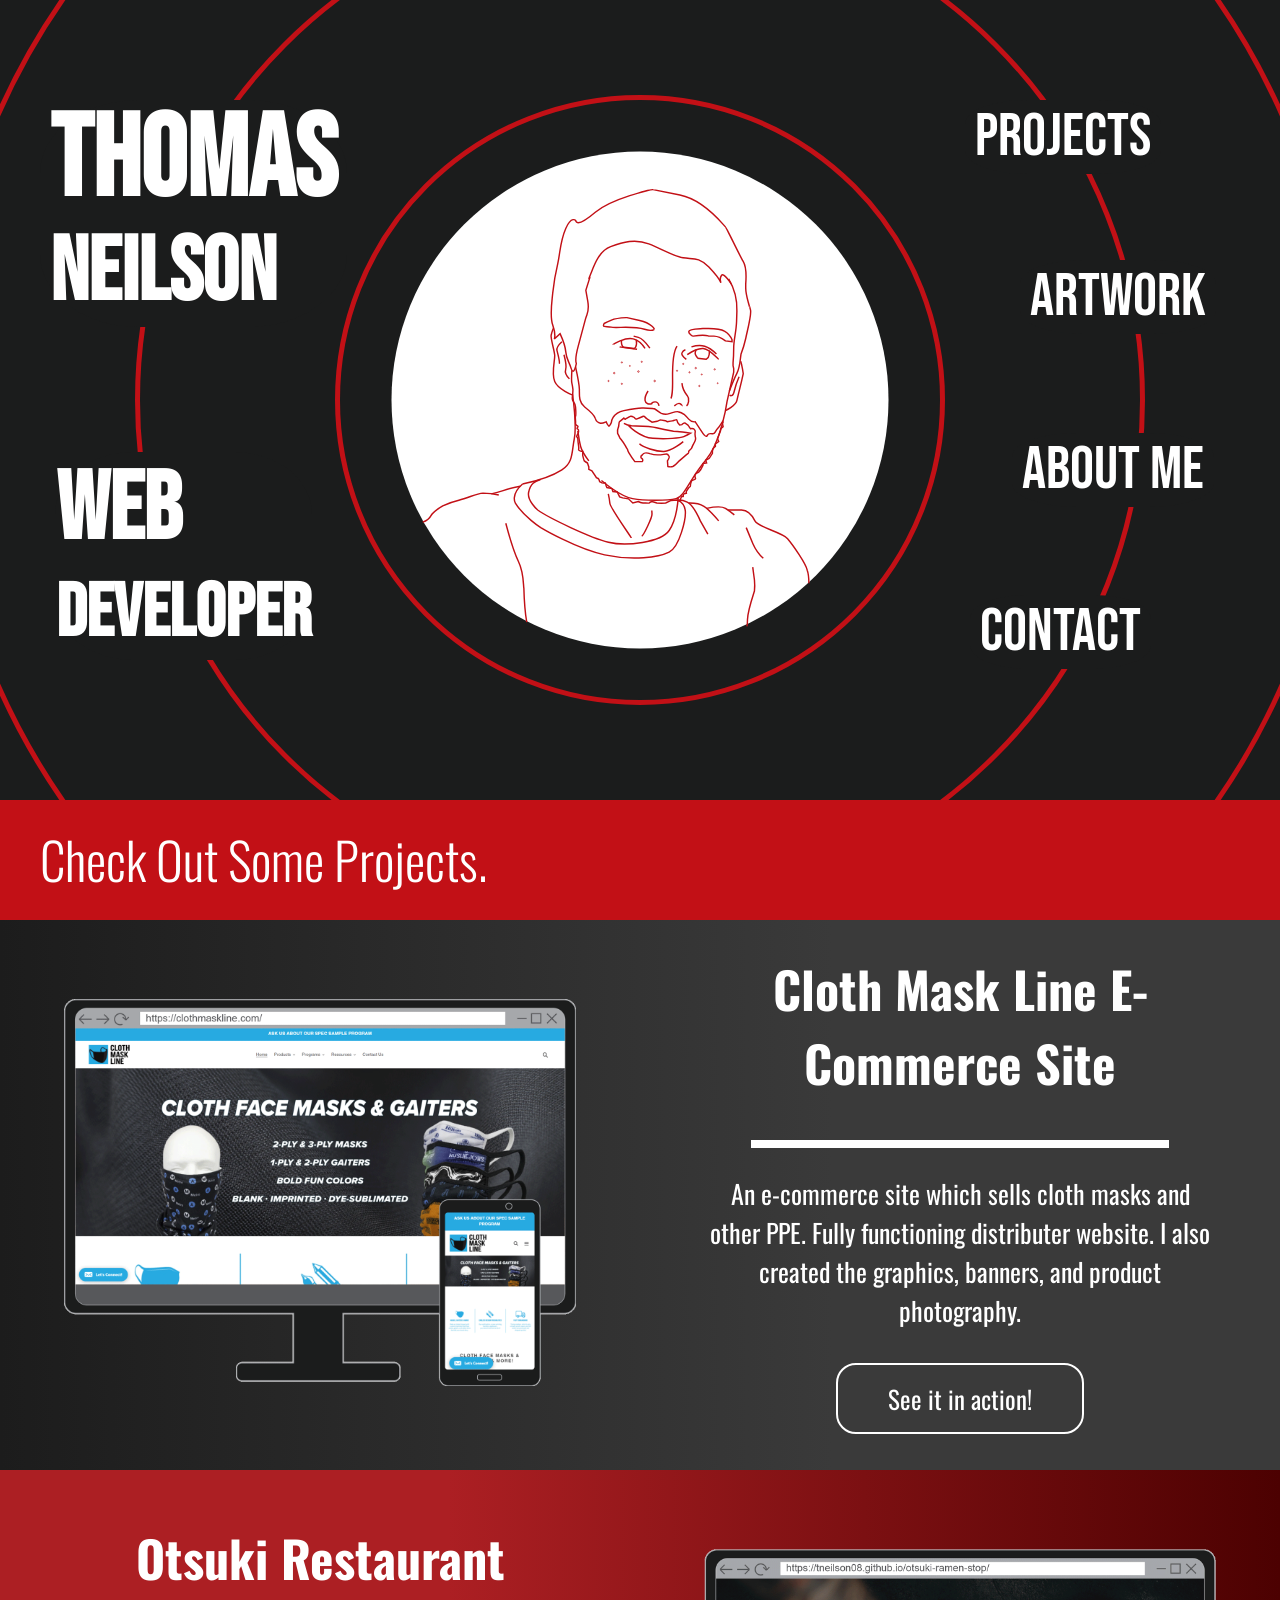
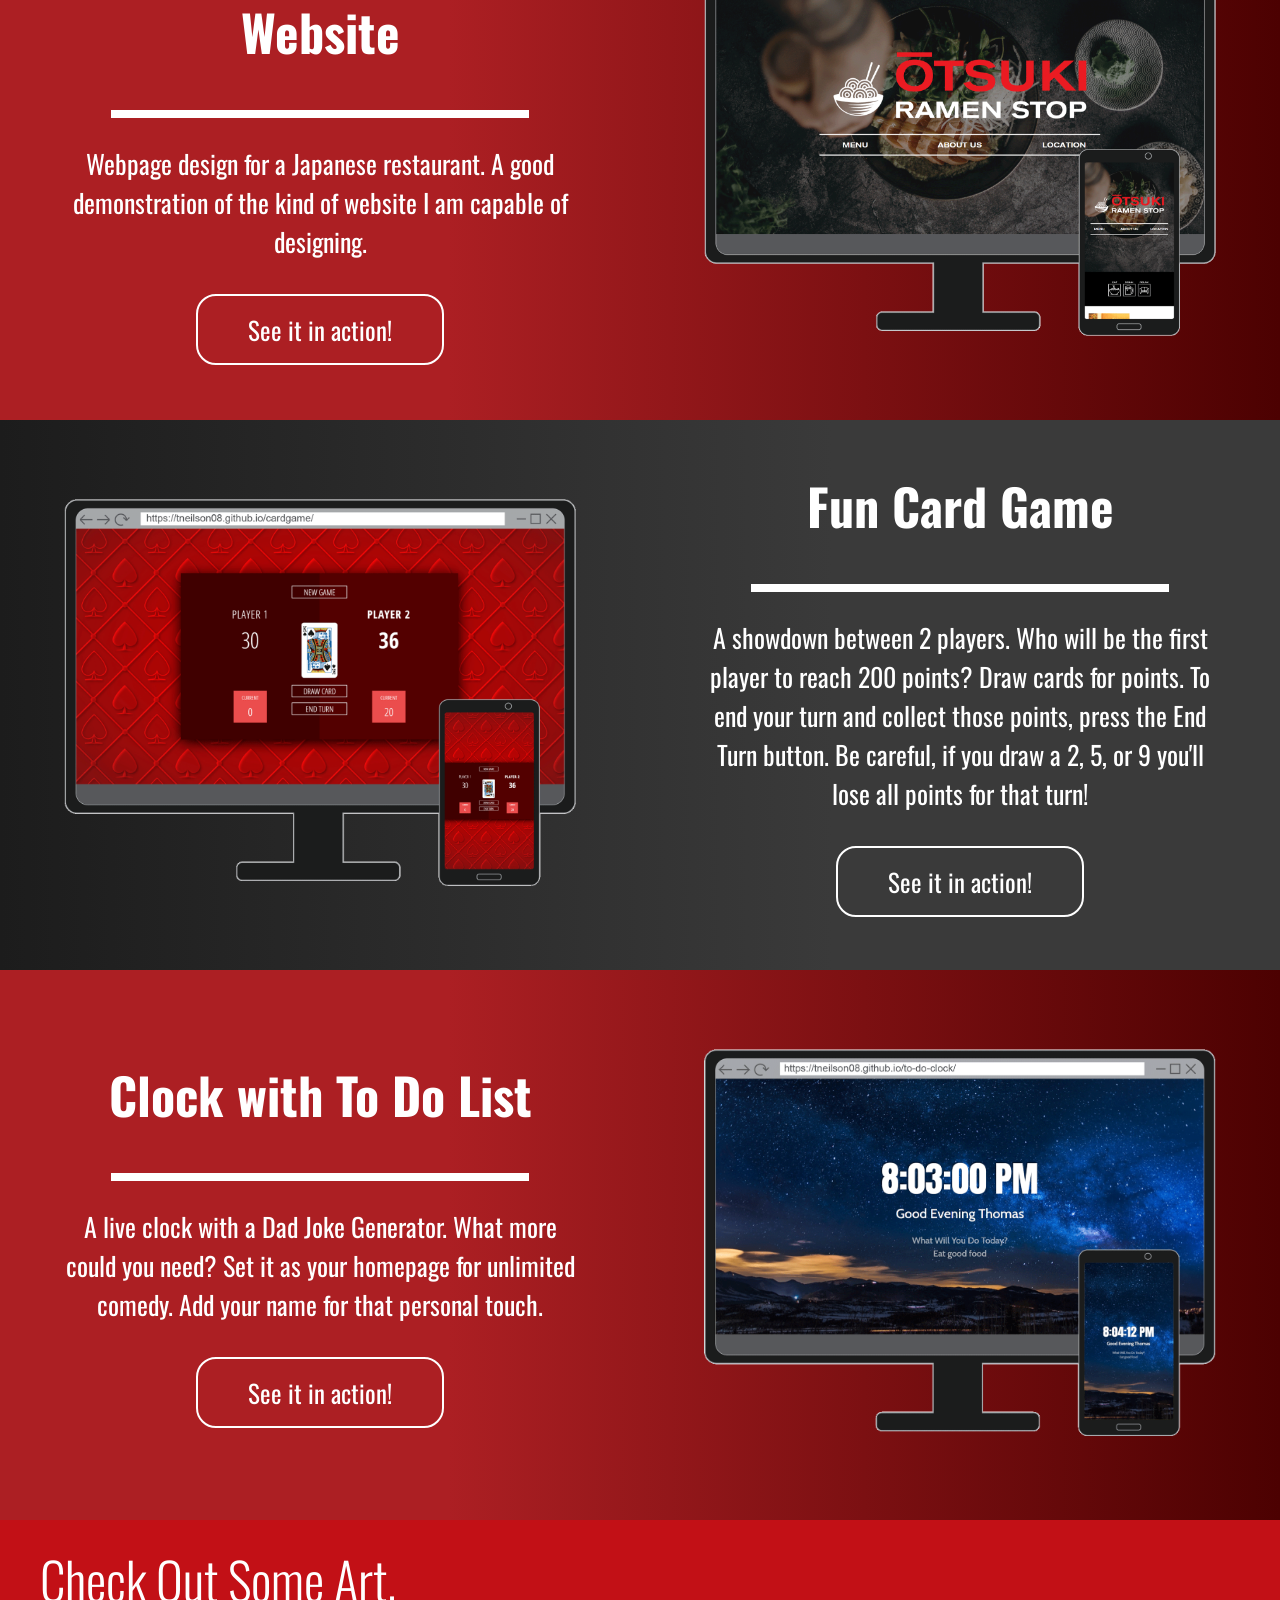
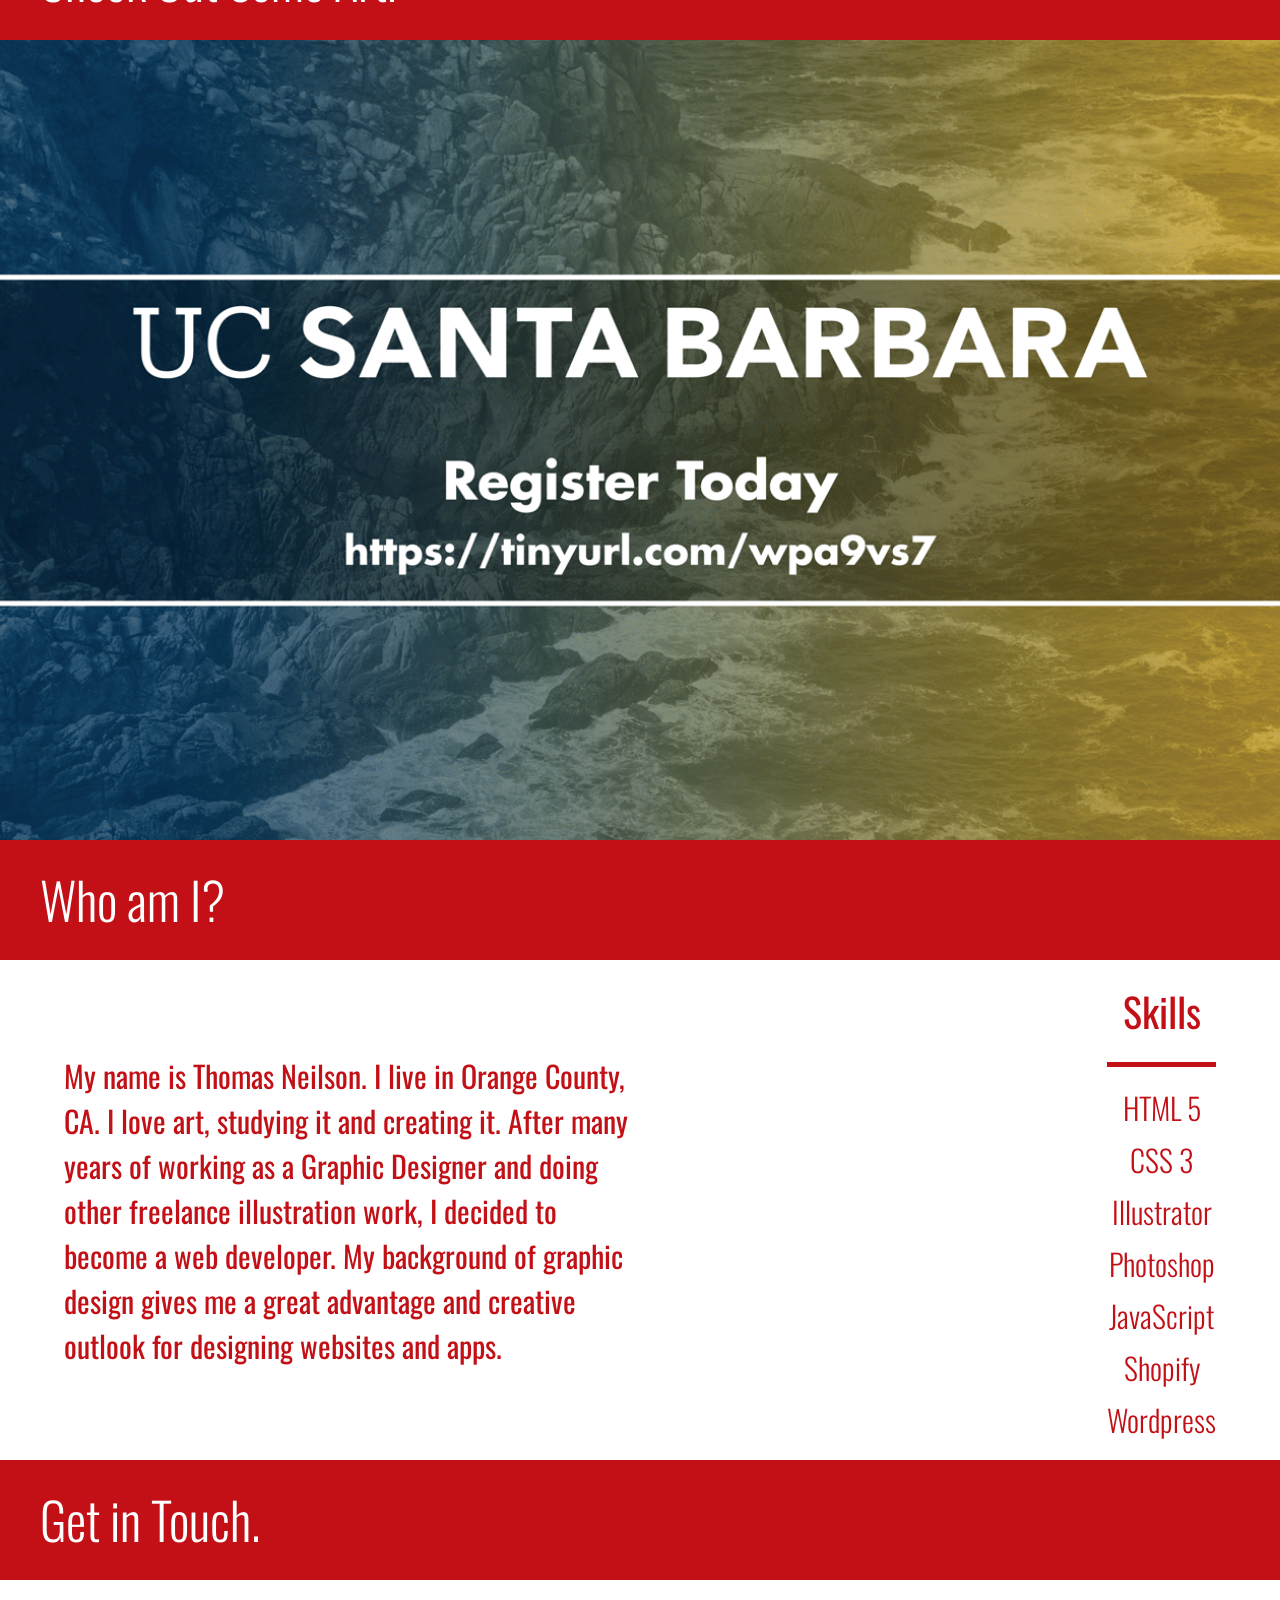
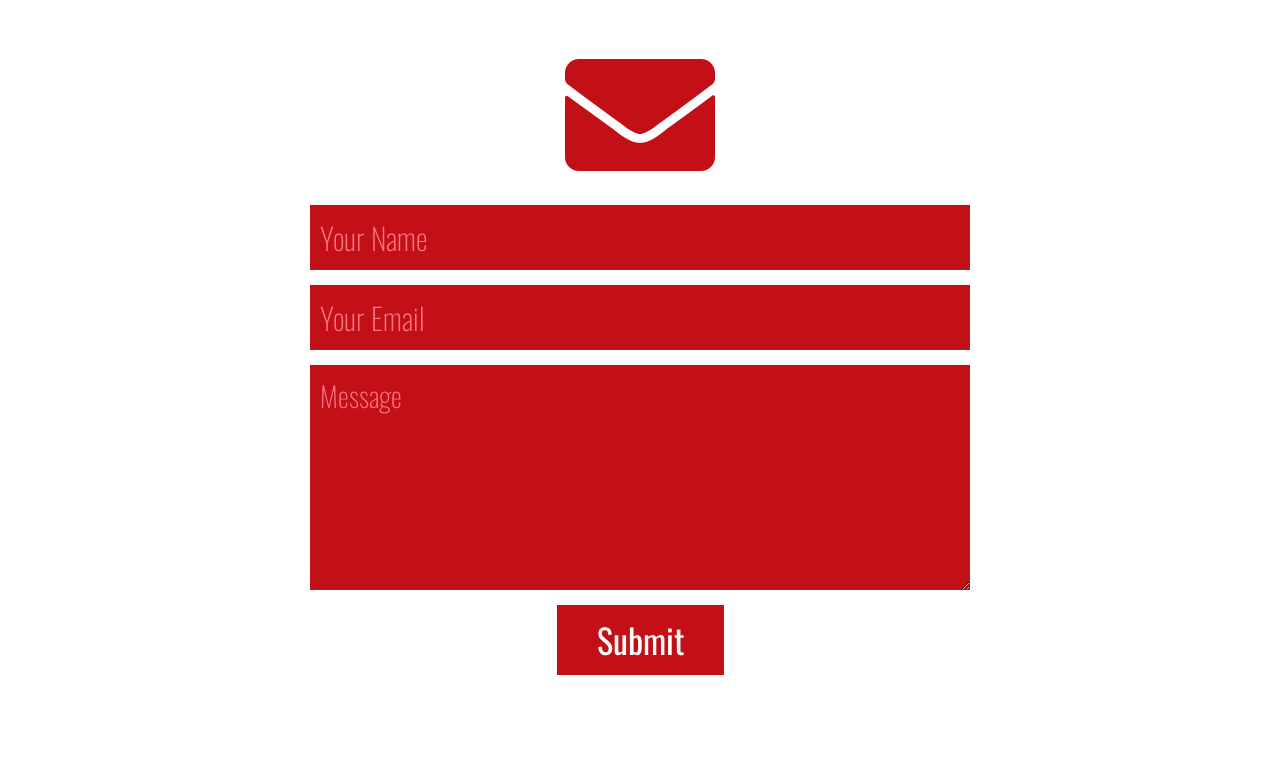
==== commit 45ba0242: "Update index.html" ====
--- a/index.html
+++ b/index.html
@@ -188,17 +188,16 @@
     </div>
     <div class="p3">
       <div class="p3-image">
-        <a href="https://tneilson08.github.io/to-do-clock/" target="_blank"><img src="img/project3.gif" alt="project 3"
+        <a href="http://dadjokeclock.thomasneilson.com/" target="_blank"><img src="img/project3.gif" alt="project 3"
             style="width: 100%;"></a>
       </div>
       <div class="p3-info">
         <div class="project-info">
           <h2>Clock with To Do List</h2>
           <hr>
-          <p>Live clock set to your time zone.
-            Add your name and to-do list. The background images change depending on the time of day.</p>
+          <p>A live clock with a Dad Joke Generator. What more could you need? Set it as your homepage for unlimited comedy. Add your name for that personal touch.</p>
           <br>
-          <a href="https://tneilson08.github.io/to-do-clock/" target="_blank">See it in action!</a>
+          <a href="http://dadjokeclock.thomasneilson.com/" target="_blank">See it in action!</a>
         </div>
       </div>
     </div>
--- a/styles.css
+++ b/styles.css
@@ -258,6 +258,15 @@
 .skills span {
   font-size: 40px;
   text-align: center;
+  font-weight: 400;
+}
+
+.skill-line {
+  background-color: #c21016;
+  height: 5px;
+  width: 100%;
+  margin: 0;
+  padding: 0;
 }
 
 .skill-list-container {
@@ -266,7 +275,7 @@
 }
 
 .skill-words {
-  text-align: right;
+  text-align: center;
 }
 
 .skill-stars img {
@@ -1135,16 +1144,11 @@
 
   .skills span {
     font-size: 35px;
-    text-align: center;
   }
 
   .skill-list-container {
     display: flex;
     justify-content: flex-end;
-  }
-
-  .skill-words {
-    text-align: right;
   }
 
   .skill-stars img {
@@ -1562,17 +1566,20 @@
   }
 
   .skills span {
-    font-size: 35px;
-    text-align: center;
+    font-size: 30px;
+  }
+  
+  .skill-line {
+    background-color: #c21016;
+    height: 4px;
+    width: 100%;
+    margin: 0;
+    padding: 0;
   }
 
   .skill-list-container {
     display: flex;
     justify-content: flex-end;
-  }
-
-  .skill-words {
-    text-align: right;
   }
 
   .skill-stars img {
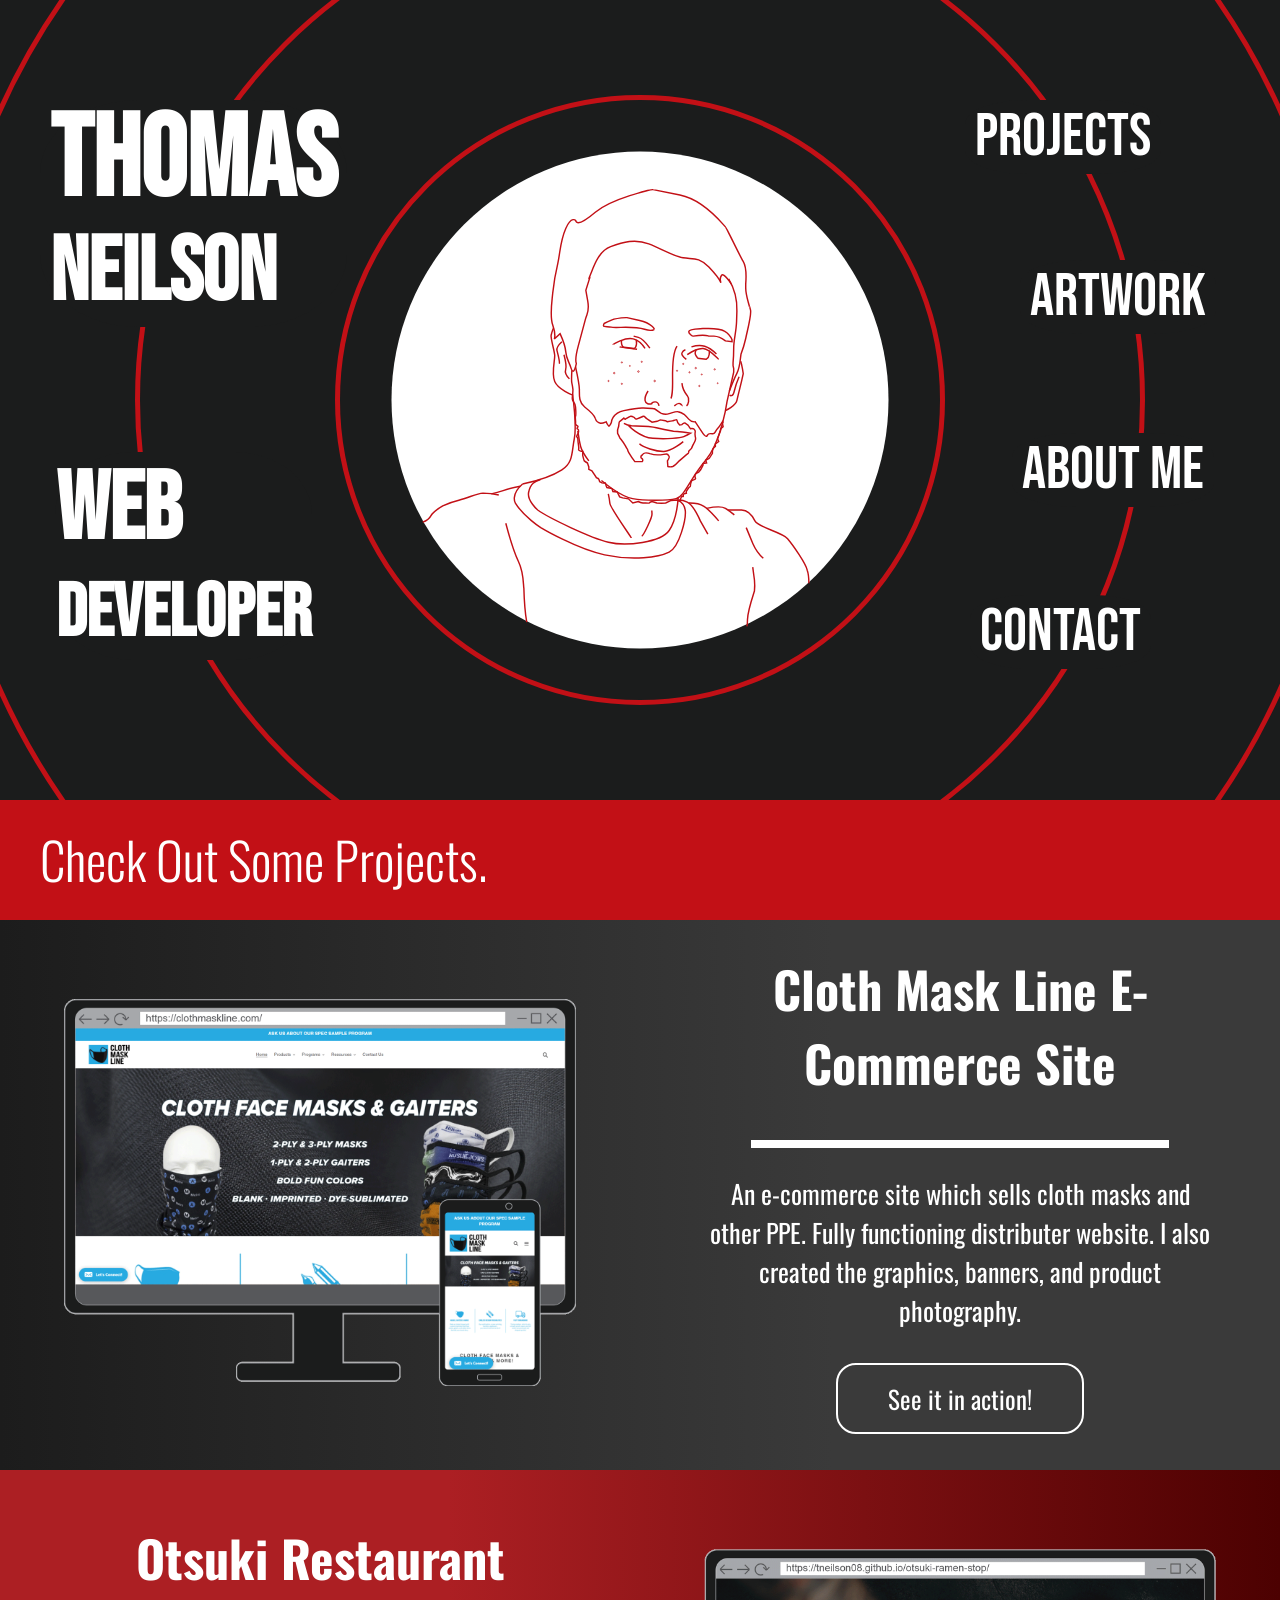
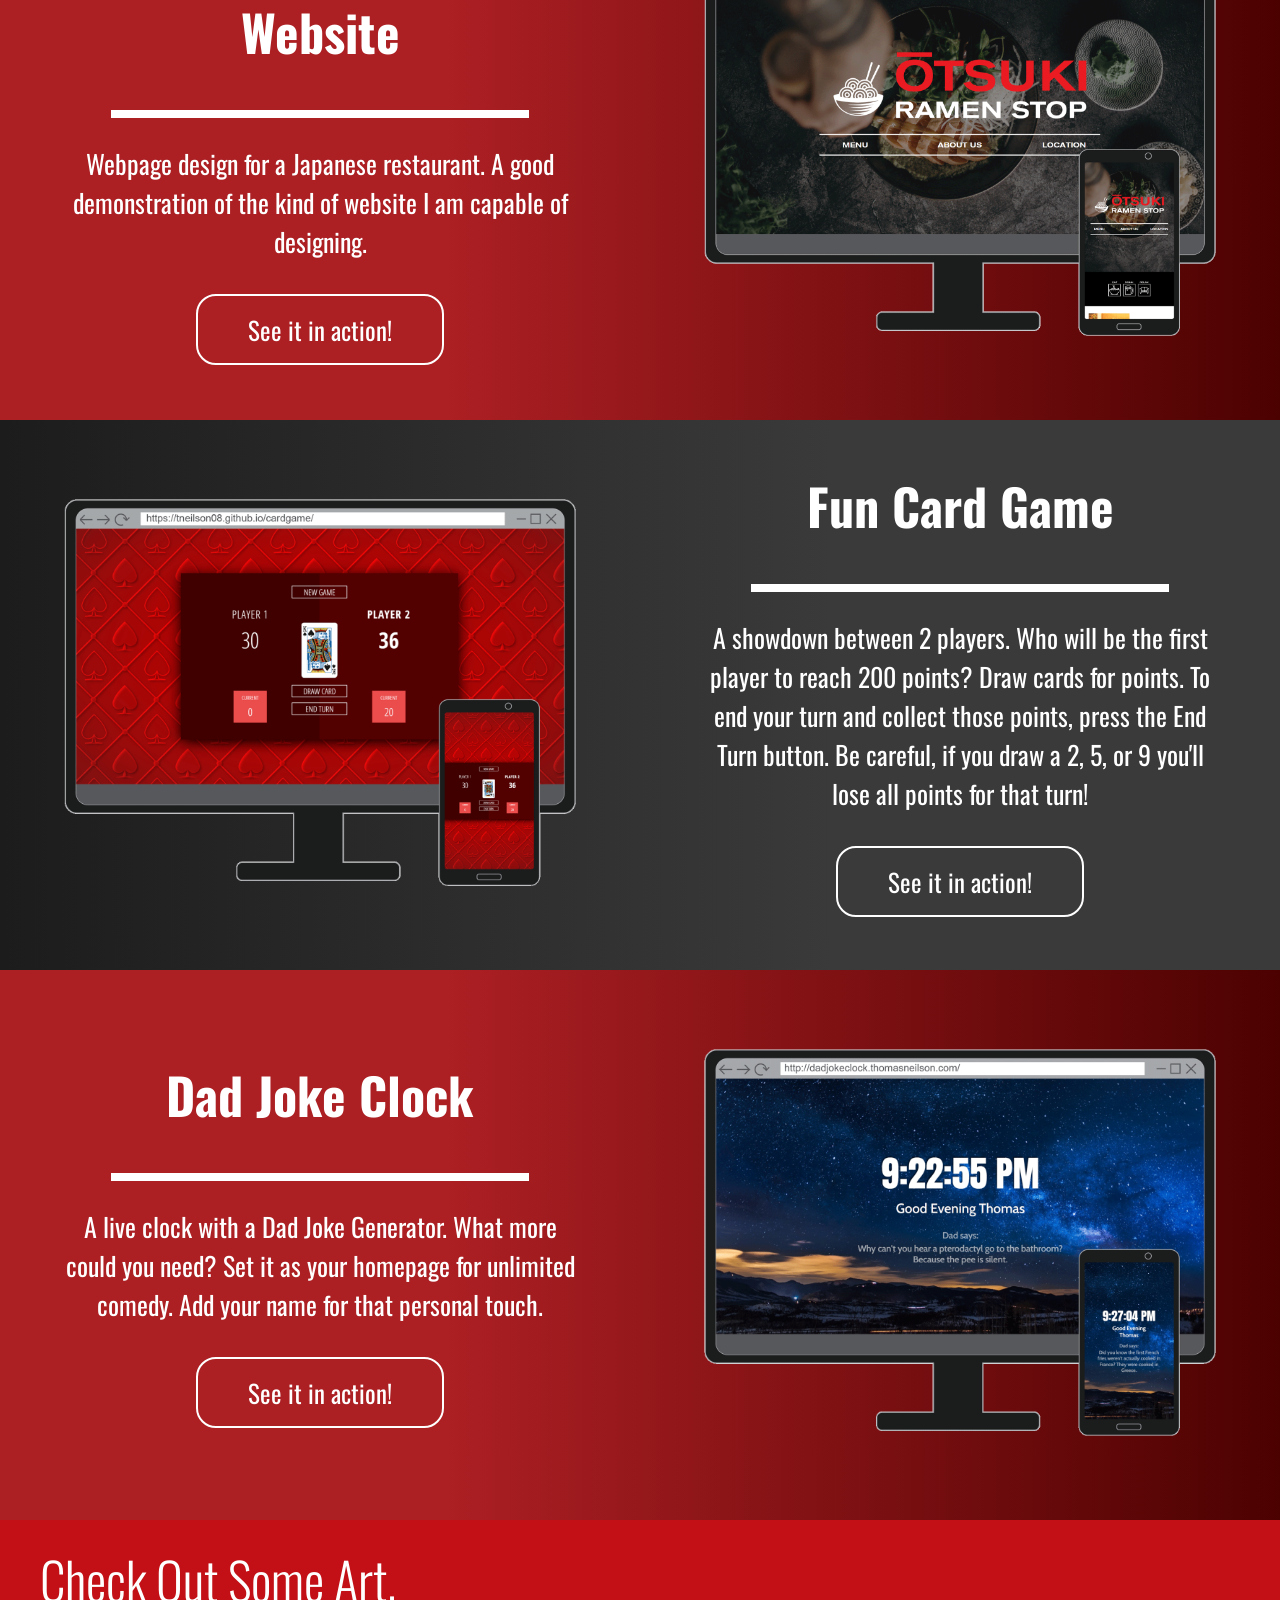
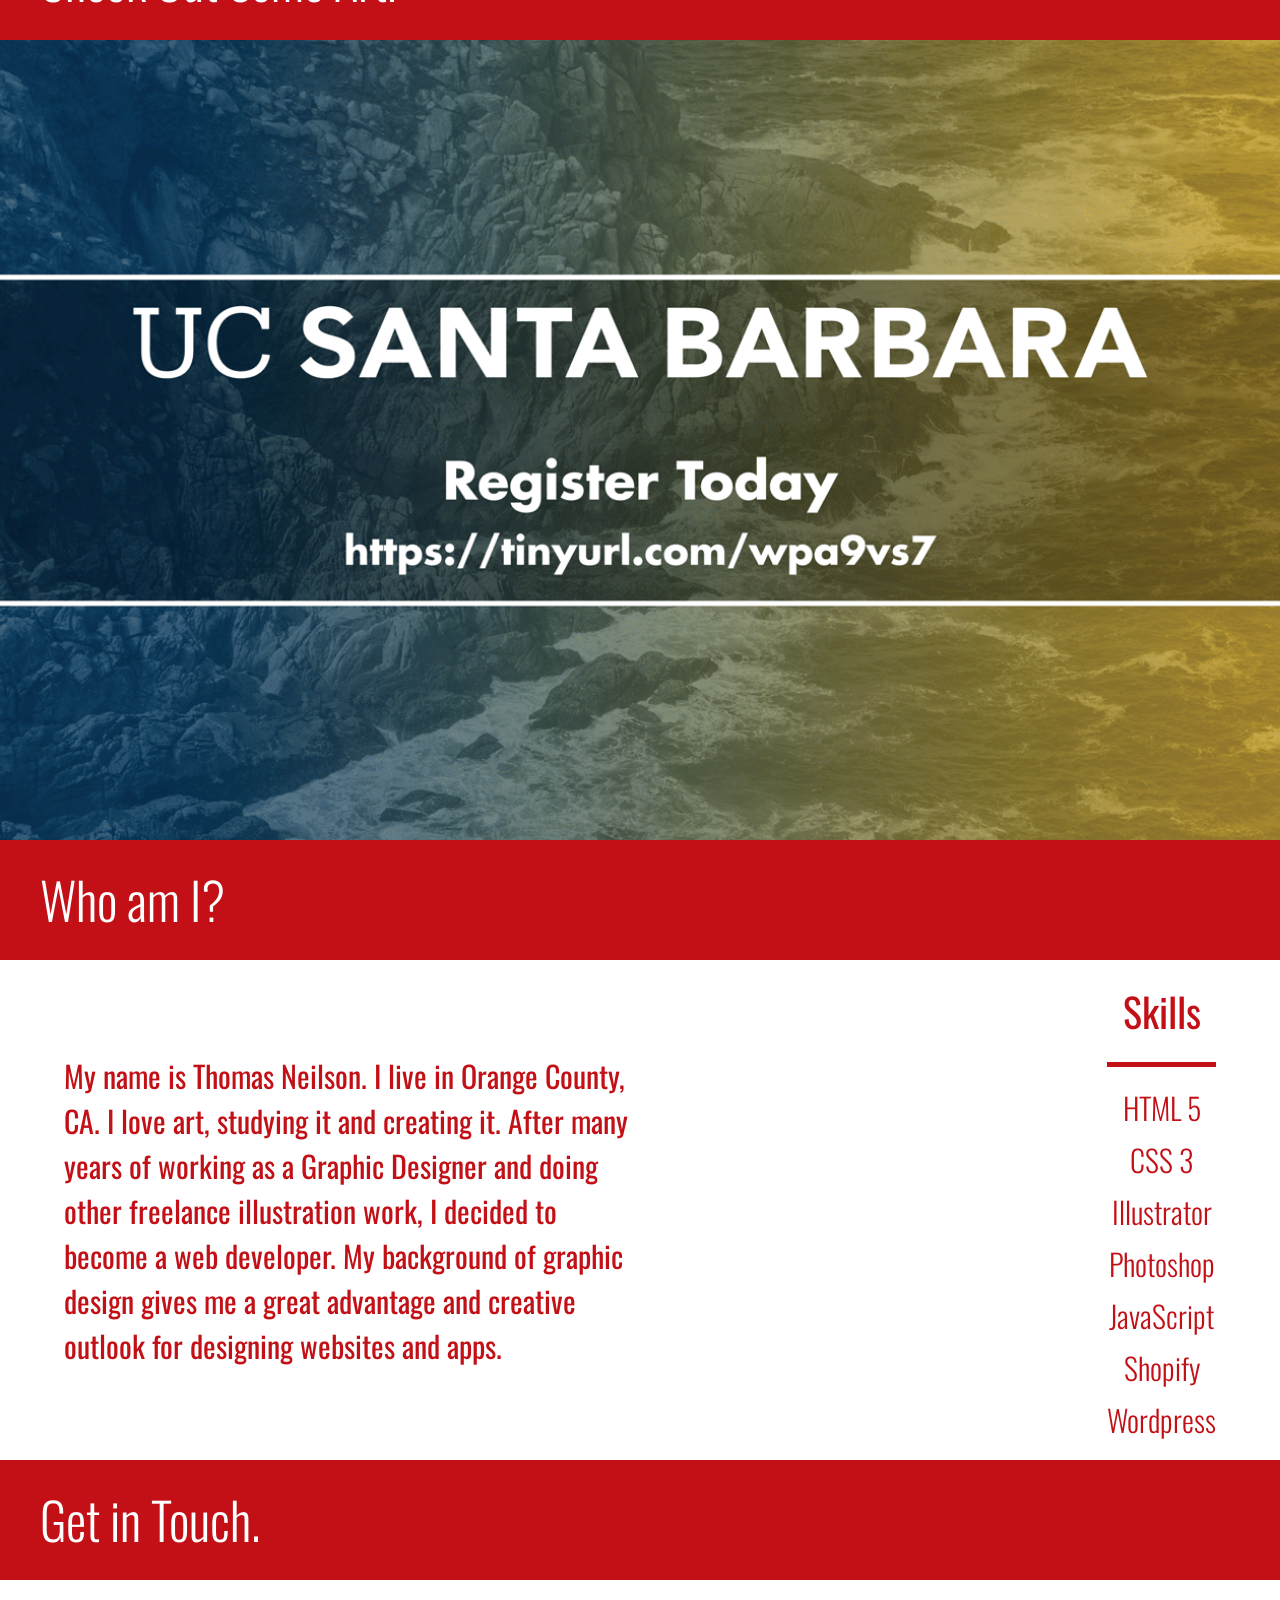
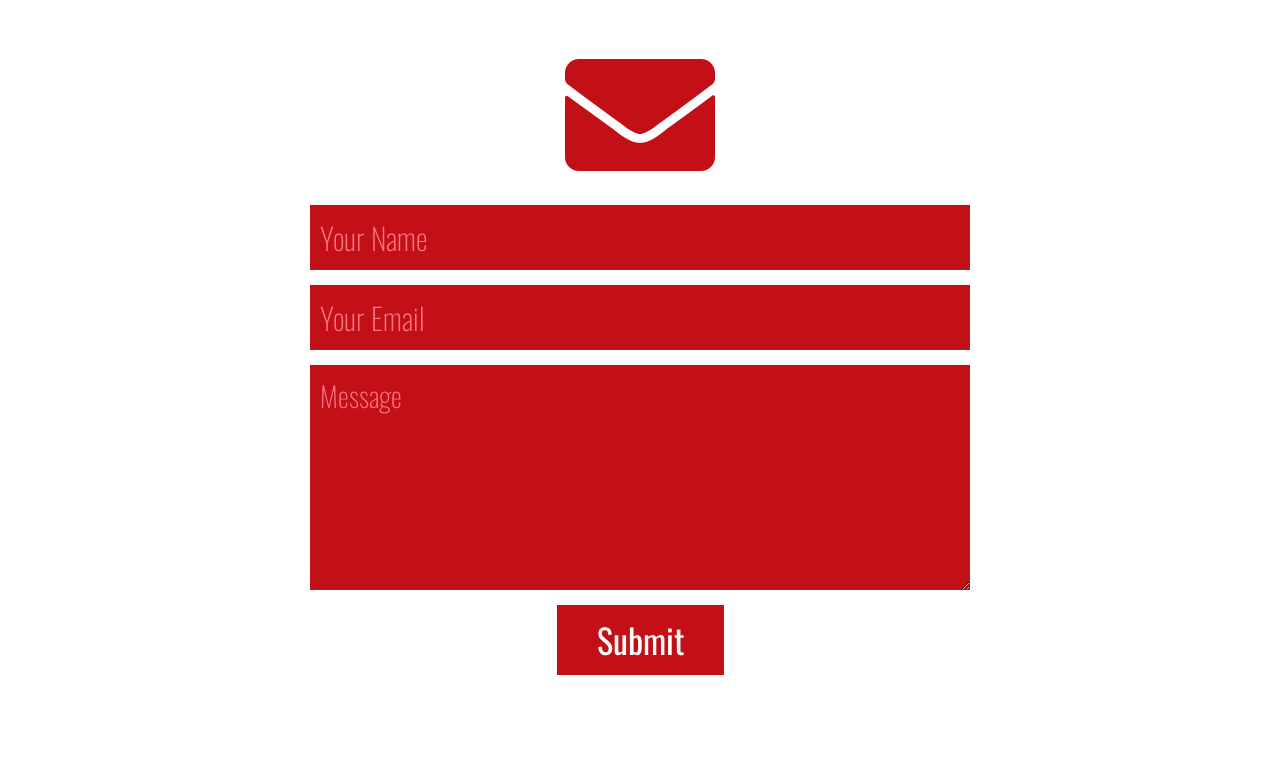
==== commit 90a3e049: "Update index.html" ====
--- a/index.html
+++ b/index.html
@@ -188,12 +188,12 @@
     </div>
     <div class="p3">
       <div class="p3-image">
-        <a href="http://dadjokeclock.thomasneilson.com/" target="_blank"><img src="img/project3.gif" alt="project 3"
+        <a href="http://dadjokeclock.thomasneilson.com/" target="_blank"><img src="img/project3-.gif" alt="project 3"
             style="width: 100%;"></a>
       </div>
       <div class="p3-info">
         <div class="project-info">
-          <h2>Clock with To Do List</h2>
+          <h2>Dad Joke Clock</h2>
           <hr>
           <p>A live clock with a Dad Joke Generator. What more could you need? Set it as your homepage for unlimited comedy. Add your name for that personal touch.</p>
           <br>
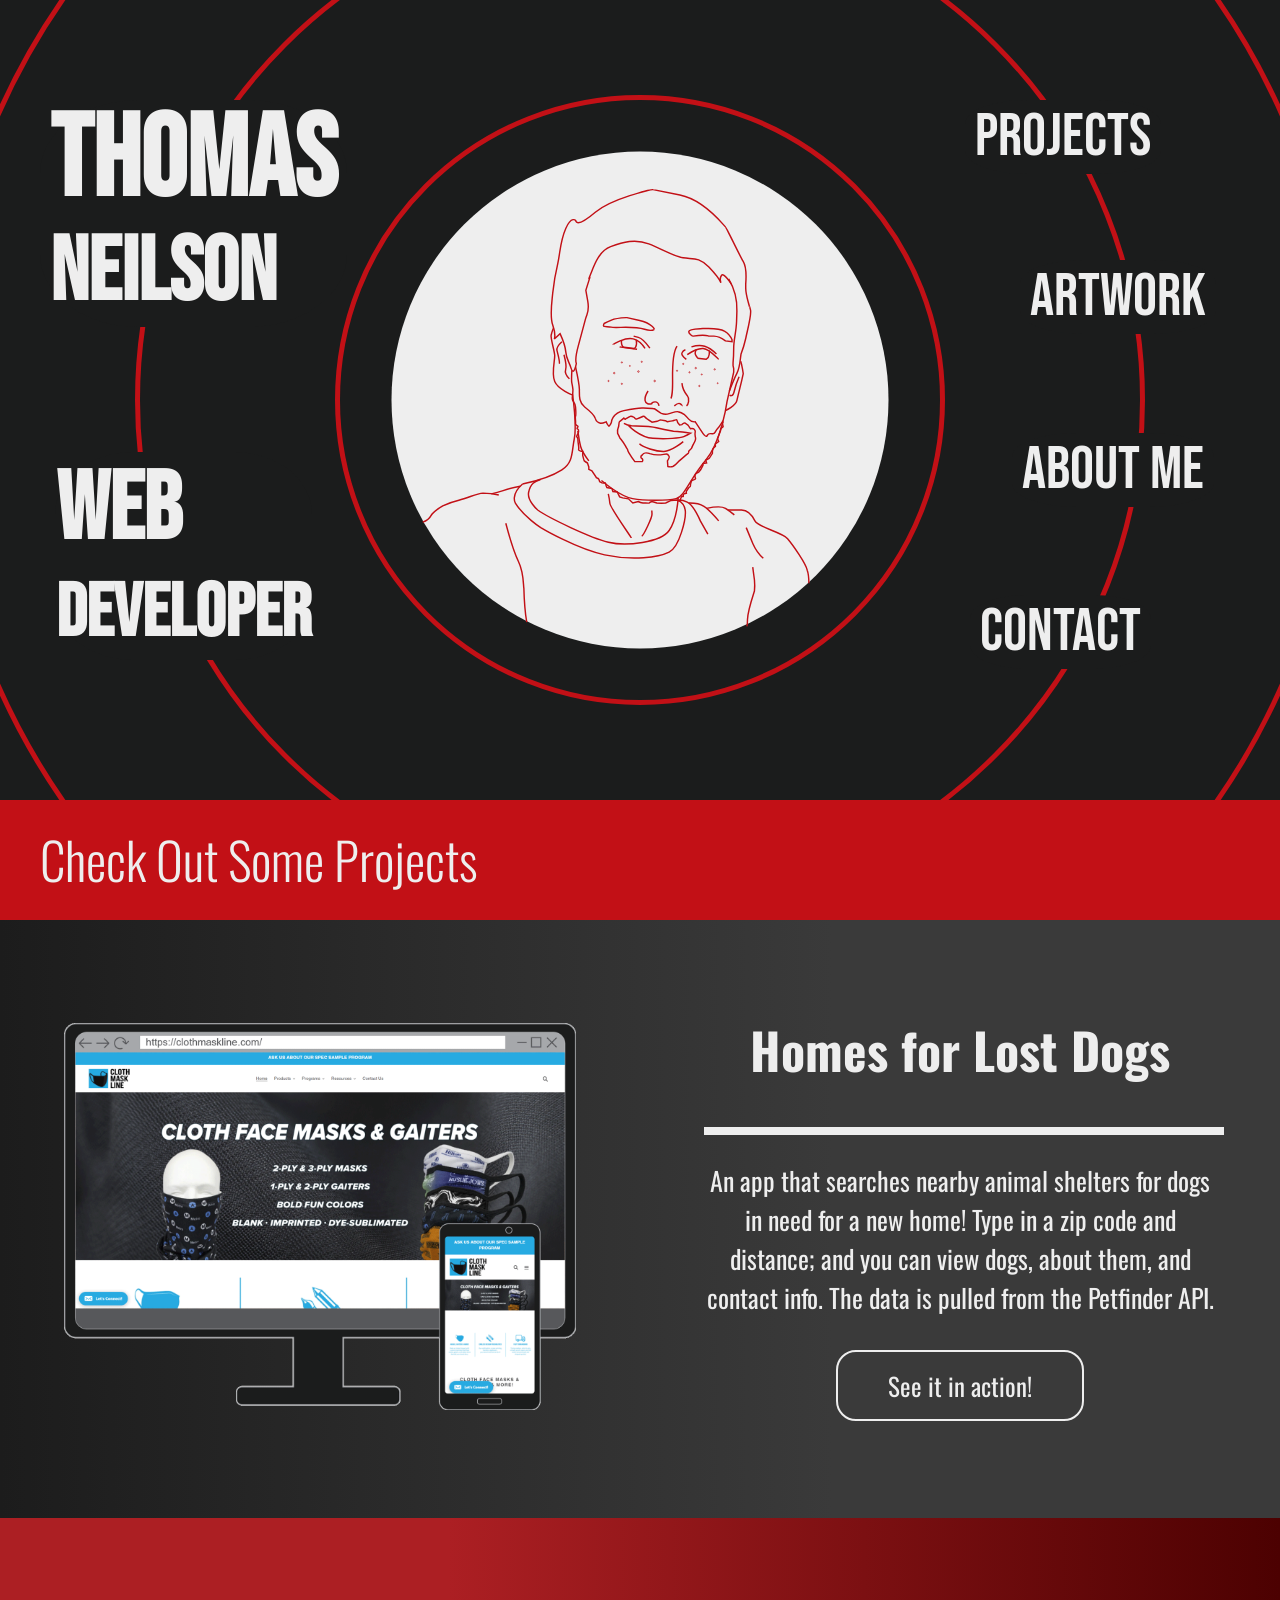
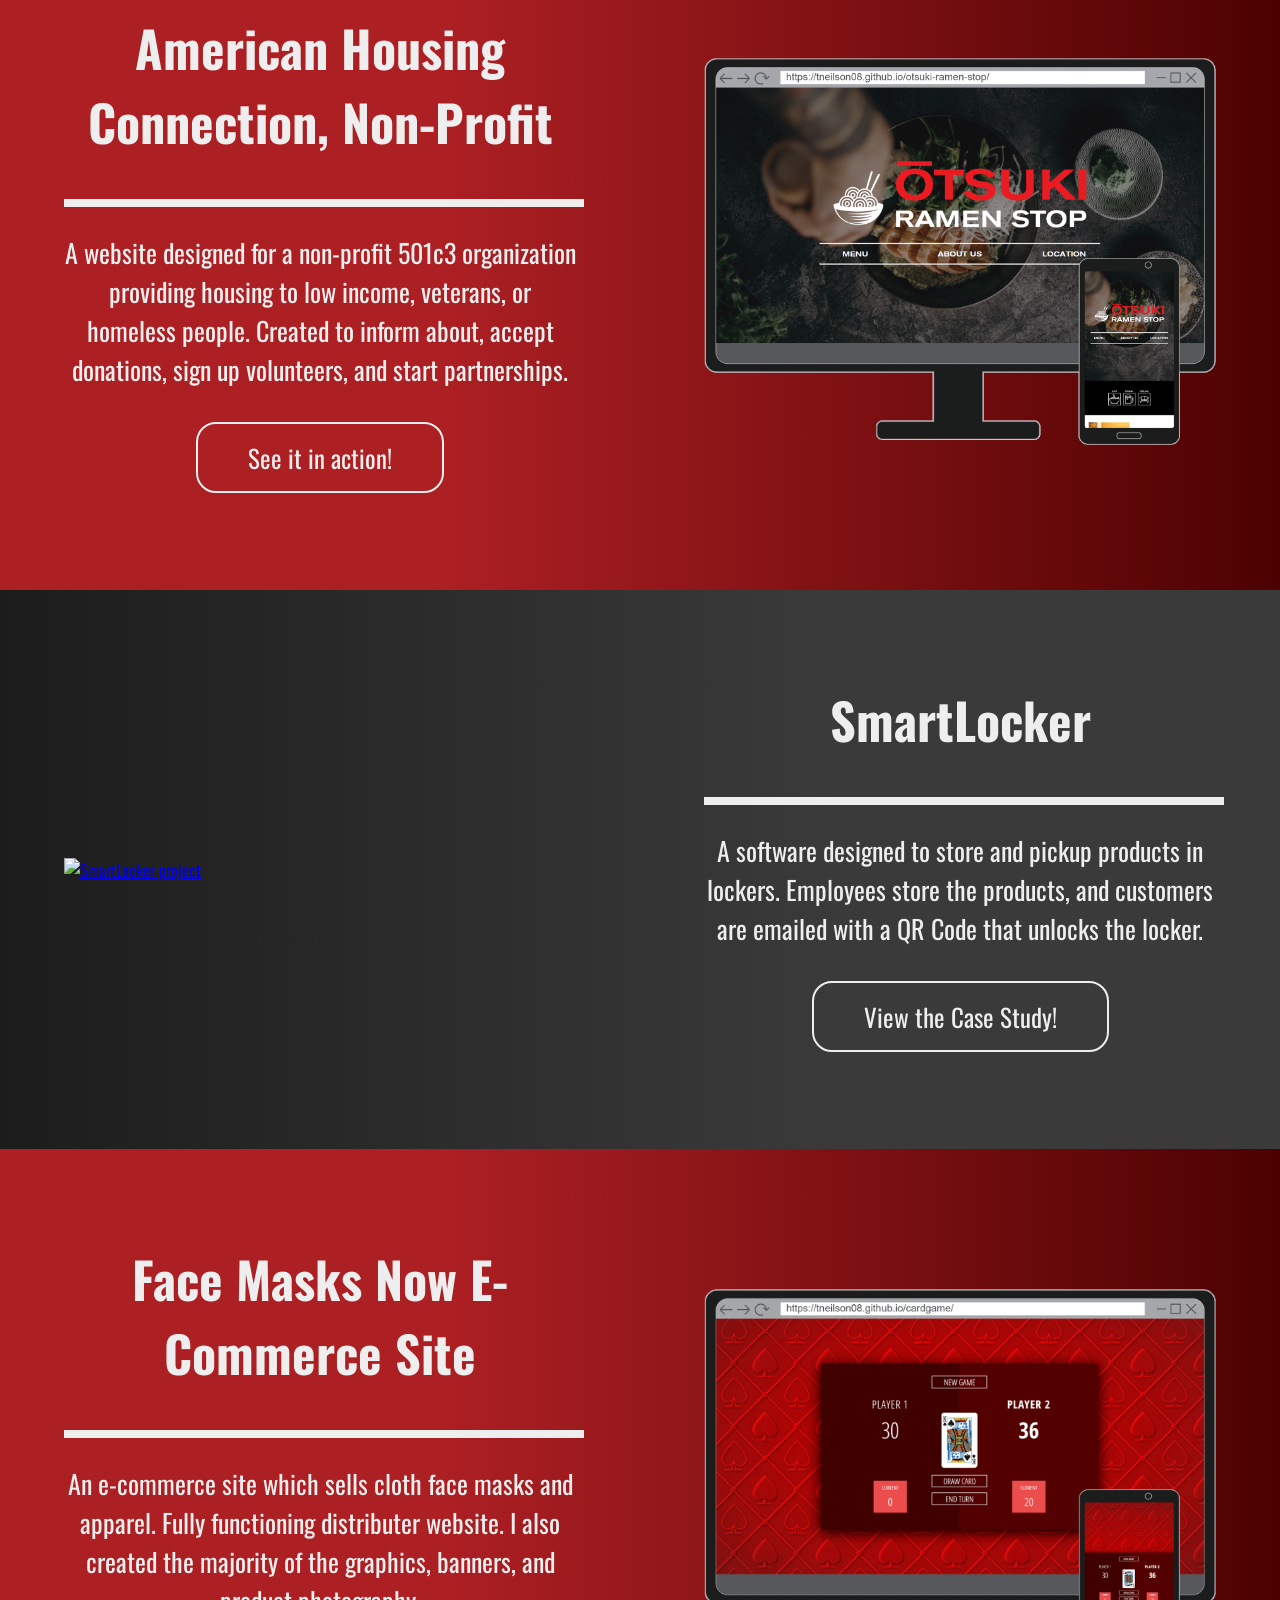
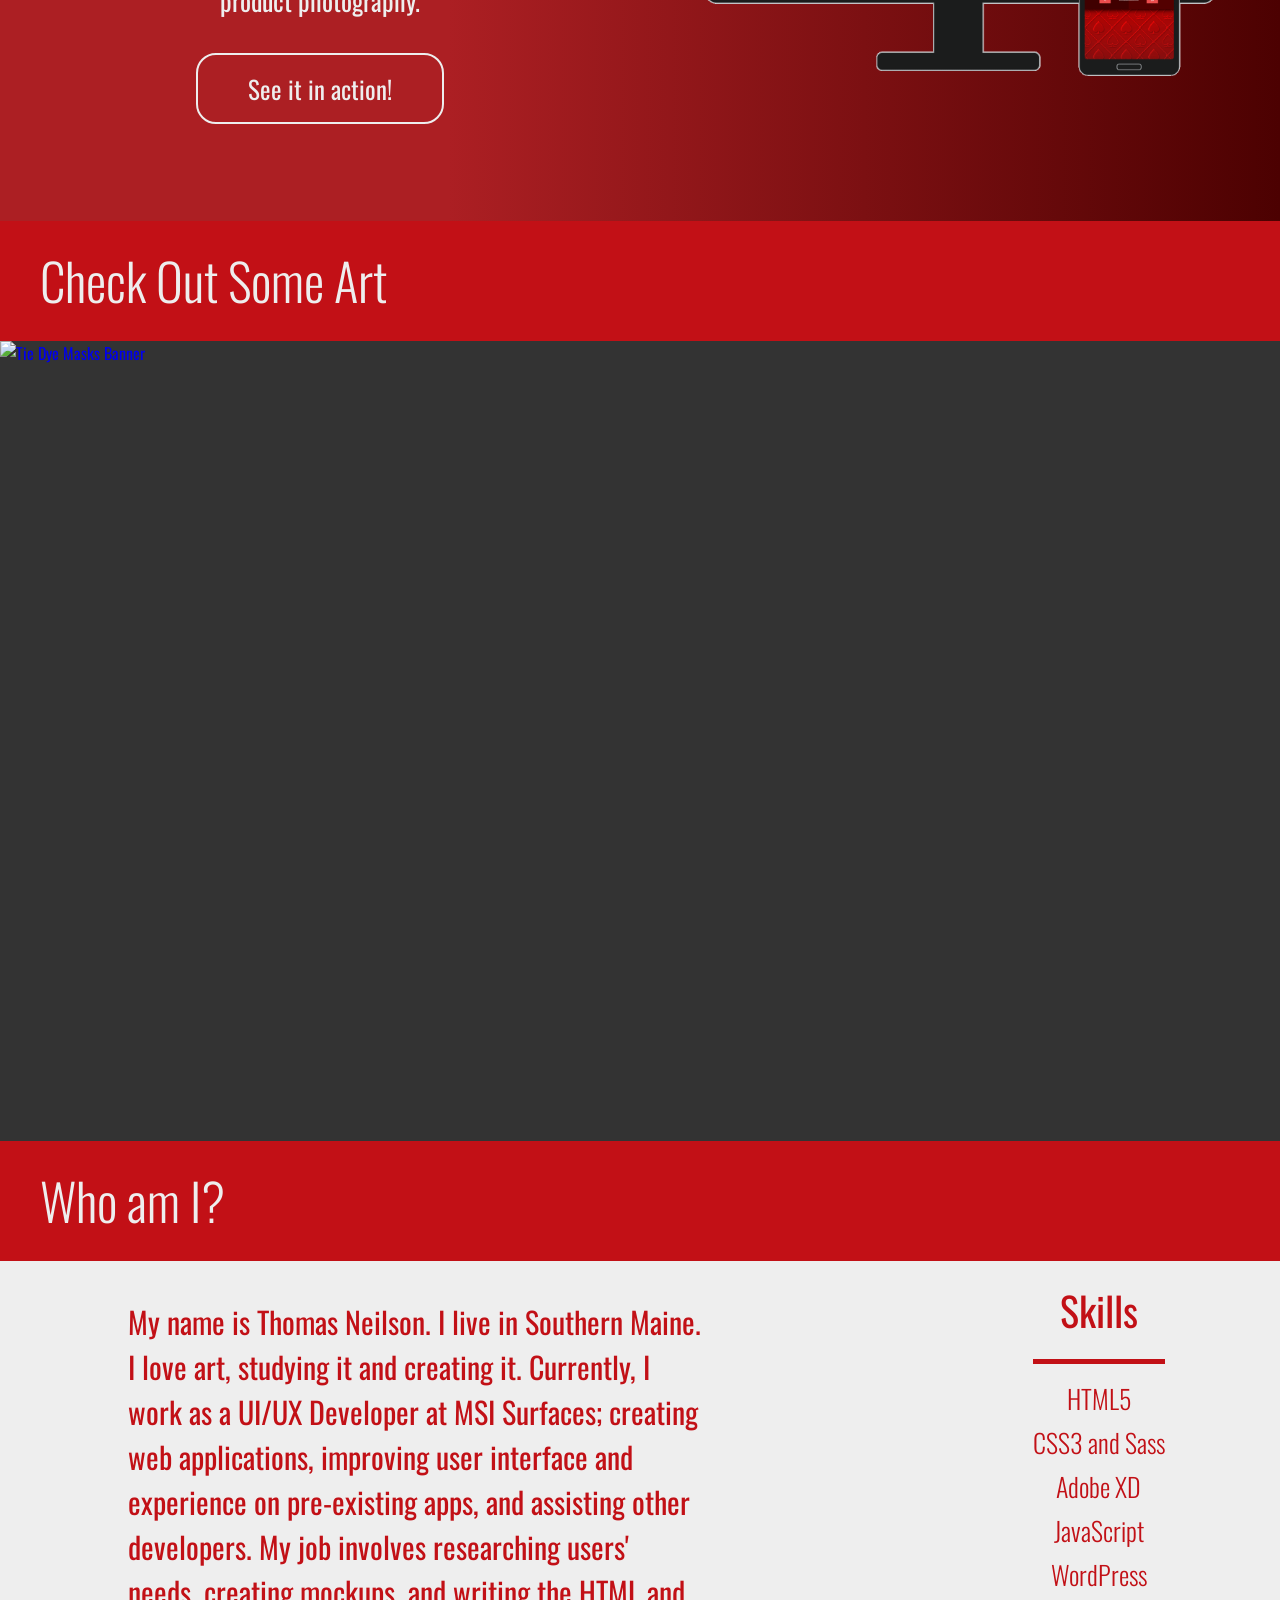
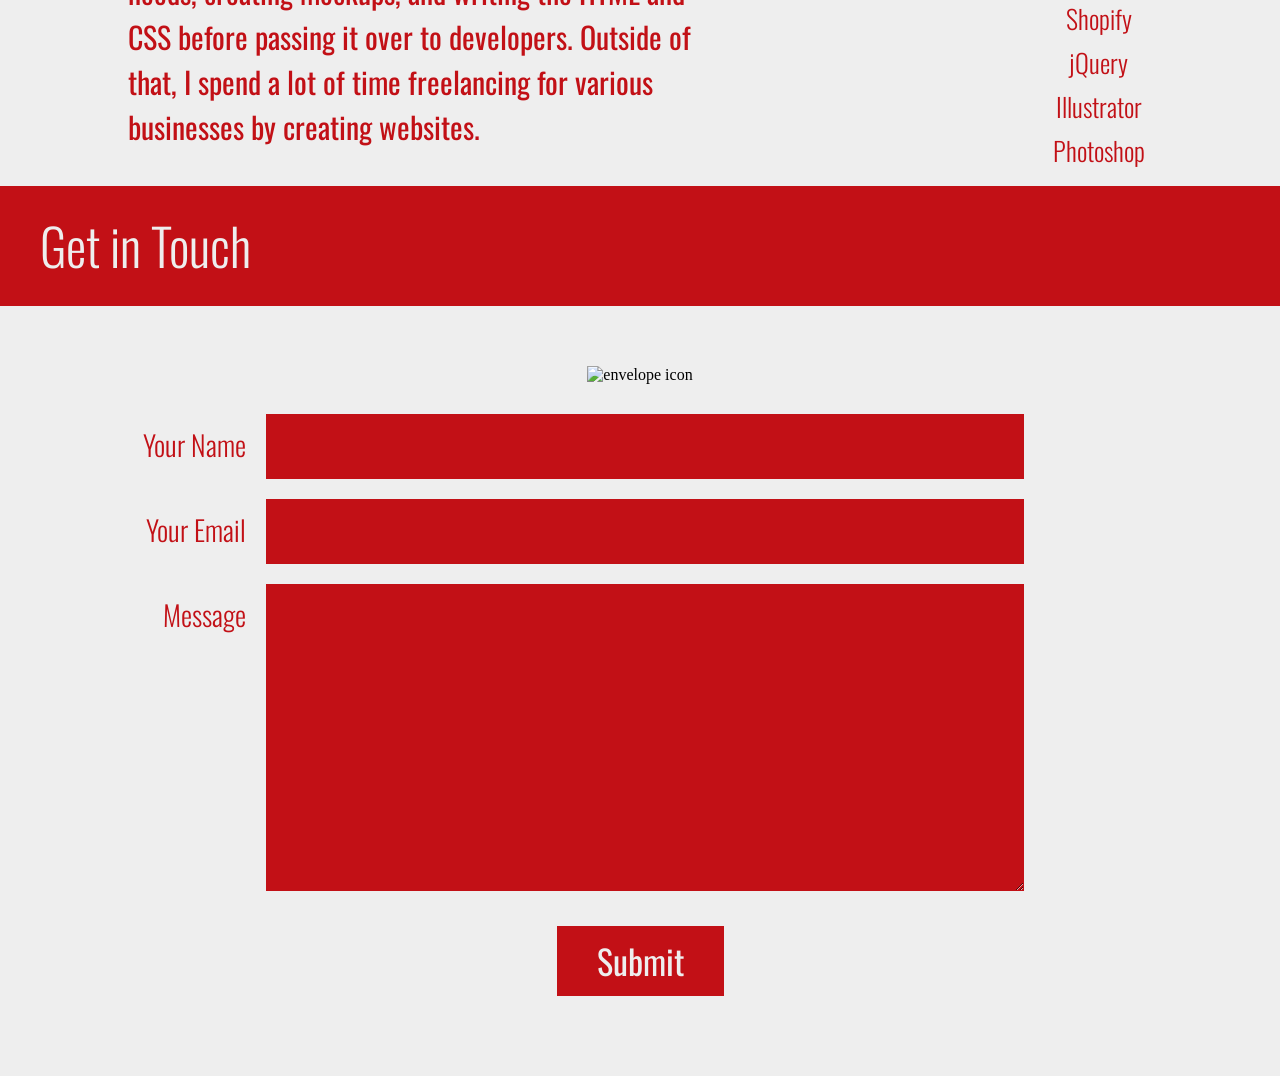
==== commit 36081c55: "File dump" ====
--- a/index.html
+++ b/index.html
@@ -2,9 +2,17 @@
 <html lang="en" dir="ltr">
 
 <head>
+  <!-- Global site tag (gtag.js) - Google Analytics -->
+  <script async src="https://www.googletagmanager.com/gtag/js?id=UA-177397755-1"></script>
+  <script>
+    window.dataLayer = window.dataLayer || [];
+    function gtag(){dataLayer.push(arguments);}
+    gtag('js', new Date());
+
+    gtag('config', 'UA-177397755-1');
+  </script>
   <meta charset="utf-8">
-  <link rel="stylesheet" href="https://pro.fontawesome.com/releases/v5.10.0/css/all.css"
-    integrity="sha384-AYmEC3Yw5cVb3ZcuHtOA93w35dYTsvhLPVnYs9eStHfGJvOvKxVfELGroGkvsg+p" crossorigin="anonymous" />
+  <link rel="stylesheet" href="https://pro.fontawesome.com/releases/v5.10.0/css/all.css" integrity="sha384-AYmEC3Yw5cVb3ZcuHtOA93w35dYTsvhLPVnYs9eStHfGJvOvKxVfELGroGkvsg+p" crossorigin="anonymous"/>
   <link rel="stylesheet" href="styles.css">
   <script src="jquery-3.5.1.min.js"></script>
   <title>Thomas Neilson Web Dev</title>
@@ -140,7 +148,7 @@
       <a href="#projects-header" class="projects">Projects</a>
     </div>
     <div class="artworkbox">
-      <a href="#artwork-header" class="artwork">Artwork</a>
+      <a href="https://gallery.thomasneilson.com/" class="artwork">Artwork</a>
     </div>
     <div class="aboutbox">
       <a href="#aboutme-header" class="aboutme">About Me</a>
@@ -151,80 +159,79 @@
 
   </section>
   <section id="projects-header" class="navi">
-    <h1>Check Out Some Projects.</h1>
+    <h1>Check Out Some Projects</h1>
   </section>
   <section class="all-projects">
-    <div class="p1">
-      <div class="p1-image">
-        <a href="https://clothmaskline.com/" target="_blank"><img src="img/project1.gif" alt="project 1"
-            style="width: 100%;"></a>
-      </div>
-      <div class="p1-info">
-        <div class="project-info">
-          <h2>Cloth Mask Line E-Commerce Site</h2>
+    <div class="project">
+      <div class="project-image">
+        <a href="https://homesforlostdogs.com/" target="_blank"><img src="img/project1.gif" alt="Homes for Lost Dogs project"></a>
+      </div>
+      <div class="project-info">
+        <div>
+          <h2>Homes for Lost Dogs</h2>
           <hr>
-          <p>An e-commerce site which sells cloth masks and other PPE. Fully functioning distributer website. I also
-            created the graphics, banners, and product photography.</p>
+          <p>An app that searches nearby animal shelters for dogs in need for a new home! Type in a zip code and distance; and you can view dogs, about them, and contact info. The data is pulled from the Petfinder API.</p>
           <br>
-          <a href="https://clothmaskline.com/" target="_blank">See it in action!</a>
-        </div>
-      </div>
-    </div>
-    <div class="p2">
-      <div class="p2-image">
-        <a href="https://tneilson08.github.io/otsuki-ramen-stop/" target="_blank"><img src="img/project2.gif"
-            alt="project 2" style="width: 100%;"></a>
-      </div>
-      <div class="p2-info">
-        <div class="project-info">
-          <h2>Otsuki Restaurant Website</h2>
+          <a href="https://homesforlostdogs.com/" target="_blank">See it in action!</a>
+        </div>
+      </div>
+    </div>
+
+
+    <div class="project">
+      <div class="project-image">
+        <a href="https://americanhousingconnection.org/" target="_blank"><img src="img/project2.gif" alt="American Housing Connection project"></a>
+      </div>
+      <div class="project-info">
+        <div>
+          <h2>American Housing Connection, Non-Profit</h2>
           <hr>
-          <p>Webpage design for a Japanese restaurant. A good demonstration of the kind of website I am capable of
-            designing.</p>
+          <p>A website designed for a non-profit 501c3 organization providing housing to low income, veterans, or homeless people. Created to inform about, accept donations, sign up volunteers, and start partnerships.</p>
           <br>
-          <a href="https://tneilson08.github.io/otsuki-ramen-stop/" target="_blank">See it in action!</a>
-        </div>
-      </div>
-    </div>
-    <div class="p3">
-      <div class="p3-image">
-        <a href="http://dadjokeclock.thomasneilson.com/" target="_blank"><img src="img/project3-.gif" alt="project 3"
-            style="width: 100%;"></a>
-      </div>
-      <div class="p3-info">
-        <div class="project-info">
-          <h2>Dad Joke Clock</h2>
+          <a href="https://americanhousingconnection.org/" target="_blank">See it in action!</a>
+        </div>
+      </div>
+    </div>
+
+    <div class="project">
+      <div class="project-image">
+        <a href="/smartlocker.html" target="_blank"><img src="img/smartlocker.gif" alt="SmartLocker project"></a>
+      </div>
+      <div class="project-info">
+        <div>
+          <h2>SmartLocker</h2>
           <hr>
-          <p>A live clock with a Dad Joke Generator. What more could you need? Set it as your homepage for unlimited comedy. Add your name for that personal touch.</p>
+          <p>A software designed to store and pickup products in lockers. Employees store the products, and customers are emailed with a QR Code that unlocks the locker.</p>
           <br>
-          <a href="http://dadjokeclock.thomasneilson.com/" target="_blank">See it in action!</a>
-        </div>
-      </div>
-    </div>
-    <div class="p4">
-      <div class="p4-image">
-        <a href="https://tneilson08.github.io/cardgame/" target="_blank"><img src="img/project4.gif" alt="project 4"
-            style="width: 100%;"></a>
-      </div>
-      <div class="p4-info">
-        <div class="project-info">
-          <h2>Fun Card Game</h2>
+          <a href="/smartlocker.html" target="_blank">View the Case Study!</a>
+        </div>
+      </div>
+    </div>
+
+    <div class="project">
+      <div class="project-image">
+        <a href="https://facemasksnow.org/" target="_blank"><img src="img/project4.gif" alt="FaceMasksNow project"></a>
+      </div>
+      <div class="project-info">
+        <div>
+          <h2>Face Masks Now E-Commerce Site</h2>
           <hr>
-          <p>A showdown between 2 players. Who will be the first player to reach 200 points? Draw cards for points. To
-            end your turn and collect those points, press the End Turn button. Be careful, if you draw a 2, 5, or 9
-            you'll lose all points for that turn!</p>
+          <p>An e-commerce site which sells cloth face masks and apparel. Fully functioning distributer website. I also created the majority of the graphics, banners, and product photography.</p>
           <br>
-          <a href="https://tneilson08.github.io/cardgame/" target="_blank">See it in action!</a>
-        </div>
-      </div>
-    </div>
+          <a href="https://facemasksnow.org/" target="_blank">See it in action!</a>
+        </div>
+      </div>
+    </div>
+
   </section>
 
   <section id="artwork-header" class="navi">
-    <h1>Check Out Some Art.</h1>
+    <h1>Check Out Some Art</h1>
   </section>
 
   <section id="all-artwork">
+    <a href="https://gallery.thomasneilson.com/">
+    <img src="img/tie-dye-banner.gif" alt="Tie Dye Masks Banner" class="slideshow-img">
     <img src="img/UCSB-Postcard-60.gif" alt="UCSB postcard" class="slideshow-img">
     <img src="img/GM-neon.gif" alt="GM Neon logo" class="slideshow-img">
     <img src="img/no-downhill.gif" alt="No Downhill Snowballs Poster" class="slideshow-img">
@@ -234,6 +241,7 @@
     <img src="img/good-boy.gif" alt="Good Boy" class="slideshow-img">
     <img src="img/tiger-circles.png" alt="tiger cirlces" class="slideshow-img">
     <img src="img/TMU.png" alt="TMU LAPD" class="slideshow-img">
+    </a>
   </section>
 
   <section id="aboutme-header" class="navi">
@@ -243,65 +251,59 @@
   <section id="aboutme">
     <div class="text-content">
       <div class="about-text">
-        <p>My name is Thomas Neilson. I live in Orange County, CA. I love art, studying it and creating it. After many
-          years of working as a Graphic Designer and doing other freelance illustration work, I decided to become a web
-          developer. My background of graphic design gives me a great advantage and creative outlook for designing
-          websites and apps. </p>
+        <p>My name is Thomas Neilson. I live in Southern Maine. I love art, studying it and creating it. Currently, I work as
+          a UI/UX Developer at MSI Surfaces; creating web applications, improving user interface and experience on pre-existing
+          apps, and assisting other developers. My job involves researching users' needs, creating mockups, and writing the HTML
+          and CSS before passing it over to developers. Outside of that, I spend a lot of time freelancing for various businesses 
+          by creating websites.</p>
       </div>
       <div class="skills">
-        <!-- <span><p>Skills</p></span> -->
         <div class="skill-list-container">
           <div class="skill-words">
             <span>
               <p>Skills</p>
             </span>
             <div class="skill-line"></div>
-            <p>HTML 5</p>
-            <p>CSS 3</p>
+            <p>HTML5</p>
+            <p>CSS3 and Sass</p>
+            <p>Adobe XD</p>
+            <p>JavaScript</p>
+            <p>WordPress</p>
+            <p>Shopify</p>
+            <p>jQuery</p>
             <p>Illustrator</p>
             <p>Photoshop</p>
-            <p>JavaScript</p>
-            <p>Shopify</p>
-            <p>Wordpress</p>
           </div>
-          <!-- <div class="skill-stars" style="padding-top: 4px;">
-              <img src="img/star.png"><img src="img/star.png"><img src="img/star.png"><img src="img/star.png"><img src="img/star.png">
-              <br>
-              <img src="img/star.png"><img src="img/star.png"><img src="img/star.png"><img src="img/star.png"><img src="img/half-star.png">
-              <br>
-              <img src="img/star.png"><img src="img/star.png"><img src="img/star.png"><img src="img/star.png"><img src="img/star.png">
-              <br>
-              <img src="img/star.png"><img src="img/star.png"><img src="img/star.png"><img src="img/star.png"><img src="img/half-star.png">
-              <br>
-              <img src="img/star.png"><img src="img/star.png"><img src="img/star.png"><img src="img/no-star.png"><img src="img/no-star.png">
-              <br>
-              <img src="img/star.png"><img src="img/star.png"><img src="img/star.png"><img src="img/star.png"><img src="img/half-star.png">
-            </div> -->
         </div>
       </div>
     </div>
   </section>
 
   <section id="contact-header" class="navi">
-    <h1>Get in Touch.</h1>
+    <h1>Get in Touch</h1>
   </section>
 
   <section id="contact">
     <div class="container" style="text-align:center;">
       <div class="row justify-content-center">
         <div class="col-lg-6 col-md-7">
-          <span class="fas fa-envelope" style="color:#c21016; font-size: 150px; padding-top: 60px;"></span>
+          <!-- <i class="fas fa-envelope contact-icon"></i> -->
+          <img class="contact-icon" src="img/envelope-solid.svg" alt="envelope icon">
           <form action="https://formspree.io/tneilsonwebdev@gmail.com" method="POST">
             <div class="form-group">
-              <input type="text" placeholder="Your Name" name="name" class="form-control formbox" style="color: white;"
+              <h3>Your Name</h3>
+              <!-- <div class="triangle"></div> -->
+              <input type="text" name="name" class="form-control formbox" style="color: white;"
                 required>
             </div>
             <div class="form-group">
-              <input type="email" placeholder="Your Email" name="_replyto" class="form-control formbox"
+              <h3>Your Email</h3>
+              <input type="email" name="_replyto" class="form-control formbox"
                 style="color: white;" required>
             </div>
             <div class="form-group">
-              <textarea rows="5" name="message" placeholder="Message" class="form-control formbox" style="color: white;"
+              <h3>Message</h3>
+              <textarea rows="7" name="message" class="form-control formbox" style="color: white;"
                 required></textarea>
             </div>
             <button type="submit" name="submit" class="btn btn-lg btn-primary">Submit</button>
@@ -313,4 +315,4 @@
   <script src="main.js"></script>
 </body>
 
-</html>
+</html>
--- a/styles.css
+++ b/styles.css
@@ -19,13 +19,13 @@
   position: relative;
   font-family: 'Bebas Neue', sans-serif;
   font-weight: 400;
-  color: #fff;
+  color: #eee;
   overflow: hidden;
 }
 
 hr {
-  border: 4px solid white;
-  width: 80%;
+  border: 4px solid #eee;
+  width: 100%;
 }
 
 /*------------------------- PROJECTS SECTION!! --------------------------*/
@@ -41,156 +41,75 @@
   justify-content: center;
 }
 
-.p1 {
-  height: 550px;
+.project:nth-child(odd) {
+  padding: 50px 0;
   background: linear-gradient(-90deg, #3a3a3a 35%, #1c1c1c);
   width: 100%;
   display: flex;
   justify-content: space-around;
-  order: 1;
-}
-
-.p1-image, .p1-info {
-  width: 40%;
-  max-width: 570px;
-  align-items: center;
-  align-self: center;
-}
-
-.p1-info {
-  color: white;
-  text-align: center;
-  padding-bottom: 5%;
-}
-
-.p1-info h2 {
-  font-size: 50px;
-}
-
-.p1-info p {
-  font-size: 26px;
-}
-
-.p2 {
-  height: 550px;
+}
+
+.project:nth-child(even) {
+  padding: 50px 0;
   background: linear-gradient(90deg, #ac1f23 35%, #4c0101);
   width: 100%;
   display: flex;
   flex-direction: row-reverse;
   justify-content: space-around;
-  order: 2;
-}
-
-.p2-image, .p2-info {
+}
+
+.project-image,
+.project-info {
   width: 40%;
   max-width: 570px;
   align-items: center;
   align-self: center;
 }
 
-.p2-info {
-  color: white;
+.project-image {
+  transition: all 0.25s ease-in-out;
+}
+
+.project-image:hover {
+  transform: scale(1.05);
+}
+
+.project-image img {
+  width: 100%;
+}
+
+.project-info {
+  color: #eee;
   text-align: center;
   padding-bottom: 5%;
 }
 
-.p2-info h2 {
+.project-info h2 {
   font-size: 50px;
 }
 
-.p2-info p {
+.project-info p {
   font-size: 26px;
 }
 
-.p3 {
-  height: 550px;
-  background: linear-gradient(90deg, #ac1f23 35%, #4c0101);
-  width: 100%;
-  display: flex;
-  flex-direction: row-reverse;
-  justify-content: space-around;
-  order: 4;
-}
-
-.p3-image, .p3-info {
-  width: 40%;
-  max-width: 570px;
-  align-items: center;
-  align-self: center;
-}
-
-.p3-info {
-  color: white;
-  text-align: center;
-  padding-bottom: 5%;
-}
-
-.p3-info h2 {
-  font-size: 50px;
-}
-
-.p3-info p {
-  font-size: 26px;
-}
-
-.p4 {
-  height: 550px;
-  background: linear-gradient(-90deg, #3a3a3a 35%, #1c1c1c);
-  width: 100%;
-  display: flex;
-  justify-content: space-around;
-  order: 3;
-}
-
-.p4-image, .p4-info {
-  width: 40%;
-  max-width: 570px;
-  align-items: center;
-  align-self: center;
-}
-
-.p4-info {
-  color: white;
-  text-align: center;
-  padding-bottom: 5%;
-}
-
-.p4-info h2 {
-  font-size: 50px;
-}
-
-.p4-info p {
-  font-size: 26px;
-}
-
-.p1-info a, .p4-info a {
+.project-info a {
   text-decoration: none;
-  color: white;
-  border: 2px solid white;
+  color: #eee;
+  border: 2px solid #eee;
   border-radius: 20px;
   font-size: 25px;
   padding: 15px 50px;
-}
-
-.p1-info a:hover, .p4-info a:hover {
+  transition: 0.5s;
+}
+
+.project:nth-child(odd) .project-info a:hover {
   color: #1c1c1c;
-  background: white;
-  transition: 0.5s;
-}
-
-.p2-info a, .p3-info a {
-  text-decoration: none;
-  color: white;
-  border: 2px solid white;
-  border-radius: 20px;
-  font-size: 25px;
-  padding: 15px 50px;
-}
-
-.p2-info a:hover, .p3-info a:hover {
+  background: #eee;
+}
+
+.project:nth-child(even) .project-info a:hover {
   color: #ac1f23;
-  background: white;
-  transition: 0.5s;
+  background: #eee;
 }
 
 /*------------------------- ARTWORK SECTION!! --------------------------*/
@@ -218,10 +137,8 @@
 /*------------------------- ABOUT ME SECTION!! --------------------------*/
 /*------------------------- !!!!!!!!!!!!!!!!!! --------------------------*/
 
-
 #aboutme {
-  background: #fff;
-  height: 500px;
+  background: #eee;
   width: 100%;
   position: relative;
   font-family: 'Oswald', sans-serif;
@@ -244,6 +161,7 @@
 .about-text {
   width: 45%;
   font-size: 30px;
+  padding-left: 10%;
 }
 
 .skills {
@@ -251,8 +169,8 @@
   text-align: center;
   font-family: 'Oswald', sans-serif;
   font-weight: 300;
-  font-size: 30px;
-  line-height: 22px;
+  font-size: 26px;
+  line-height: 18px;
 }
 
 .skills span {
@@ -272,6 +190,7 @@
 .skill-list-container {
   display: flex;
   justify-content: flex-end;
+  padding-right: 20%;
 }
 
 .skill-words {
@@ -287,31 +206,10 @@
   align-items: left;
 }
 
-/* .about-hr {
-  background-color: red;
-  height: 3px;
-  width: 100%;
-  border: none;
-  display: block;
-  position: absolute;
-  top: 130px;
-}
-
-.about-hr2 {
-  background-color: red;
-  height: 3px;
-  width: 100%;
-  border: none;
-  display: block;
-  position: absolute;
-  bottom: 120px;
-} */
-
 /*------------------------- CONTACT SECTION!! --------------------------*/
 
 #contact {
-  background: #fff;
-  height: 800px;
+  background: #eee;
   width: 100%;
   position: relative;
   overflow: hidden;
@@ -327,10 +225,10 @@
   background: #c21016;
   display: flex;
   border-style: none;
+  /* border: 3px solid #850000; */
   padding: 10px;
-  margin: auto;
-  margin-top: 15px;
-  width: 50%;
+  margin: 0 20% 20px 20px;
+  width: 75%;
 }
 
 .formbox:focus {
@@ -339,13 +237,13 @@
 }
 
 .btn {
-  color: white;
+  color: #eee;
   border-style: none;
   background: #c21016;
 }
 
 input {
-  color: white;
+  color: #eee;
   font-family: 'Oswald', sans-serif;
   font-weight: 200;
   font-size: 30px;
@@ -361,45 +259,56 @@
   font-family: 'Oswald', sans-serif;
   font-size: 34px;
   margin-top: 15px;
+  margin-bottom: 80px;
   padding: 10px 40px;
   line-height: 50px;
 }
 
 #contact button:hover {
   background: #ff525f;
-  transition: .5s;
+  transition: 0.5s;
 }
 
 .form-group {
-  color: white;
-}
-
-::placeholder { /* Chrome, Firefox, Opera, Safari 10.1+ */
-  color: #ff7587;
-  opacity: 1; /* Firefox */
-}
-
-:-ms-input-placeholder { /* Internet Explorer 10-11 */
-  color: #ff7587;
-}
-
-::-ms-input-placeholder { /* Microsoft Edge */
-  color: #ff7587;
-}
-
-/* Change the white to any color ;) */
+  color: #c21016;
+  display: flex;
+  justify-content: center;
+  line-height: 62px;
+}
+
+.form-group h3 {
+  padding: 0;
+  margin: 0;
+  text-align: right;
+  width: 25%;
+  display: inline-block;
+  font-family: 'Oswald', sans-serif;
+  font-weight: 300;
+  font-size: 28px;
+}
+
+/* FIX THISSSSSSSSSSSSSSSSSSSSSSSSSSSSSSSSSSSSSSSSSSSS */
+.triangle {
+  width: 50;
+  height: 50;
+  border-style: solid;
+  border-width: 0 0px 100px 100px;
+  border-color: transparent transparent #850000 transparent;
+}
+
+/* Change the #eee to any color */
 input:-webkit-autofill,
 input:-webkit-autofill:hover,
 input:-webkit-autofill:focus,
-input:-webkit-autofill:active  {
-    -webkit-box-shadow: 0 0 0 100px #c21016 inset !important;
-    color: white;
+input:-webkit-autofill:active {
+  -webkit-box-shadow: 0 0 0 100px #c21016 inset !important;
+  color: #eee;
 }
 
 .navi {
   background: #c21016;
   height: 120px;
-  color: #fff;
+  color: #eee;
   font-size: 34px;
 }
 
@@ -416,7 +325,7 @@
 
 .circle {
   border-radius: 50%;
-  background: #fff;
+  background: #eee;
   width: 497px;
   height: 497px;
   position: absolute;
@@ -524,7 +433,7 @@
   font-size: 115px;
   position: absolute;
   left: 50vw;
-  line-height: .9;
+  line-height: 0.9;
   background: #1b1c1c;
   padding: 10px;
   border-radius: 32%;
@@ -566,7 +475,7 @@
   font-size: 60px;
   position: absolute;
   left: 50vw;
-  line-height: .9;
+  line-height: 0.9;
   background: #1b1c1c;
   padding: 10px;
   border-radius: 32%;
@@ -585,7 +494,7 @@
   font-size: 60px;
   position: absolute;
   left: 50vw;
-  line-height: .9;
+  line-height: 0.9;
   background: #1b1c1c;
   padding: 10px;
   border-radius: 32%;
@@ -604,7 +513,7 @@
   font-size: 60px;
   position: absolute;
   left: 50vw;
-  line-height: .9;
+  line-height: 0.9;
   background: #1b1c1c;
   padding: 10px;
   border-radius: 32%;
@@ -625,7 +534,7 @@
   position: absolute;
   top: 83%;
   left: 50vw;
-  line-height: .9;
+  line-height: 0.9;
   background: #1b1c1c;
   padding: 10px;
   border-radius: 32%;
@@ -652,20 +561,121 @@
   }
 }
 
+#intro a {
+  transition: all 0.35s ease-in-out;
+}
+
 #intro a:hover {
-  transition: .5s;
+  transition: 0.5s;
   transform: scale(1.2);
   color: #c21016;
   text-decoration: none;
 }
 
-
+.contact-icon {
+  width: 200px;
+  padding-top: 60px;
+  padding-bottom: 30px;
+}
+
+
+/*------------------------- PROJECTS PAGES!! --------------------------*/
+
+.project-page {
+  background-color: #1b1c1c;
+  color: #eee;
+  font-family: 'Oswald', sans-serif;
+}
+
+.project-title {
+  font-size: 60px;
+  font-weight: 700;
+  text-align: center;
+  margin-bottom: 6px;
+  margin-top: 40px;
+}
+
+.project-title-desc {
+  font-size: 40px;
+  font-weight: 700;
+  text-align: center;
+  margin-top: 60px;
+}
+
+.project-text {
+  font-size: 24px;
+  font-weight: 400;
+  margin-top: 6px;
+  margin-bottom: 6px;
+}
+
+.sl-mobile-img {
+  width: 320px;
+}
+
+.sl-tablet-img {
+  width: 450px;
+}
+
+.pad-shift {
+  padding-top: 60px;
+}
+
+.pad-shift2 {
+  padding-top: 120px;
+}
+
+.project-image-single {
+  display: grid;
+  grid-template-columns: auto;
+  justify-items: center;
+  padding-top: 20px;
+}
+
+.project-images2 {
+  display: grid;
+  grid-template-columns: auto auto;
+  justify-items: center;
+  gap: 40px;
+  padding-top: 20px;
+}
+
+.project-images3 {
+  display: grid;
+  grid-template-columns: auto auto auto;
+  justify-items: center;
+  gap: 40px;
+  padding-top: 20px;
+}
+
+.item1-2 {
+  justify-self: end;
+}
+
+.item2-2 {
+  justify-self: start;
+}
+
+.item1-3 {
+  justify-self: end;
+}
+
+.item2-3 {
+  justify-self: center;
+}
+
+.item3-3 {
+  justify-self: start;
+}
+
+.spacer {
+  margin-top: 60px;
+}
 
 /*---------------------------------------- MEDIA QUERIES --------------------------------------------*/
 /*-------------------------------------------- HOME  ------------------------------------------------*/
 
 @media (max-width: 1275px) {
-
   #intro {
     background: #1b1c1c;
     height: 680px;
@@ -673,13 +683,13 @@
     position: relative;
     font-family: 'Bebas Neue', sans-serif;
     font-weight: 400;
-    color: #fff;
+    color: #eee;
     overflow: hidden;
   }
 
   .myname {
     font-size: 85px;
-    line-height: .9;
+    line-height: 0.9;
   }
 
   .myname span {
@@ -708,7 +718,7 @@
 
   .projects {
     font-size: 50px;
-    line-height: .9;
+    line-height: 0.9;
   }
 
   .projectbox {
@@ -716,9 +726,17 @@
     left: 260px;
   }
 
+  .project-info h2 {
+    font-size: 40px;
+  }
+
+  .project-info p {
+    font-size: 22px;
+  }
+
   .artwork {
     font-size: 50px;
-    line-height: .9;
+    line-height: 0.9;
   }
 
   .artworkbox {
@@ -728,7 +746,7 @@
 
   .aboutme {
     font-size: 50px;
-    line-height: .9;
+    line-height: 0.9;
   }
 
   .aboutbox {
@@ -740,7 +758,7 @@
   .contact {
     font-size: 50px;
     top: 83%;
-    line-height: .9;
+    line-height: 0.9;
   }
 
   .contactbox {
@@ -748,7 +766,8 @@
     left: 260px;
   }
 
-  .circle, svg {
+  .circle,
+  svg {
     width: 400px;
     height: 400px;
   }
@@ -805,10 +824,25 @@
   }
 }
 
-
+@media (max-width: 1200px) {
+  .sl-mobile-img {
+    width: 250px;
+  }
+
+  .sl-tablet-img {
+    width: 300px;
+  }
+
+  .project-images2 {
+    gap: 20px;
+  }
+  
+  .project-images3 {
+    gap: 20px;
+  }
+}
 
 @media (max-width: 1000px) {
-
   #intro {
     height: 550px;
   }
@@ -819,7 +853,7 @@
 
   .myname {
     font-size: 75px;
-    line-height: .9;
+    line-height: 0.9;
     border-radius: 15%;
   }
 
@@ -849,7 +883,7 @@
   }
 
   .projects {
-    line-height: .9;
+    line-height: 0.9;
   }
 
   .projectbox {
@@ -858,7 +892,7 @@
   }
 
   .artwork {
-    line-height: .9;
+    line-height: 0.9;
   }
 
   .artworkbox {
@@ -867,7 +901,7 @@
   }
 
   .aboutme {
-    line-height: .9;
+    line-height: 0.9;
   }
 
   .aboutbox {
@@ -878,7 +912,7 @@
 
   .contact {
     top: 83%;
-    line-height: .9;
+    line-height: 0.9;
   }
 
   .contactbox {
@@ -886,7 +920,8 @@
     left: 215px;
   }
 
-  .circle, svg {
+  .circle,
+  svg {
     width: 350px;
     height: 350px;
   }
@@ -943,8 +978,6 @@
   }
 
   .all-projects {
-    display: flex;
-    flex-wrap: wrap;
     height: 100%;
     width: 100%;
     position: relative;
@@ -953,135 +986,28 @@
     justify-content: center;
   }
 
-  .p1 {
-    padding: 30px 0;
-    height: 850px;
-    width: 100%;
-    display: flex;
+  .project-info p {
+    font-size: 32px;
+  }
+
+  .project:nth-child(even),
+  .project:nth-child(odd) {
     flex-direction: column;
-    justify-content: space-around;
-  }
-
-  .p1-image {
+  }
+
+  .project-image {
     width: 70%;
     max-width: 500px;
     align-items: center;
     align-self: center;
   }
 
-  .p1-info {
+  .project-info {
     width: 75%;
     max-width: 100%;
   }
 
-  .p1-info h2 {
-    font-size: 40px;
-  }
-
-  .p1-info p {
-    font-size: 26px;
-  }
-
-  .p2 {
-    padding: 30px 0;
-    height: 750px;
-    width: 100%;
-    display: flex;
-    flex-direction: column;
-    justify-content: space-around;
-  }
-
-  .p2-image {
-    width: 70%;
-    max-width: 500px;
-    align-items: center;
-    align-self: center;
-  }
-
-  .p2-info {
-    width: 75%;
-    max-width: 100%;
-  }
-
-  .p2-info h2 {
-    font-size: 40px;
-  }
-
-  .p2-info p {
-    font-size: 26px;
-  }
-
-  .p3 {
-    padding: 30px 0;
-    height: 750px;
-    width: 100%;
-    display: flex;
-    flex-direction: column;
-    justify-content: space-around;
-  }
-
-  .p3-image {
-    width: 70%;
-    max-width: 500px;
-    align-items: center;
-    align-self: center;
-  }
-
-  .p3-info {
-    width: 75%;
-    max-width: 100%;
-  }
-
-  .p3-info h2 {
-    font-size: 40px;
-  }
-
-  .p3-info p {
-    font-size: 26px;
-  }
-
-  .p4 {
-    padding: 30px 0;
-    height: 830px;
-    width: 100%;
-    display: flex;
-    flex-direction: column;
-    justify-content: space-around;
-  }
-
-  .p4-image {
-    width: 70%;
-    max-width: 500px;
-    align-items: center;
-    align-self: center;
-  }
-
-  .p4-info {
-    width: 85%;
-    max-width: 100%;
-  }
-
-  .p4-info h2 {
-    font-size: 40px;
-  }
-
-  .p4-info p {
-    font-size: 26px;
-  }
-
-  .p1-info a, .p3-info a {
-    text-decoration: none;
-    color: white;
-    border: 2px solid white;
-    border-radius: 15px;
-    font-size: 30px;
-    padding: 10px 70px;
-  }
-
-  .p2-info a, .p4-info a {
-    text-decoration: none;
-    color: white;
-    border: 2px solid white;
+  .project-info a {
     border-radius: 15px;
     font-size: 30px;
     padding: 10px 70px;
@@ -1108,7 +1034,7 @@
   }
 
   #aboutme {
-    background: #fff;
+    background: #eee;
     width: 100%;
     position: relative;
     font-family: 'Oswald', sans-serif;
@@ -1130,7 +1056,7 @@
 
   .about-text {
     width: 45%;
-    font-size: 25px;
+    font-size: 32px;
   }
 
   .skills {
@@ -1138,12 +1064,12 @@
     text-align: center;
     font-family: 'Oswald', sans-serif;
     font-weight: 300;
-    font-size: 25px;
-    line-height: 22px;
+    font-size: 34px;
+    line-height: 18px;
   }
 
   .skills span {
-    font-size: 35px;
+    font-size: 45px;
   }
 
   .skill-list-container {
@@ -1165,15 +1091,80 @@
     display: flex;
     border-style: none;
     padding: 10px;
-    margin: auto;
-    margin-top: 15px;
-    width: 60%;
-  }
-}
-
+  }
+
+  .form-group h3 {
+    font-size: 32px;
+  }
+
+  input {
+    font-size: 32px;
+  }
+
+  #contact form {
+    margin-bottom: 100px;
+  }
+
+  .contact-icon {
+    width: 100px;
+    padding-top: 45px;
+    padding-bottom: 20px;
+  }
+
+  .project-title {
+    font-size: 80px;
+    margin-top: 30px;
+  }
+  
+  .project-title-desc {
+    font-size: 60px;
+    margin-top: 40px;
+  }
+  
+  .project-text {
+    font-size: 40px;
+  }
+
+  .sl-mobile-img {
+    width: 80%;
+  }
+
+  .sl-tablet-img {
+    width: 85%;
+  }
+
+  .project-images2,
+  .project-images3 {
+    gap: 20px;
+    padding-top: 20px;
+  }
+  
+  .project-images2,
+  .project-images3 {
+    grid-template-columns: auto;
+  }
+
+  .item1-2,
+  .item2-2,
+  .item1-3,
+  .item2-3,
+  .item3-3 {
+    justify-self: center;
+  }
+
+  .item2-2,
+  .item2-3,
+  .item3-3 {
+    margin-top: 30px;
+  }
+
+  .pad-shift,
+  .pad-shift2 {
+    padding-top: 0;
+  }
+}
 
 @media (max-width: 800px) {
-
   #intro {
     height: 430px;
   }
@@ -1184,7 +1175,7 @@
 
   .myname {
     font-size: 40px;
-    line-height: .9;
+    line-height: 0.9;
     border-radius: 15%;
   }
 
@@ -1214,7 +1205,7 @@
   }
 
   .projects {
-    line-height: .9;
+    line-height: 0.9;
   }
 
   .projectbox {
@@ -1223,7 +1214,7 @@
   }
 
   .artwork {
-    line-height: .9;
+    line-height: 0.9;
   }
 
   .artworkbox {
@@ -1232,7 +1223,7 @@
   }
 
   .aboutme {
-    line-height: .9;
+    line-height: 0.9;
   }
 
   .aboutbox {
@@ -1243,7 +1234,7 @@
 
   .contact {
     top: 83%;
-    line-height: .9;
+    line-height: 0.9;
   }
 
   .contactbox {
@@ -1251,7 +1242,8 @@
     left: 130px;
   }
 
-  .circle, svg {
+  .circle,
+  svg {
     width: 250px;
     height: 250px;
   }
@@ -1310,7 +1302,7 @@
   .navi {
     background: #c21016;
     height: 120px;
-    color: #fff;
+    color: #eee;
     font-size: 25px;
   }
 
@@ -1323,42 +1315,29 @@
     font-weight: 300;
   }
 
+  #contact {
+    background: #eee;
+    height: 700px;
+    width: 100%;
+    position: relative;
+    overflow: hidden;
+  }
+
+  #contact h1 {
+    position: absolute;
+    font-size: 55px;
+    margin-left: 40px;
+  }
+
   .formbox {
     background: #c21016;
     display: flex;
     border-style: none;
     padding: 10px;
-    margin: auto;
-    margin-top: 15px;
-    width: 60%;
-  }
-
-  #contact {
-    background: #fff;
-    height: 700px;
-    width: 100%;
-    position: relative;
-    overflow: hidden;
-  }
-
-  #contact h1 {
-    position: absolute;
-    font-size: 55px;
-    margin-left: 40px;
-  }
-
-  .formbox {
-    background: #c21016;
-    display: flex;
-    border-style: none;
-    padding: 10px;
-    margin: auto;
-    margin-top: 15px;
-    width: 70%;
   }
 
   input {
-    color: white;
+    color: #eee;
     font-family: 'Oswald', sans-serif;
     font-weight: 200;
     font-size: 24px;
@@ -1385,14 +1364,33 @@
     font-family: 'Oswald', sans-serif;
     color: #000;
     background: #333333;
+    transition: 0.5s;
+  }
+
+  #all-artwork:hover {
+    opacity: 0.8;
+  }
+
+  .about-text {
+    font-size: 24px;
+  }
+
+  .project-info h2 {
+    font-size: 30px;
+  }
+
+  .project-info p {
+    font-size: 25px;
+  }
+
+  hr {
+    border: 2px solid #eee;
+    width: 100%;
   }
 }
 
 @media (max-width: 680px) {
-
   .all-projects {
-    display: flex;
-    flex-wrap: wrap;
     height: 100%;
     width: 100%;
     position: relative;
@@ -1401,121 +1399,30 @@
     justify-content: center;
   }
 
-  .p1 {
+  .project-info h2 {
+    font-size: 25px;
+  }
+
+  .project-info p {
+    font-size: 20px;
+  }
+
+  .project {
     padding: 30px 0;
-    height: 700px;
     width: 100%;
     display: flex;
-    flex-direction: column;
     justify-content: space-around;
   }
 
-  .p1-image, .p1-info {
+  .project-image,
+  .project-info {
     width: 70%;
     max-width: 400px;
     align-items: center;
     align-self: center;
   }
 
-  .p1-info h2 {
-    font-size: 30px;
-  }
-
-  .p1-info p {
-    font-size: 22px;
-  }
-
-  .p2 {
-    padding: 30px 0;
-    height: 600px;
-    width: 100%;
-    display: flex;
-    flex-direction: column;
-    justify-content: space-around;
-  }
-
-  .p2-image, .p2-info {
-    width: 70%;
-    max-width: 400px;
-    align-items: center;
-    align-self: center;
-  }
-
-  .p2-info h2 {
-    font-size: 30px;
-  }
-
-  .p2-info p {
-    font-size: 22px;
-  }
-
-  .p3 {
-    padding: 30px 0;
-    height: 640px;
-    width: 100%;
-    display: flex;
-    flex-direction: column;
-    justify-content: space-around;
-  }
-
-  .p3-image, .p3-info {
-    width: 70%;
-    max-width: 400px;
-    align-items: center;
-    align-self: center;
-  }
-
-  .p3-info h2 {
-    font-size: 30px;
-  }
-
-  .p3-info p {
-    font-size: 22px;
-  }
-
-  .p4 {
-    padding: 30px 0;
-    height: 700px;
-    width: 100%;
-    display: flex;
-    flex-direction: column;
-    justify-content: space-around;
-  }
-
-  .p4-image {
-    width: 70%;
-    max-width: 400px;
-    align-items: center;
-    align-self: center;
-  }
-
-  .p4-info {
-    width: 90%;
-    max-width: 100%;
-  }
-
-  .p4-info h2 {
-    font-size: 29px;
-  }
-
-  .p4-info p {
-    font-size: 21px;
-  }
-
-  .p1-info a, .p3-info a {
-    text-decoration: none;
-    color: white;
-    border: 2px solid white;
-    border-radius: 15px;
-    font-size: 20px;
-    padding: 10px 40px;
-  }
-
-  .p2-info a, .p4-info a {
-    text-decoration: none;
-    color: white;
-    border: 2px solid white;
-    border-radius: 15px;
+  .project-info a {
     font-size: 20px;
     padding: 10px 40px;
   }
@@ -1530,8 +1437,7 @@
   }
 
   #aboutme {
-    background: #fff;
-    height: 450px;
+    background: #eee;
     width: 100%;
     position: relative;
     font-family: 'Oswald', sans-serif;
@@ -1562,13 +1468,13 @@
     font-family: 'Oswald', sans-serif;
     font-weight: 300;
     font-size: 20px;
-    line-height: 22px;
+    line-height: 18px;
   }
 
   .skills span {
     font-size: 30px;
   }
-  
+
   .skill-line {
     background-color: #c21016;
     height: 4px;
@@ -1591,9 +1497,8 @@
     align-items: left;
   }
 
-
   #contact {
-    background: #fff;
+    background: #eee;
     height: 700px;
     width: 100%;
     position: relative;
@@ -1617,7 +1522,7 @@
   }
 
   input {
-    color: white;
+    color: #eee;
     font-family: 'Oswald', sans-serif;
     font-weight: 200;
     font-size: 24px;
